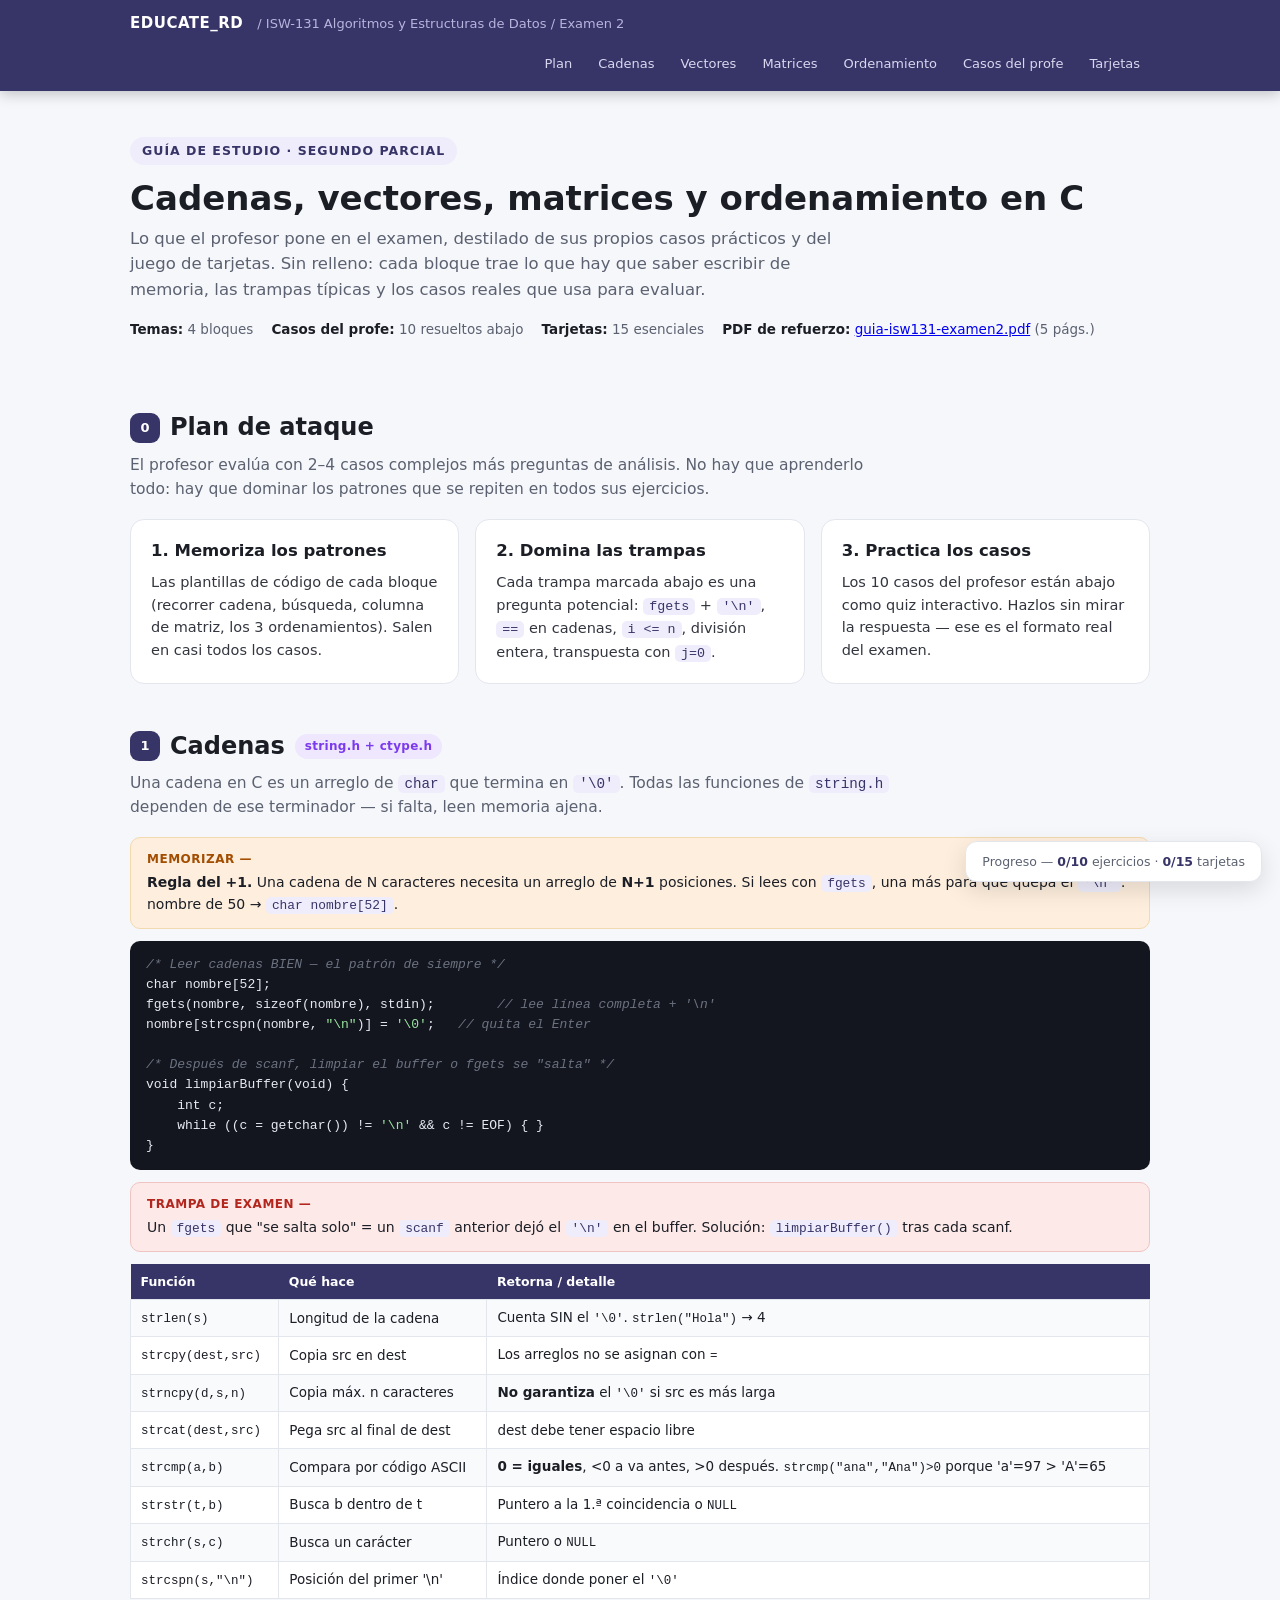
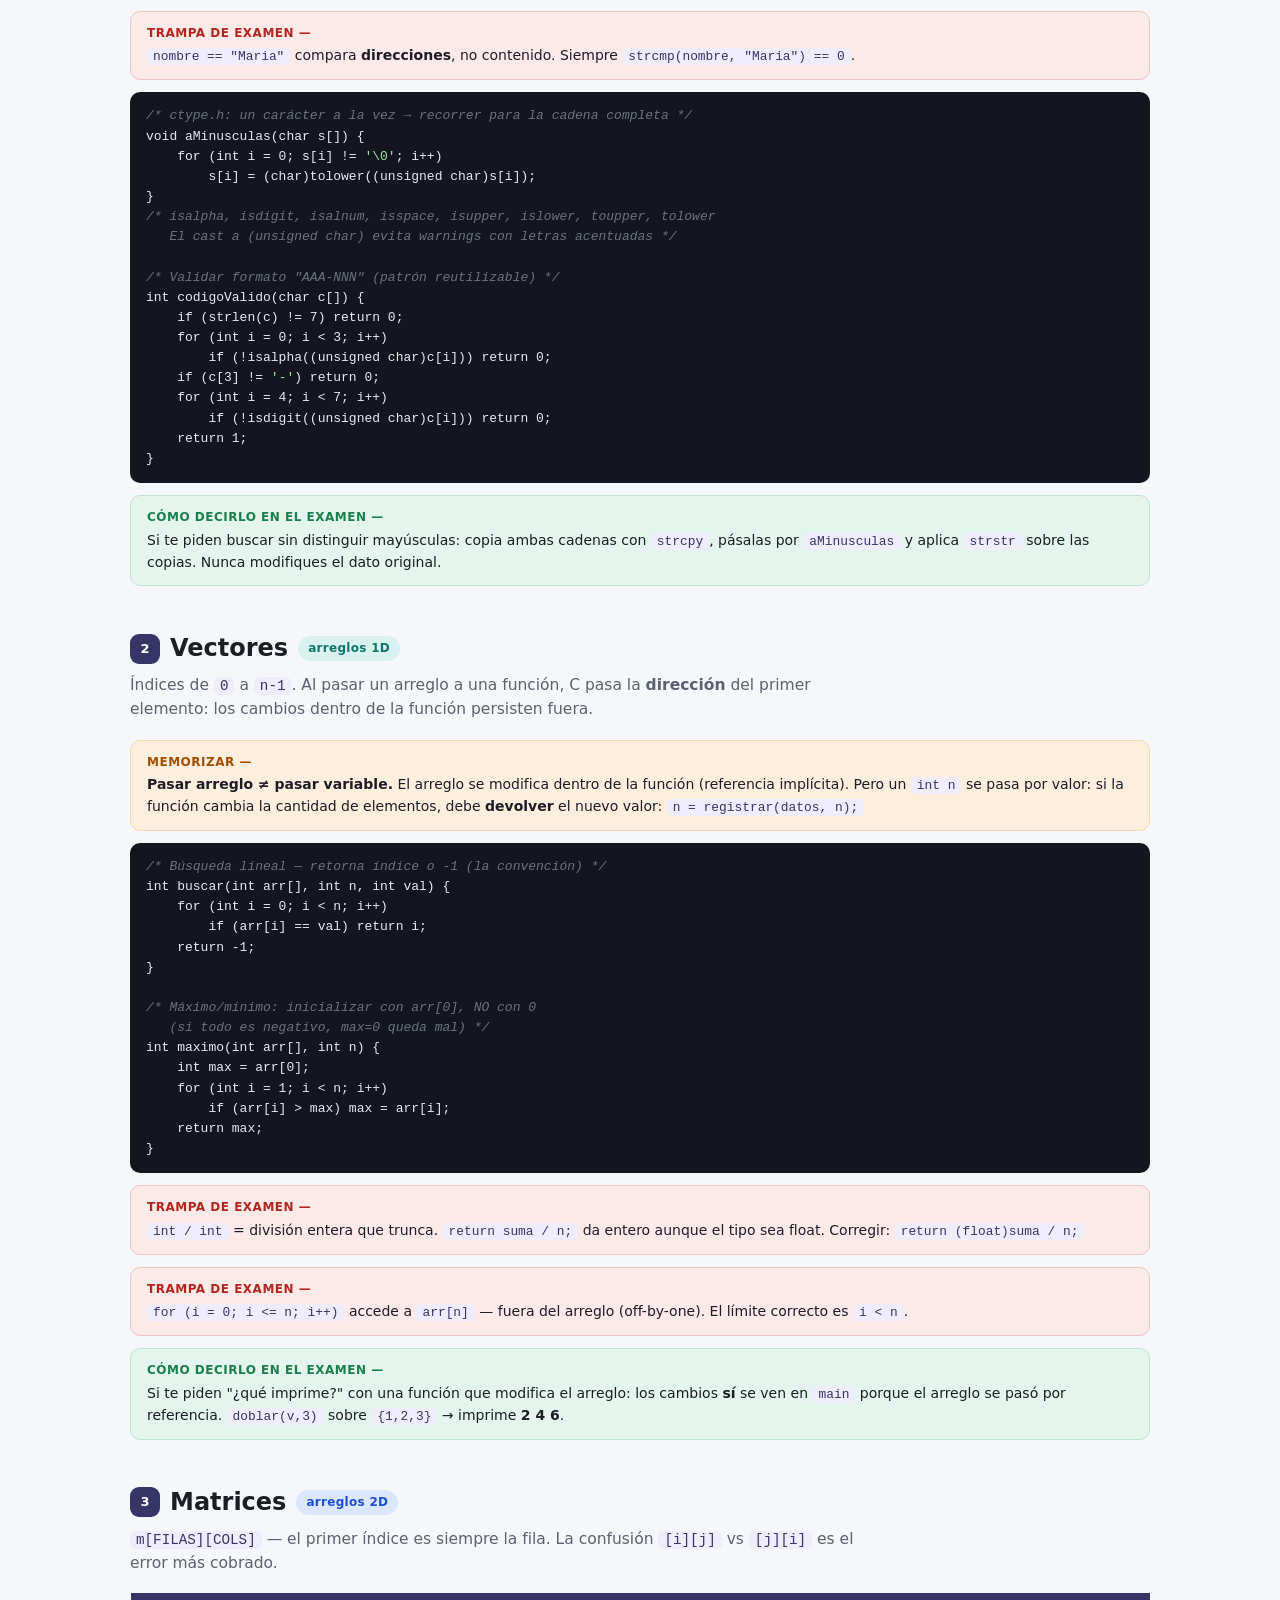
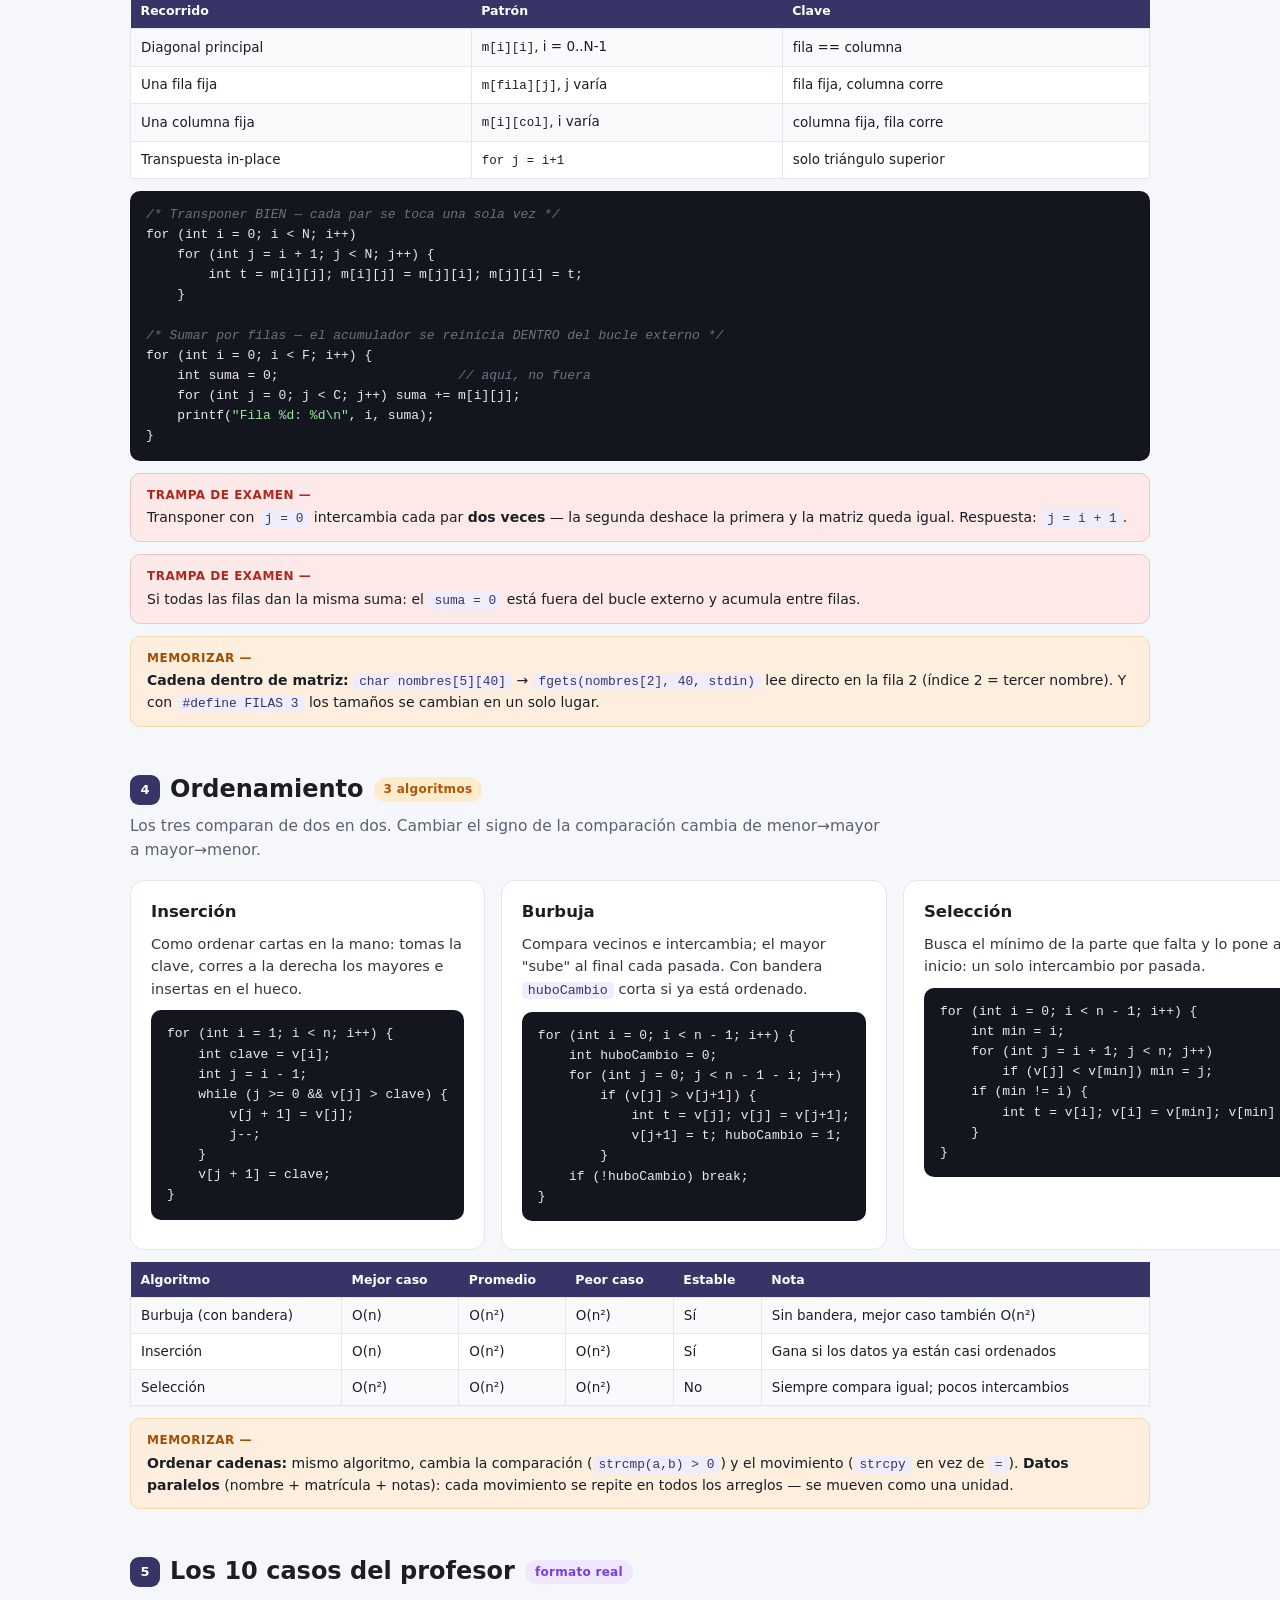
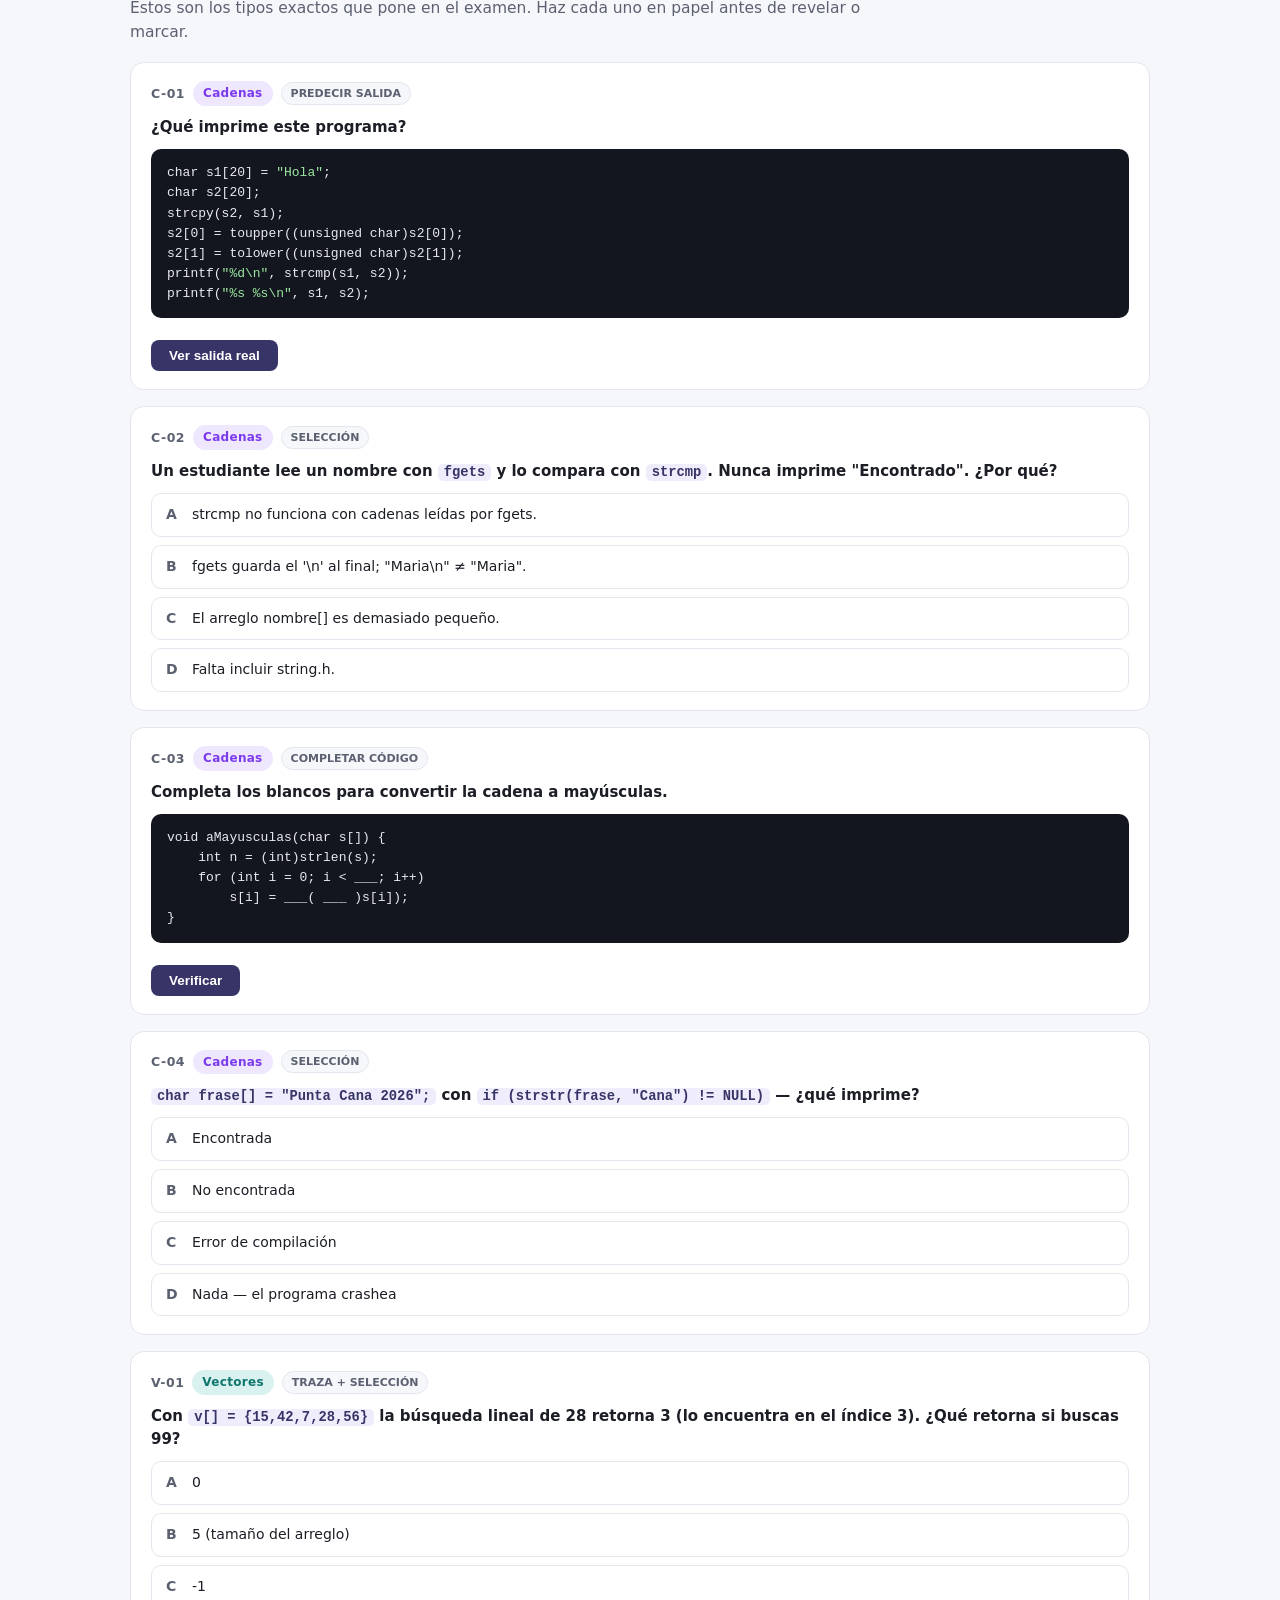
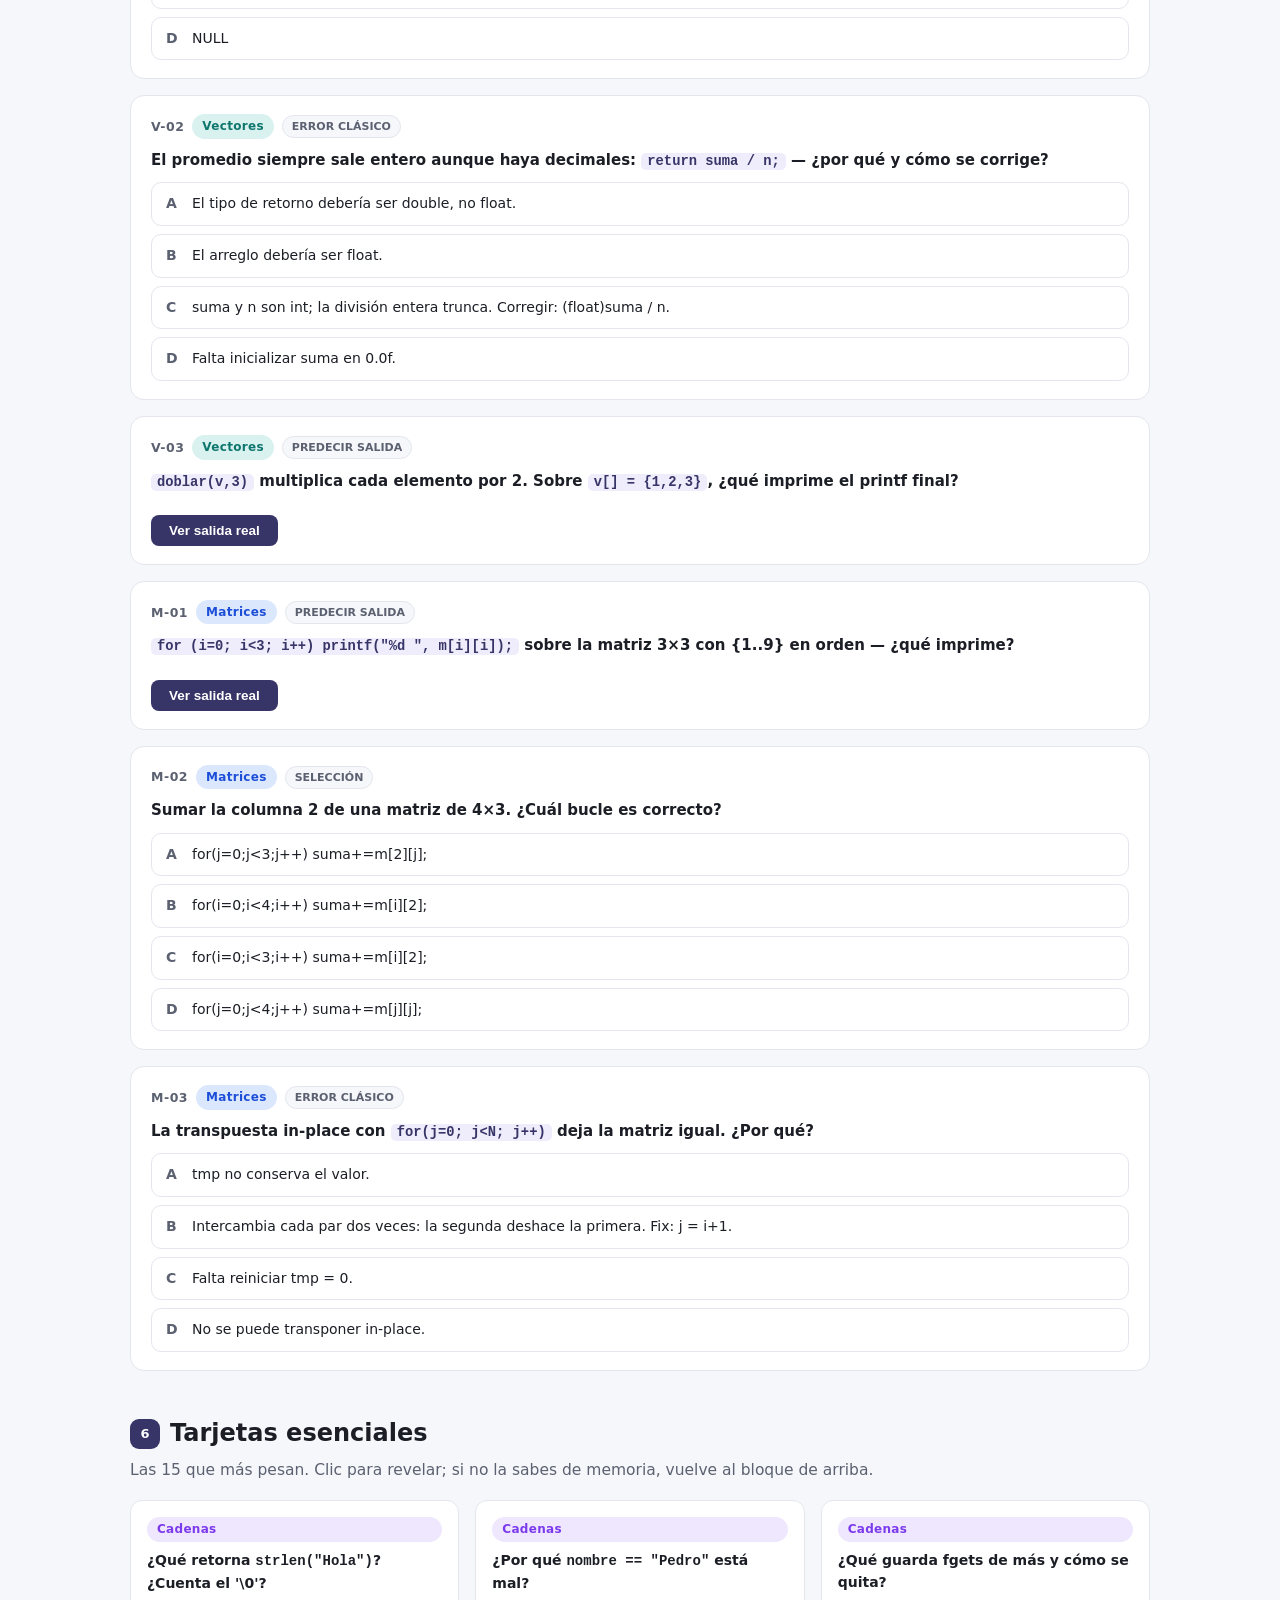
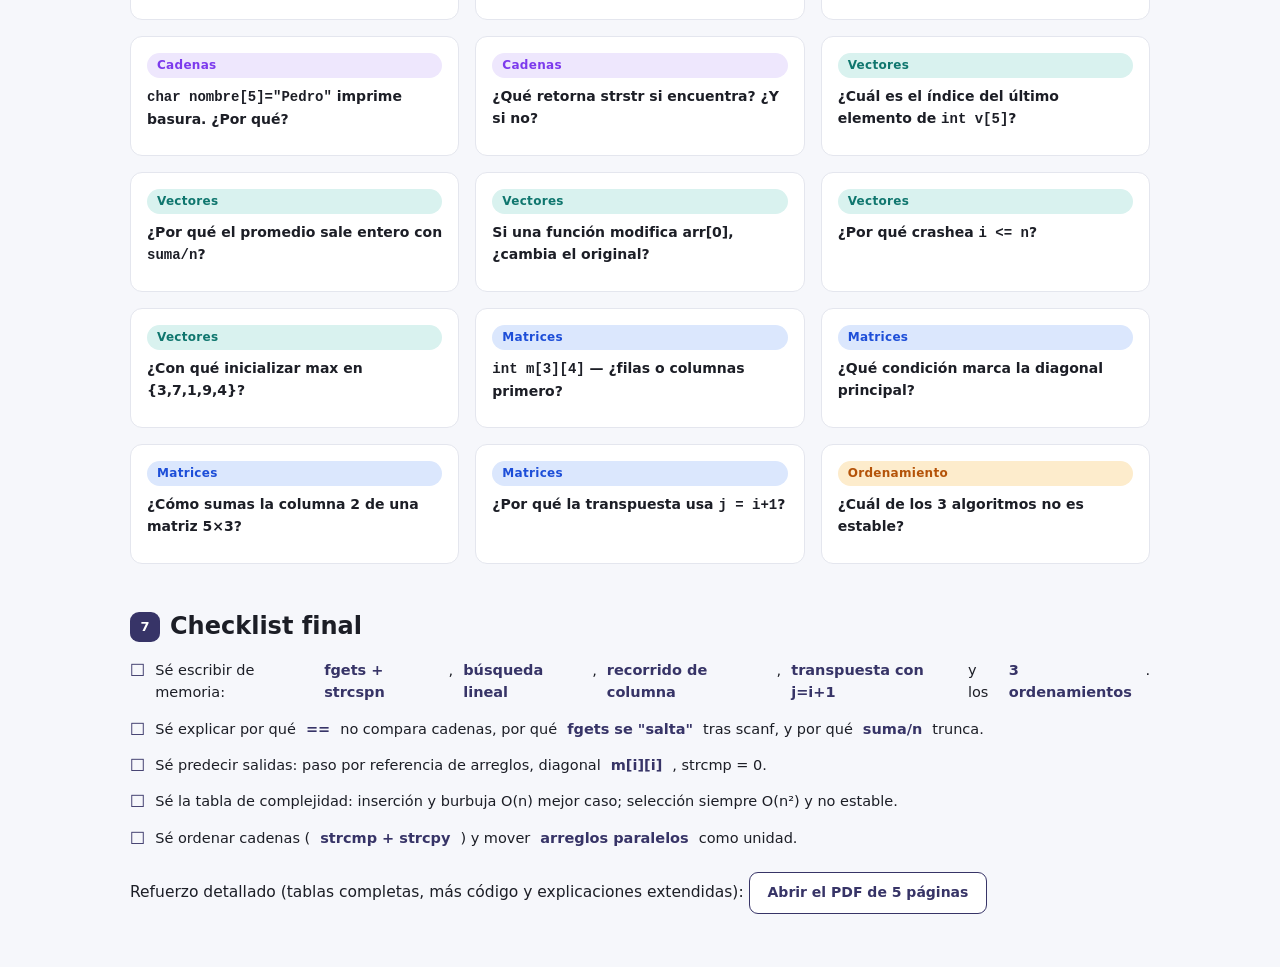
==== materias/isw-131-algoritmos/examen-2/index.html @ fe37bd56 "EDUCATE_RD: sistema de guias + ISW-131 examen 2" ====
<!DOCTYPE html>
<html lang="es">
<head>
<meta charset="UTF-8">
<meta name="viewport" content="width=device-width, initial-scale=1.0">
<title>ISW-131 · Examen 2 — Guía de estudio · EDUCATE_RD</title>
<link rel="stylesheet" href="../../../assets/css/educate.css">
</head>
<body>

<header class="topbar">
  <div class="wrap">
    <a class="logo" href="../../../index.html">EDUCATE_RD</a>
    <span class="crumb">/ ISW-131 Algoritmos y Estructuras de Datos / Examen 2</span>
    <nav>
      <a href="#plan">Plan</a>
      <a href="#cadenas">Cadenas</a>
      <a href="#vectores">Vectores</a>
      <a href="#matrices">Matrices</a>
      <a href="#ordenamiento">Ordenamiento</a>
      <a href="#casos">Casos del profe</a>
      <a href="#tarjetas">Tarjetas</a>
    </nav>
  </div>
</header>

<div class="wrap">

  <div class="hero">
    <span class="tag">Guía de estudio · Segundo parcial</span>
    <h1>Cadenas, vectores, matrices y ordenamiento en C</h1>
    <p class="sub">Lo que el profesor pone en el examen, destilado de sus propios
    casos prácticos y del juego de tarjetas. Sin relleno: cada bloque trae lo
    que hay que saber escribir de memoria, las trampas típicas y los casos
    reales que usa para evaluar.</p>
    <div class="meta">
      <span><b>Temas:</b> 4 bloques</span>
      <span><b>Casos del profe:</b> 10 resueltos abajo</span>
      <span><b>Tarjetas:</b> 15 esenciales</span>
      <span><b>PDF de refuerzo:</b> <a href="guia-isw131-examen2.pdf">guia-isw131-examen2.pdf</a> (5 págs.)</span>
    </div>
  </div>

  <!-- ============ PLAN ============ -->
  <section class="blk" id="plan">
    <h2><span class="num">0</span> Plan de ataque</h2>
    <p class="lede">El profesor evalúa con 2–4 casos complejos más preguntas de
    análisis. No hay que aprenderlo todo: hay que dominar los patrones que se
    repiten en todos sus ejercicios.</p>
    <div class="grid g3">
      <div class="card"><h3>1. Memoriza los patrones</h3>
      <p>Las plantillas de código de cada bloque (recorrer cadena, búsqueda,
      columna de matriz, los 3 ordenamientos). Salen en casi todos los casos.</p></div>
      <div class="card"><h3>2. Domina las trampas</h3>
      <p>Cada trampa marcada abajo es una pregunta potencial: <code class="inl">fgets</code> +
      <code class="inl">'\n'</code>, <code class="inl">==</code> en cadenas, <code class="inl">i &lt;= n</code>,
      división entera, transpuesta con <code class="inl">j=0</code>.</p></div>
      <div class="card"><h3>3. Practica los casos</h3>
      <p>Los 10 casos del profesor están abajo como quiz interactivo. Hazlos sin
      mirar la respuesta — ese es el formato real del examen.</p></div>
    </div>
  </section>

  <!-- ============ CADENAS ============ -->
  <section class="blk" id="cadenas">
    <h2><span class="num">1</span> Cadenas <span class="chip cad">string.h + ctype.h</span></h2>
    <p class="lede">Una cadena en C es un arreglo de <code class="inl">char</code> que termina en
    <code class="inl">'\0'</code>. Todas las funciones de <code class="inl">string.h</code> dependen
    de ese terminador — si falta, leen memoria ajena.</p>

    <div class="key"><b>Regla del +1.</b> Una cadena de N caracteres necesita
    un arreglo de <b>N+1</b> posiciones. Si lees con <code class="inl">fgets</code>,
    una más para que quepa el <code class="inl">'\n'</code>: nombre de 50 →
    <code class="inl">char nombre[52]</code>.</div>

    <pre class="code"><span class="cmt">/* Leer cadenas BIEN — el patrón de siempre */</span>
char nombre[52];
fgets(nombre, sizeof(nombre), stdin);        <span class="cmt">// lee línea completa + '\n'</span>
nombre[strcspn(nombre, <span class="str">"\n"</span>)] = <span class="str">'\0'</span>;   <span class="cmt">// quita el Enter</span>

<span class="cmt">/* Después de scanf, limpiar el buffer o fgets se "salta" */</span>
void limpiarBuffer(void) {
    int c;
    while ((c = getchar()) != <span class="str">'\n'</span> &amp;&amp; c != EOF) { }
}</pre>

    <div class="trap">Un <code class="inl">fgets</code> que "se salta solo" = un
    <code class="inl">scanf</code> anterior dejó el <code class="inl">'\n'</code> en el
    buffer. Solución: <code class="inl">limpiarBuffer()</code> tras cada scanf.</div>

    <table class="tbl">
      <tr><th>Función</th><th>Qué hace</th><th>Retorna / detalle</th></tr>
      <tr><td><code>strlen(s)</code></td><td>Longitud de la cadena</td><td>Cuenta SIN el <code>'\0'</code>. <code>strlen("Hola")</code> → 4</td></tr>
      <tr><td><code>strcpy(dest,src)</code></td><td>Copia src en dest</td><td>Los arreglos no se asignan con <code>=</code></td></tr>
      <tr><td><code>strncpy(d,s,n)</code></td><td>Copia máx. n caracteres</td><td><b>No garantiza</b> el <code>'\0'</code> si src es más larga</td></tr>
      <tr><td><code>strcat(dest,src)</code></td><td>Pega src al final de dest</td><td>dest debe tener espacio libre</td></tr>
      <tr><td><code>strcmp(a,b)</code></td><td>Compara por código ASCII</td><td><b>0 = iguales</b>, &lt;0 a va antes, &gt;0 después. <code>strcmp("ana","Ana")&gt;0</code> porque 'a'=97 &gt; 'A'=65</td></tr>
      <tr><td><code>strstr(t,b)</code></td><td>Busca b dentro de t</td><td>Puntero a la 1.ª coincidencia o <code>NULL</code></td></tr>
      <tr><td><code>strchr(s,c)</code></td><td>Busca un carácter</td><td>Puntero o <code>NULL</code></td></tr>
      <tr><td><code>strcspn(s,"\n")</code></td><td>Posición del primer '\n'</td><td>Índice donde poner el <code>'\0'</code></td></tr>
    </table>

    <div class="trap"><code class="inl">nombre == "Maria"</code> compara
    <b>direcciones</b>, no contenido. Siempre
    <code class="inl">strcmp(nombre, "Maria") == 0</code>.</div>

    <pre class="code"><span class="cmt">/* ctype.h: un carácter a la vez → recorrer para la cadena completa */</span>
void aMinusculas(char s[]) {
    for (int i = 0; s[i] != <span class="str">'\0'</span>; i++)
        s[i] = (char)tolower((unsigned char)s[i]);
}
<span class="cmt">/* isalpha, isdigit, isalnum, isspace, isupper, islower, toupper, tolower
   El cast a (unsigned char) evita warnings con letras acentuadas */</span>

<span class="cmt">/* Validar formato "AAA-NNN" (patrón reutilizable) */</span>
int codigoValido(char c[]) {
    if (strlen(c) != 7) return 0;
    for (int i = 0; i &lt; 3; i++)
        if (!isalpha((unsigned char)c[i])) return 0;
    if (c[3] != <span class="str">'-'</span>) return 0;
    for (int i = 4; i &lt; 7; i++)
        if (!isdigit((unsigned char)c[i])) return 0;
    return 1;
}</pre>

    <div class="tip">Si te piden buscar sin distinguir mayúsculas: copia ambas
    cadenas con <code class="inl">strcpy</code>, pásalas por
    <code class="inl">aMinusculas</code> y aplica <code class="inl">strstr</code>
    sobre las copias. Nunca modifiques el dato original.</div>
  </section>

  <!-- ============ VECTORES ============ -->
  <section class="blk" id="vectores">
    <h2><span class="num">2</span> Vectores <span class="chip vec">arreglos 1D</span></h2>
    <p class="lede">Índices de <code class="inl">0</code> a <code class="inl">n-1</code>.
    Al pasar un arreglo a una función, C pasa la <b>dirección</b> del primer
    elemento: los cambios dentro de la función persisten fuera.</p>

    <div class="key"><b>Pasar arreglo ≠ pasar variable.</b> El arreglo se
    modifica dentro de la función (referencia implícita). Pero un
    <code class="inl">int n</code> se pasa por valor: si la función cambia la
    cantidad de elementos, debe <b>devolver</b> el nuevo valor:
    <code class="inl">n = registrar(datos, n);</code></div>

    <pre class="code"><span class="cmt">/* Búsqueda lineal — retorna índice o -1 (la convención) */</span>
int buscar(int arr[], int n, int val) {
    for (int i = 0; i &lt; n; i++)
        if (arr[i] == val) return i;
    return -1;
}

<span class="cmt">/* Máximo/mínimo: inicializar con arr[0], NO con 0
   (si todo es negativo, max=0 queda mal) */</span>
int maximo(int arr[], int n) {
    int max = arr[0];
    for (int i = 1; i &lt; n; i++)
        if (arr[i] &gt; max) max = arr[i];
    return max;
}</pre>

    <div class="trap"><code class="inl">int / int</code> = división entera que
    trunca. <code class="inl">return suma / n;</code> da entero aunque el tipo
    sea float. Corregir: <code class="inl">return (float)suma / n;</code></div>

    <div class="trap"><code class="inl">for (i = 0; i &lt;= n; i++)</code> accede a
    <code class="inl">arr[n]</code> — fuera del arreglo (off-by-one). El límite
    correcto es <code class="inl">i &lt; n</code>.</div>

    <div class="tip">Si te piden "¿qué imprime?" con una función que modifica el
    arreglo: los cambios <b>sí</b> se ven en <code class="inl">main</code> porque
    el arreglo se pasó por referencia. <code class="inl">doblar(v,3)</code> sobre
    <code class="inl">{1,2,3}</code> → imprime <b>2 4 6</b>.</div>
  </section>

  <!-- ============ MATRICES ============ -->
  <section class="blk" id="matrices">
    <h2><span class="num">3</span> Matrices <span class="chip mat">arreglos 2D</span></h2>
    <p class="lede"><code class="inl">m[FILAS][COLS]</code> — el primer índice es
    siempre la fila. La confusión <code class="inl">[i][j]</code> vs
    <code class="inl">[j][i]</code> es el error más cobrado.</p>

    <table class="tbl">
      <tr><th>Recorrido</th><th>Patrón</th><th>Clave</th></tr>
      <tr><td>Diagonal principal</td><td><code>m[i][i]</code>, i = 0..N-1</td><td>fila == columna</td></tr>
      <tr><td>Una fila fija</td><td><code>m[fila][j]</code>, j varía</td><td>fila fija, columna corre</td></tr>
      <tr><td>Una columna fija</td><td><code>m[i][col]</code>, i varía</td><td>columna fija, fila corre</td></tr>
      <tr><td>Transpuesta in-place</td><td><code>for j = i+1</code></td><td>solo triángulo superior</td></tr>
    </table>

    <pre class="code"><span class="cmt">/* Transponer BIEN — cada par se toca una sola vez */</span>
for (int i = 0; i &lt; N; i++)
    for (int j = i + 1; j &lt; N; j++) {
        int t = m[i][j]; m[i][j] = m[j][i]; m[j][i] = t;
    }

<span class="cmt">/* Sumar por filas — el acumulador se reinicia DENTRO del bucle externo */</span>
for (int i = 0; i &lt; F; i++) {
    int suma = 0;                       <span class="cmt">// aquí, no fuera</span>
    for (int j = 0; j &lt; C; j++) suma += m[i][j];
    printf(<span class="str">"Fila %d: %d\n"</span>, i, suma);
}</pre>

    <div class="trap">Transponer con <code class="inl">j = 0</code> intercambia
    cada par <b>dos veces</b> — la segunda deshace la primera y la matriz queda
    igual. Respuesta: <code class="inl">j = i + 1</code>.</div>

    <div class="trap">Si todas las filas dan la misma suma: el
    <code class="inl">suma = 0</code> está fuera del bucle externo y acumula
    entre filas.</div>

    <div class="key"><b>Cadena dentro de matriz:</b>
    <code class="inl">char nombres[5][40]</code> →
    <code class="inl">fgets(nombres[2], 40, stdin)</code> lee directo en la fila 2
    (índice 2 = tercer nombre). Y con <code class="inl">#define FILAS 3</code>
    los tamaños se cambian en un solo lugar.</div>
  </section>

  <!-- ============ ORDENAMIENTO ============ -->
  <section class="blk" id="ordenamiento">
    <h2><span class="num">4</span> Ordenamiento <span class="chip ord">3 algoritmos</span></h2>
    <p class="lede">Los tres comparan de dos en dos. Cambiar el signo de la
    comparación cambia de menor→mayor a mayor→menor.</p>

    <div class="grid g3">
      <div class="card">
        <h3>Inserción</h3>
        <p>Como ordenar cartas en la mano: tomas la clave, corres a la derecha
        los mayores e insertas en el hueco.</p>
        <pre class="code">for (int i = 1; i &lt; n; i++) {
    int clave = v[i];
    int j = i - 1;
    while (j &gt;= 0 &amp;&amp; v[j] &gt; clave) {
        v[j + 1] = v[j];
        j--;
    }
    v[j + 1] = clave;
}</pre>
      </div>
      <div class="card">
        <h3>Burbuja</h3>
        <p>Compara vecinos e intercambia; el mayor "sube" al final cada pasada.
        Con bandera <code class="inl">huboCambio</code> corta si ya está ordenado.</p>
        <pre class="code">for (int i = 0; i &lt; n - 1; i++) {
    int huboCambio = 0;
    for (int j = 0; j &lt; n - 1 - i; j++)
        if (v[j] &gt; v[j+1]) {
            int t = v[j]; v[j] = v[j+1];
            v[j+1] = t; huboCambio = 1;
        }
    if (!huboCambio) break;
}</pre>
      </div>
      <div class="card">
        <h3>Selección</h3>
        <p>Busca el mínimo de la parte que falta y lo pone al inicio: un solo
        intercambio por pasada.</p>
        <pre class="code">for (int i = 0; i &lt; n - 1; i++) {
    int min = i;
    for (int j = i + 1; j &lt; n; j++)
        if (v[j] &lt; v[min]) min = j;
    if (min != i) {
        int t = v[i]; v[i] = v[min]; v[min] = t;
    }
}</pre>
      </div>
    </div>

    <table class="tbl">
      <tr><th>Algoritmo</th><th>Mejor caso</th><th>Promedio</th><th>Peor caso</th><th>Estable</th><th>Nota</th></tr>
      <tr><td>Burbuja (con bandera)</td><td>O(n)</td><td>O(n²)</td><td>O(n²)</td><td>Sí</td><td>Sin bandera, mejor caso también O(n²)</td></tr>
      <tr><td>Inserción</td><td>O(n)</td><td>O(n²)</td><td>O(n²)</td><td>Sí</td><td>Gana si los datos ya están casi ordenados</td></tr>
      <tr><td>Selección</td><td>O(n²)</td><td>O(n²)</td><td>O(n²)</td><td>No</td><td>Siempre compara igual; pocos intercambios</td></tr>
    </table>

    <div class="key"><b>Ordenar cadenas:</b> mismo algoritmo, cambia la
    comparación (<code class="inl">strcmp(a,b) &gt; 0</code>) y el movimiento
    (<code class="inl">strcpy</code> en vez de <code class="inl">=</code>).
    <b>Datos paralelos</b> (nombre + matrícula + notas): cada movimiento se
    repite en todos los arreglos — se mueven como una unidad.</div>
  </section>

  <!-- ============ CASOS DEL PROFE ============ -->
  <section class="blk" id="casos">
    <h2><span class="num">5</span> Los 10 casos del profesor <span class="chip cad">formato real</span></h2>
    <p class="lede">Estos son los tipos exactos que pone en el examen. Haz cada
    uno en papel antes de revelar o marcar.</p>

    <div class="quiz"><div class="qhead"><span class="qid">C-01</span><span class="chip cad">Cadenas</span><span class="qtype">Predecir salida</span></div>
      <div class="qtxt">¿Qué imprime este programa?</div>
      <pre class="code">char s1[20] = <span class="str">"Hola"</span>;
char s2[20];
strcpy(s2, s1);
s2[0] = toupper((unsigned char)s2[0]);
s2[1] = tolower((unsigned char)s2[1]);
printf(<span class="str">"%d\n"</span>, strcmp(s1, s2));
printf(<span class="str">"%s %s\n"</span>, s1, s2);</pre>
      <button class="reveal">Ver salida real</button>
      <div class="sol"><pre class="code">0
Hola Hola</pre>
      <p><code class="inl">toupper('H')</code> sigue 'H' y
      <code class="inl">tolower('o')</code> sigue 'o' — no cambian nada.
      <code class="inl">strcmp</code> las encuentra idénticas → 0.</p></div>
    </div>

    <div class="quiz"><div class="qhead"><span class="qid">C-02</span><span class="chip cad">Cadenas</span><span class="qtype">Selección</span></div>
      <div class="qtxt">Un estudiante lee un nombre con <code class="inl">fgets</code>
      y lo compara con <code class="inl">strcmp</code>. Nunca imprime "Encontrado".
      ¿Por qué?</div>
      <div class="opts">
        <div class="opt"><span class="l">A</span>strcmp no funciona con cadenas leídas por fgets.</div>
        <div class="opt" data-ok="1"><span class="l">B</span>fgets guarda el '\n' al final; "Maria\n" ≠ "Maria".</div>
        <div class="opt"><span class="l">C</span>El arreglo nombre[] es demasiado pequeño.</div>
        <div class="opt"><span class="l">D</span>Falta incluir string.h.</div>
      </div>
      <div class="why">fgets incluye el Enter en la cadena. Fix:
      <code class="inl">nombre[strcspn(nombre,"\n")] = '\0';</code></div>
    </div>

    <div class="quiz"><div class="qhead"><span class="qid">C-03</span><span class="chip cad">Cadenas</span><span class="qtype">Completar código</span></div>
      <div class="qtxt">Completa los blancos para convertir la cadena a mayúsculas.</div>
      <pre class="code">void aMayusculas(char s[]) {
    int n = (int)strlen(s);
    for (int i = 0; i &lt; ___; i++)
        s[i] = ___( ___ )s[i]);
}</pre>
      <button class="reveal">Verificar</button>
      <div class="sol"><pre class="code">for (int i = 0; i &lt; n; i++)
    s[i] = toupper((unsigned char)s[i]);</pre></div>
    </div>

    <div class="quiz"><div class="qhead"><span class="qid">C-04</span><span class="chip cad">Cadenas</span><span class="qtype">Selección</span></div>
      <div class="qtxt"><code class="inl">char frase[] = "Punta Cana 2026";</code>
      con <code class="inl">if (strstr(frase, "Cana") != NULL)</code> — ¿qué imprime?</div>
      <div class="opts">
        <div class="opt" data-ok="1"><span class="l">A</span>Encontrada</div>
        <div class="opt"><span class="l">B</span>No encontrada</div>
        <div class="opt"><span class="l">C</span>Error de compilación</div>
        <div class="opt"><span class="l">D</span>Nada — el programa crashea</div>
      </div>
      <div class="why">strstr retorna puntero distinto de NULL porque "Cana"
      sí está dentro de la frase.</div>
    </div>

    <div class="quiz"><div class="qhead"><span class="qid">V-01</span><span class="chip vec">Vectores</span><span class="qtype">Traza + selección</span></div>
      <div class="qtxt">Con <code class="inl">v[] = {15,42,7,28,56}</code> la
      búsqueda lineal de 28 retorna <b>3</b> (lo encuentra en el índice 3).
      ¿Qué retorna si buscas 99?</div>
      <div class="opts">
        <div class="opt"><span class="l">A</span>0</div>
        <div class="opt"><span class="l">B</span>5 (tamaño del arreglo)</div>
        <div class="opt" data-ok="1"><span class="l">C</span>-1</div>
        <div class="opt"><span class="l">D</span>NULL</div>
      </div>
      <div class="why">Convención estándar: -1 = índice imposible = "no existe".</div>
    </div>

    <div class="quiz"><div class="qhead"><span class="qid">V-02</span><span class="chip vec">Vectores</span><span class="qtype">Error clásico</span></div>
      <div class="qtxt">El promedio siempre sale entero aunque haya decimales:
      <code class="inl">return suma / n;</code> — ¿por qué y cómo se corrige?</div>
      <div class="opts">
        <div class="opt"><span class="l">A</span>El tipo de retorno debería ser double, no float.</div>
        <div class="opt"><span class="l">B</span>El arreglo debería ser float.</div>
        <div class="opt" data-ok="1"><span class="l">C</span>suma y n son int; la división entera trunca. Corregir: (float)suma / n.</div>
        <div class="opt"><span class="l">D</span>Falta inicializar suma en 0.0f.</div>
      </div>
      <div class="why">En C, int/int trunca antes de asignar. El cast promueve
      la división a punto flotante.</div>
    </div>

    <div class="quiz"><div class="qhead"><span class="qid">V-03</span><span class="chip vec">Vectores</span><span class="qtype">Predecir salida</span></div>
      <div class="qtxt"><code class="inl">doblar(v,3)</code> multiplica cada
      elemento por 2. Sobre <code class="inl">v[] = {1,2,3}</code>, ¿qué imprime
      el printf final?</div>
      <button class="reveal">Ver salida real</button>
      <div class="sol"><pre class="code">2 4 6</pre>
      <p>Los arreglos se pasan por referencia implícita: la función trabaja
      sobre el arreglo original y el cambio persiste en main.</p></div>
    </div>

    <div class="quiz"><div class="qhead"><span class="qid">M-01</span><span class="chip mat">Matrices</span><span class="qtype">Predecir salida</span></div>
      <div class="qtxt"><code class="inl">for (i=0; i&lt;3; i++) printf("%d ", m[i][i]);</code>
      sobre la matriz 3×3 con {1..9} en orden — ¿qué imprime?</div>
      <button class="reveal">Ver salida real</button>
      <div class="sol"><pre class="code">1 5 9</pre>
      <p>La diagonal principal es donde fila == columna: m[0][0]=1, m[1][1]=5,
      m[2][2]=9.</p></div>
    </div>

    <div class="quiz"><div class="qhead"><span class="qid">M-02</span><span class="chip mat">Matrices</span><span class="qtype">Selección</span></div>
      <div class="qtxt">Sumar la columna 2 de una matriz de 4×3. ¿Cuál bucle es
      correcto?</div>
      <div class="opts">
        <div class="opt"><span class="l">A</span>for(j=0;j&lt;3;j++) suma+=m[2][j];</div>
        <div class="opt" data-ok="1"><span class="l">B</span>for(i=0;i&lt;4;i++) suma+=m[i][2];</div>
        <div class="opt"><span class="l">C</span>for(i=0;i&lt;3;i++) suma+=m[i][2];</div>
        <div class="opt"><span class="l">D</span>for(j=0;j&lt;4;j++) suma+=m[j][j];</div>
      </div>
      <div class="why">Columna fija = índice 2 fijo, recorres las 4 filas con i.
      La A suma una fila; la C deja fuera una fila; la D recorre la diagonal.</div>
    </div>

    <div class="quiz"><div class="qhead"><span class="qid">M-03</span><span class="chip mat">Matrices</span><span class="qtype">Error clásico</span></div>
      <div class="qtxt">La transpuesta in-place con
      <code class="inl">for(j=0; j&lt;N; j++)</code> deja la matriz igual.
      ¿Por qué?</div>
      <div class="opts">
        <div class="opt"><span class="l">A</span>tmp no conserva el valor.</div>
        <div class="opt" data-ok="1"><span class="l">B</span>Intercambia cada par dos veces: la segunda deshace la primera. Fix: j = i+1.</div>
        <div class="opt"><span class="l">C</span>Falta reiniciar tmp = 0.</div>
        <div class="opt"><span class="l">D</span>No se puede transponer in-place.</div>
      </div>
      <div class="why">Con j=0, el par (i,j) se intercambia y luego (j,i) lo
      devuelve. Con j=i+1 cada par se procesa una sola vez (triángulo superior).</div>
    </div>
  </section>

  <!-- ============ TARJETAS ============ -->
  <section class="blk" id="tarjetas">
    <h2><span class="num">6</span> Tarjetas esenciales</h2>
    <p class="lede">Las 15 que más pesan. Clic para revelar; si no la sabes de
    memoria, vuelve al bloque de arriba.</p>
    <div class="grid g3">
      <div class="fc"><span class="chip cad">Cadenas</span><div class="front">¿Qué retorna <code>strlen("Hola")</code>? ¿Cuenta el '\0'?</div><div class="back">Retorna 4. Cuenta los caracteres <b>sin</b> el terminador '\0'.</div></div>
      <div class="fc"><span class="chip cad">Cadenas</span><div class="front">¿Por qué <code>nombre == "Pedro"</code> está mal?</div><div class="back">Compara direcciones de memoria, no contenido. Correcto: <code>strcmp(nombre,"Pedro")==0</code>.</div></div>
      <div class="fc"><span class="chip cad">Cadenas</span><div class="front">¿Qué guarda fgets de más y cómo se quita?</div><div class="back">Guarda el '\n' del Enter. Se quita con <code>s[strcspn(s,"\n")]='\0';</code></div></div>
      <div class="fc"><span class="chip cad">Cadenas</span><div class="front"><code>char nombre[5]="Pedro"</code> imprime basura. ¿Por qué?</div><div class="back">"Pedro" = 5 letras + '\0' = necesita 6 celdas. Regla del +1: <code>char nombre[6]</code>.</div></div>
      <div class="fc"><span class="chip cad">Cadenas</span><div class="front">¿Qué retorna strstr si encuentra? ¿Y si no?</div><div class="back">Puntero a la primera ocurrencia / NULL. Por eso se compara con <code>!= NULL</code>.</div></div>
      <div class="fc"><span class="chip vec">Vectores</span><div class="front">¿Cuál es el índice del último elemento de <code>int v[5]</code>?</div><div class="back"><code>v[4]</code> — siempre N-1. <code>v[5]</code> es fuera del arreglo.</div></div>
      <div class="fc"><span class="chip vec">Vectores</span><div class="front">¿Por qué el promedio sale entero con <code>suma/n</code>?</div><div class="back">int/int = división entera. Fix: <code>(float)suma / n</code>.</div></div>
      <div class="fc"><span class="chip vec">Vectores</span><div class="front">Si una función modifica arr[0], ¿cambia el original?</div><div class="back">Sí — arreglos se pasan por referencia implícita (dirección del primer elemento).</div></div>
      <div class="fc"><span class="chip vec">Vectores</span><div class="front">¿Por qué crashea <code>i &lt;= n</code>?</div><div class="back">Cuando i==n accede a arr[n], fuera del arreglo. Off-by-one: usar <code>i &lt; n</code>.</div></div>
      <div class="fc"><span class="chip vec">Vectores</span><div class="front">¿Con qué inicializar max en {3,7,1,9,4}?</div><div class="back"><code>max = arr[0]</code>. Con 0 falla si todos son negativos.</div></div>
      <div class="fc"><span class="chip mat">Matrices</span><div class="front"><code>int m[3][4]</code> — ¿filas o columnas primero?</div><div class="back">3 filas × 4 columnas. Acceso: <code>m[fila][columna]</code>.</div></div>
      <div class="fc"><span class="chip mat">Matrices</span><div class="front">¿Qué condición marca la diagonal principal?</div><div class="back"><code>i == j</code> — se recorre con <code>m[i][i]</code>.</div></div>
      <div class="fc"><span class="chip mat">Matrices</span><div class="front">¿Cómo sumas la columna 2 de una matriz 5×3?</div><div class="back">Columna fija en 2, varía la fila: <code>for(i=0;i&lt;5;i++) suma+=m[i][2];</code></div></div>
      <div class="fc"><span class="chip mat">Matrices</span><div class="front">¿Por qué la transpuesta usa <code>j = i+1</code>?</div><div class="back">Con j=0 cada par se intercambia dos veces y queda igual. j=i+1 = solo triángulo superior.</div></div>
      <div class="fc"><span class="chip ord">Ordenamiento</span><div class="front">¿Cuál de los 3 algoritmos no es estable?</div><div class="back">Selección — siempre O(n²) incluso ya ordenado. Burbuja (con bandera) e inserción son estables y O(n) en mejor caso.</div></div>
    </div>
  </section>

  <!-- ============ CHECKLIST ============ -->
  <section class="blk">
    <h2><span class="num">7</span> Checklist final</h2>
    <ul class="check">
      <li>Sé escribir de memoria: <b>fgets + strcspn</b>, <b>búsqueda lineal</b>, <b>recorrido de columna</b>, <b>transpuesta con j=i+1</b> y los <b>3 ordenamientos</b>.</li>
      <li>Sé explicar por qué <b>==</b> no compara cadenas, por qué <b>fgets se "salta"</b> tras scanf, y por qué <b>suma/n</b> trunca.</li>
      <li>Sé predecir salidas: paso por referencia de arreglos, diagonal <b>m[i][i]</b>, strcmp = 0.</li>
      <li>Sé la tabla de complejidad: inserción y burbuja O(n) mejor caso; selección siempre O(n²) y no estable.</li>
      <li>Sé ordenar cadenas (<b>strcmp + strcpy</b>) y mover <b>arreglos paralelos</b> como unidad.</li>
    </ul>
    <p style="margin-top:16px">Refuerzo detallado (tablas completas, más código
    y explicaciones extendidas):
    <a class="btn ghost" href="guia-isw131-examen2.pdf">Abrir el PDF de 5 páginas</a></p>
  </section>

</div>

<div class="prog">Progreso — <span></span></div>
<script src="../../../assets/js/educate.js"></script>
</body>
</html>
---- assets/css/educate.css ----
/* ============================================================
   EDUCATE_RD — sistema visual compartido
   Una sola hoja para todas las guías. Variables + componentes.
   ============================================================ */
:root {
  --bg: #f6f7fb;
  --card: #ffffff;
  --ink: #1c1e26;
  --muted: #5b6170;
  --line: #e4e6ee;
  --brand: #373467;
  --brand-l: #efedfb;
  --ok: #1a7f4b;
  --ok-l: #e3f5ec;
  --warn: #a34d00;
  --warn-l: #fdeedd;
  --bad: #b3261e;
  --bad-l: #fce9e8;
  --code-bg: #14161f;
  --code-ink: #e8eaf2;
  --code-kw: #7ab8ff;
  --code-str: #9ae6a0;
  --code-cmt: #6b7280;
  --teal: #0f766e; --teal-l: #d9f2ef;
  --blue: #1d4ed8; --blue-l: #dbe7fd;
  --purple: #7c3aed; --purple-l: #eee7fd;
  --amber: #b45309; --amber-l: #fdeccc;
}
* { box-sizing: border-box; margin: 0; padding: 0; }
html { scroll-behavior: smooth; }
body {
  font-family: "Segoe UI", system-ui, -apple-system, sans-serif;
  background: var(--bg); color: var(--ink);
  line-height: 1.55; font-size: 15.5px;
}
code, kbd, pre, .mono {
  font-family: "Cascadia Code", "JetBrains Mono", Consolas, monospace;
}
.wrap { max-width: 1060px; margin: 0 auto; padding: 0 20px 80px; }

/* ---------- topbar ---------- */
.topbar {
  position: sticky; top: 0; z-index: 50;
  background: var(--brand); color: #fff;
  padding: 12px 0; box-shadow: 0 2px 14px rgba(0,0,0,.25);
}
.topbar .wrap { padding-bottom: 0; display: flex; align-items: center; gap: 14px; flex-wrap: wrap; }
.topbar .logo { font-weight: 700; letter-spacing: .5px; font-size: 15px; text-decoration: none; color: #fff; }
.topbar .crumb { color: #b7b4dd; font-size: 13px; }
.topbar nav { margin-left: auto; display: flex; gap: 6px; flex-wrap: wrap; }
.topbar nav a {
  color: #d9d7f0; text-decoration: none; font-size: 13px;
  padding: 5px 10px; border-radius: 7px; transition: .15s;
}
.topbar nav a:hover, .topbar nav a.on { background: rgba(255,255,255,.14); color: #fff; }

/* ---------- hero ---------- */
.hero { padding: 46px 0 26px; }
.hero .tag {
  display: inline-block; background: var(--brand-l); color: var(--brand);
  font-size: 12.5px; font-weight: 700; letter-spacing: 1px;
  padding: 4px 12px; border-radius: 999px; text-transform: uppercase;
}
.hero h1 { font-size: 34px; margin: 14px 0 8px; line-height: 1.15; }
.hero p.sub { color: var(--muted); font-size: 16.5px; max-width: 720px; }
.hero .meta { display: flex; gap: 18px; margin-top: 16px; flex-wrap: wrap; color: var(--muted); font-size: 13.5px; }
.hero .meta b { color: var(--ink); }

/* ---------- grid / cards ---------- */
.grid { display: grid; gap: 16px; }
.g2 { grid-template-columns: repeat(2, 1fr); }
.g3 { grid-template-columns: repeat(3, 1fr); }
@media (max-width: 860px) { .g2, .g3 { grid-template-columns: 1fr; } }

.card {
  background: var(--card); border: 1px solid var(--line);
  border-radius: 14px; padding: 18px 20px;
}
.card h3 { font-size: 16.5px; margin-bottom: 8px; }
.card p, .card li { font-size: 14.5px; color: #33363f; }

/* ---------- secciones ---------- */
section.blk { margin-top: 44px; }
section.blk > h2 {
  font-size: 24px; margin-bottom: 6px;
  display: flex; align-items: center; gap: 10px;
}
section.blk > h2 .num {
  background: var(--brand); color: #fff; font-size: 13px;
  min-width: 30px; height: 30px; border-radius: 9px;
  display: inline-flex; align-items: center; justify-content: center;
}
section.blk > .lede { color: var(--muted); margin-bottom: 18px; max-width: 760px; }

/* ---------- chips de tema ---------- */
.chip {
  display: inline-block; font-size: 12px; font-weight: 700;
  padding: 3px 10px; border-radius: 999px; letter-spacing: .3px;
}
.chip.cad { background: var(--purple-l); color: var(--purple); }
.chip.vec { background: var(--teal-l); color: var(--teal); }
.chip.mat { background: var(--blue-l); color: var(--blue); }
.chip.ord { background: var(--amber-l); color: var(--amber); }

/* ---------- bloques de código ---------- */
pre.code {
  background: var(--code-bg); color: var(--code-ink);
  border-radius: 10px; padding: 14px 16px; overflow-x: auto;
  font-size: 13px; line-height: 1.55; margin: 10px 0;
}
pre.code .kw { color: var(--code-kw); }
pre.code .str { color: var(--code-str); }
pre.code .cmt { color: var(--code-cmt); font-style: italic; }
code.inl {
  background: var(--brand-l); color: var(--brand);
  padding: 1px 6px; border-radius: 5px; font-size: .92em;
}

/* ---------- callouts ---------- */
.note, .trap, .tip, .key {
  border-radius: 10px; padding: 12px 16px; margin: 12px 0;
  font-size: 14px; border: 1px solid;
}
.note { background: var(--brand-l); border-color: #cfc9ee; }
.trap { background: var(--bad-l); border-color: #f0c4c2; }
.trap::before { content: "TRAMPA DE EXAMEN — "; font-weight: 800; color: var(--bad); font-size: 12px; letter-spacing: .5px; display: block; margin-bottom: 3px; }
.tip  { background: var(--ok-l); border-color: #bfe5d1; }
.tip::before { content: "CÓMO DECIRLO EN EL EXAMEN — "; font-weight: 800; color: var(--ok); font-size: 12px; letter-spacing: .5px; display: block; margin-bottom: 3px; }
.key  { background: var(--warn-l); border-color: #f3d9ae; }
.key::before { content: "MEMORIZAR — "; font-weight: 800; color: var(--warn); font-size: 12px; letter-spacing: .5px; display: block; margin-bottom: 3px; }

/* ---------- tablas ---------- */
table.tbl { width: 100%; border-collapse: collapse; font-size: 13.5px; margin: 12px 0; }
table.tbl th { background: var(--brand); color: #fff; text-align: left; padding: 8px 10px; font-size: 12.5px; }
table.tbl td { border: 1px solid var(--line); padding: 7px 10px; background: var(--card); }
table.tbl tr:nth-child(even) td { background: #f9fafc; }
table.tbl td code { font-size: 12.5px; }

/* ---------- quiz / tarjetas ---------- */
.quiz {
  background: var(--card); border: 1px solid var(--line);
  border-radius: 14px; padding: 18px 20px; margin-bottom: 16px;
}
.quiz .qhead { display: flex; gap: 8px; align-items: center; margin-bottom: 10px; flex-wrap: wrap; }
.quiz .qid { font-weight: 800; font-size: 12.5px; color: var(--muted); letter-spacing: .5px; }
.quiz .qtype { font-size: 11px; font-weight: 700; background: var(--bg); border: 1px solid var(--line); padding: 2px 9px; border-radius: 999px; color: var(--muted); text-transform: uppercase; }
.quiz .qtxt { font-size: 15px; font-weight: 600; margin-bottom: 10px; }
.quiz .opts { display: grid; gap: 8px; }
.quiz .opt {
  display: flex; gap: 10px; align-items: flex-start;
  border: 1.5px solid var(--line); border-radius: 10px;
  padding: 10px 14px; cursor: pointer; font-size: 14px;
  transition: border-color .12s, background .12s;
  background: var(--card);
}
.quiz .opt:hover { border-color: var(--brand); }
.quiz .opt .l { font-weight: 800; color: var(--muted); min-width: 16px; }
.quiz .opt.right { border-color: var(--ok); background: var(--ok-l); }
.quiz .opt.right .l { color: var(--ok); }
.quiz .opt.wrong { border-color: var(--bad); background: var(--bad-l); }
.quiz .opt.wrong .l { color: var(--bad); }
.quiz .why {
  display: none; margin-top: 12px; padding: 11px 14px;
  background: var(--bg); border-left: 3px solid var(--brand);
  border-radius: 0 8px 8px 0; font-size: 13.5px;
}
.quiz.done .why { display: block; }
.quiz .reveal {
  margin-top: 12px; background: var(--brand); color: #fff; border: 0;
  padding: 8px 18px; border-radius: 8px; font-size: 13.5px; font-weight: 600;
  cursor: pointer;
}
.quiz .sol { display: none; margin-top: 12px; }
.quiz.done .sol { display: block; }
.quiz.done .reveal { display: none; }

/* ---------- flashcards ---------- */
.fc {
  border: 1.5px solid var(--line); border-radius: 12px;
  padding: 16px; cursor: pointer; background: var(--card);
  min-height: 120px; display: flex; flex-direction: column; gap: 8px;
  transition: transform .12s, box-shadow .12s;
}
.fc:hover { transform: translateY(-2px); box-shadow: 0 6px 18px rgba(30,20,80,.08); }
.fc .front { font-weight: 600; font-size: 14px; }
.fc .back { display: none; font-size: 13px; color: #333; border-top: 1px dashed var(--line); padding-top: 8px; }
.fc.open { border-color: var(--brand); }
.fc.open .back { display: block; }
.fc .hint { font-size: 12px; color: var(--muted); font-style: italic; }

/* ---------- checklist ---------- */
.check { list-style: none; }
.check li { display: flex; gap: 10px; padding: 7px 0; font-size: 14.5px; align-items: flex-start; }
.check li::before { content: "☐"; color: var(--brand); font-size: 17px; line-height: 1.3; }
.check li b { color: var(--brand); }

/* ---------- progreso ---------- */
.prog {
  position: fixed; bottom: 18px; right: 18px; z-index: 60;
  background: var(--card); border: 1px solid var(--line);
  border-radius: 12px; padding: 10px 16px; font-size: 12.5px;
  box-shadow: 0 8px 24px rgba(0,0,0,.12); color: var(--muted);
}
.prog b { color: var(--brand); }

/* ---------- botones ---------- */
.btn {
  display: inline-block; background: var(--brand); color: #fff;
  border: 0; padding: 9px 18px; border-radius: 9px;
  font-size: 14px; font-weight: 600; cursor: pointer; text-decoration: none;
}
.btn.ghost { background: var(--card); color: var(--brand); border: 1.5px solid var(--brand); }

/* ---------- print ---------- */
@media print {
  .topbar, .prog, .btn, .reveal, nav { display: none !important; }
  body { background: #fff; font-size: 12px; }
  .quiz .sol, .quiz .why, .fc .back { display: block !important; }
  .card, .quiz { break-inside: avoid; box-shadow: none; }
}
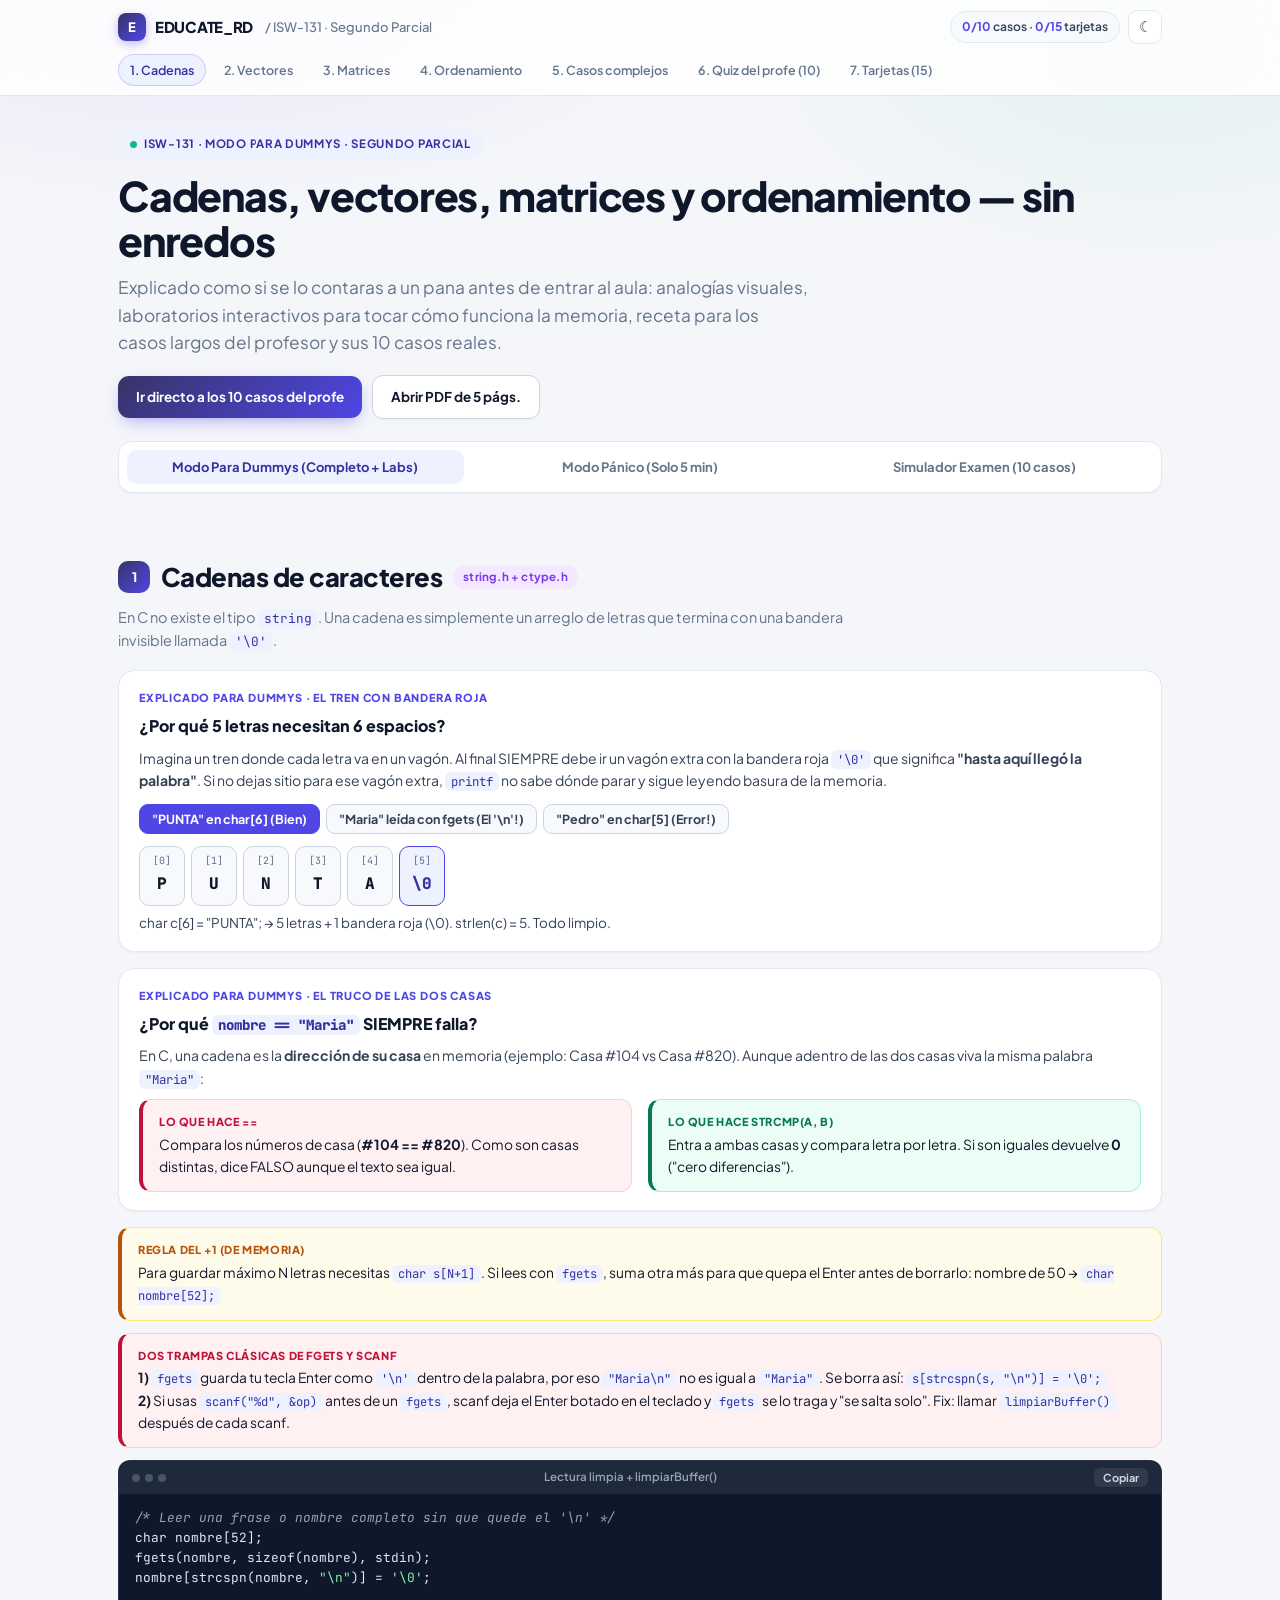
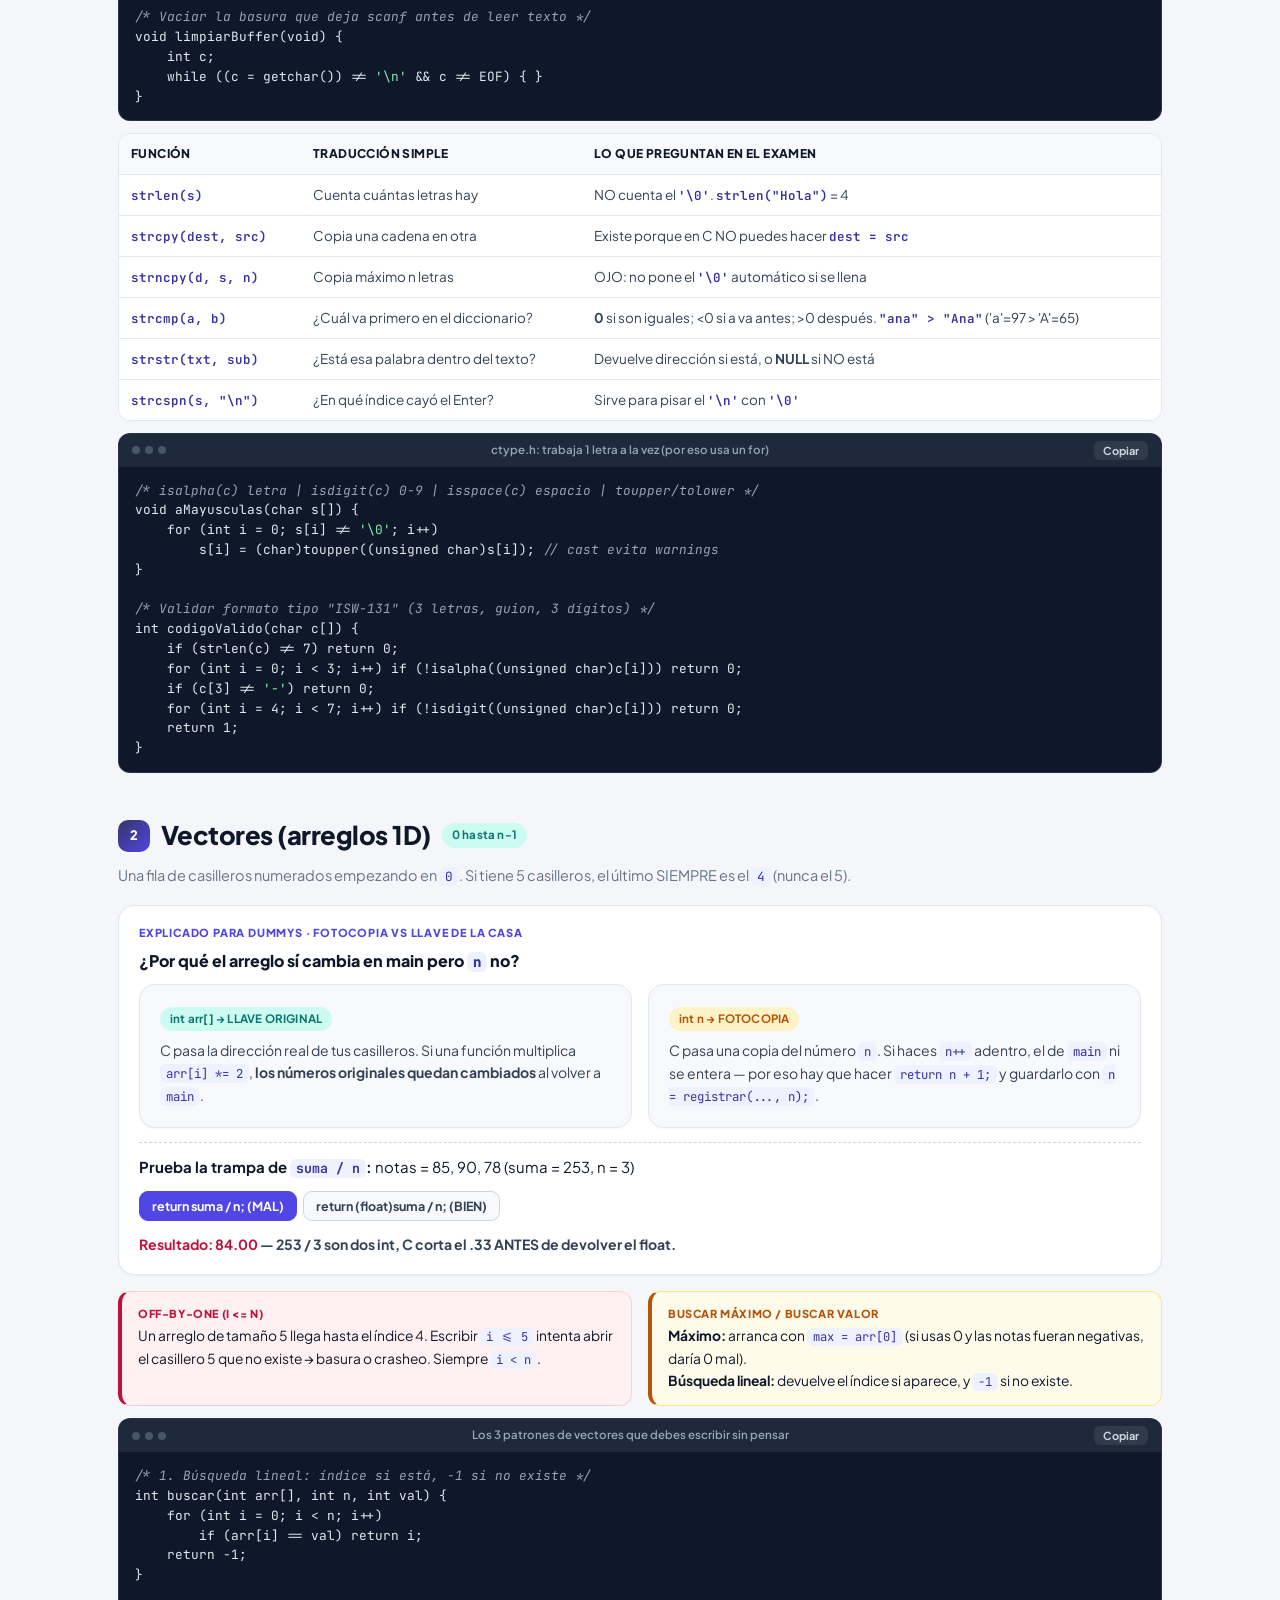
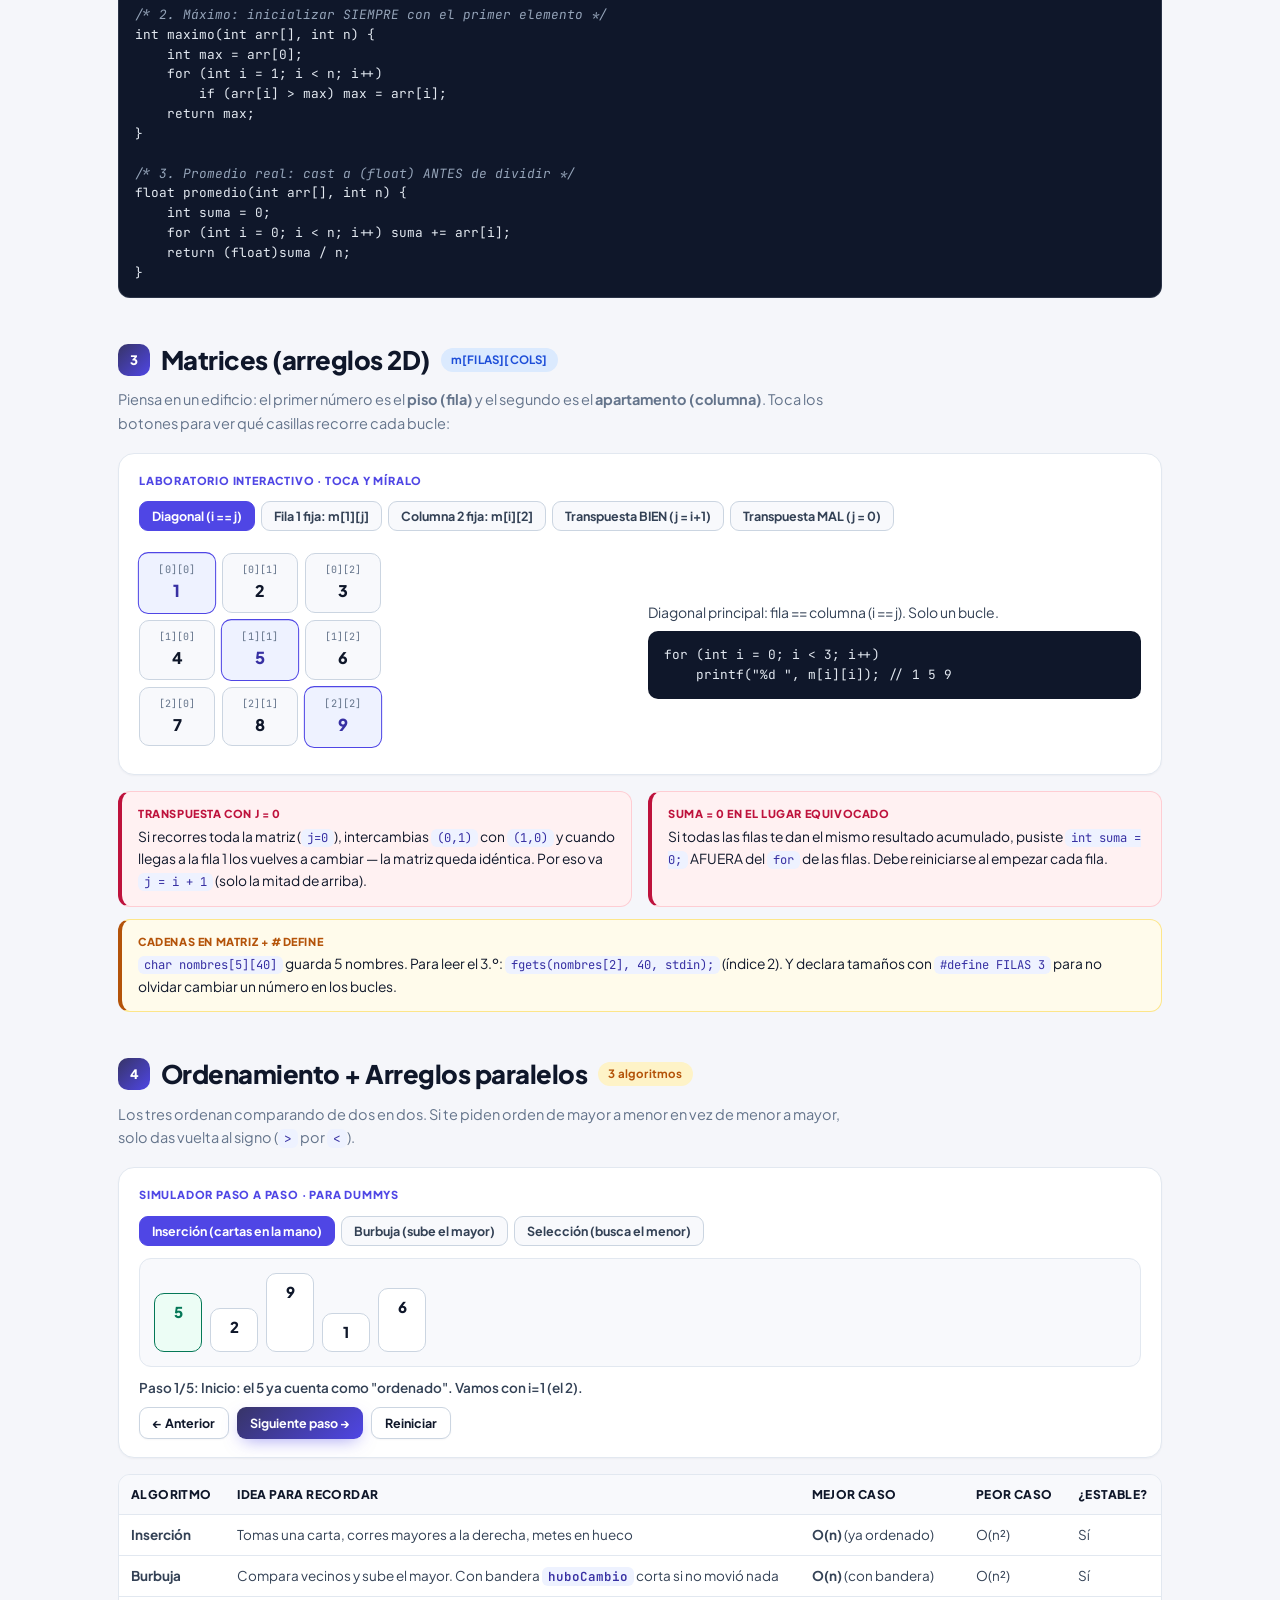
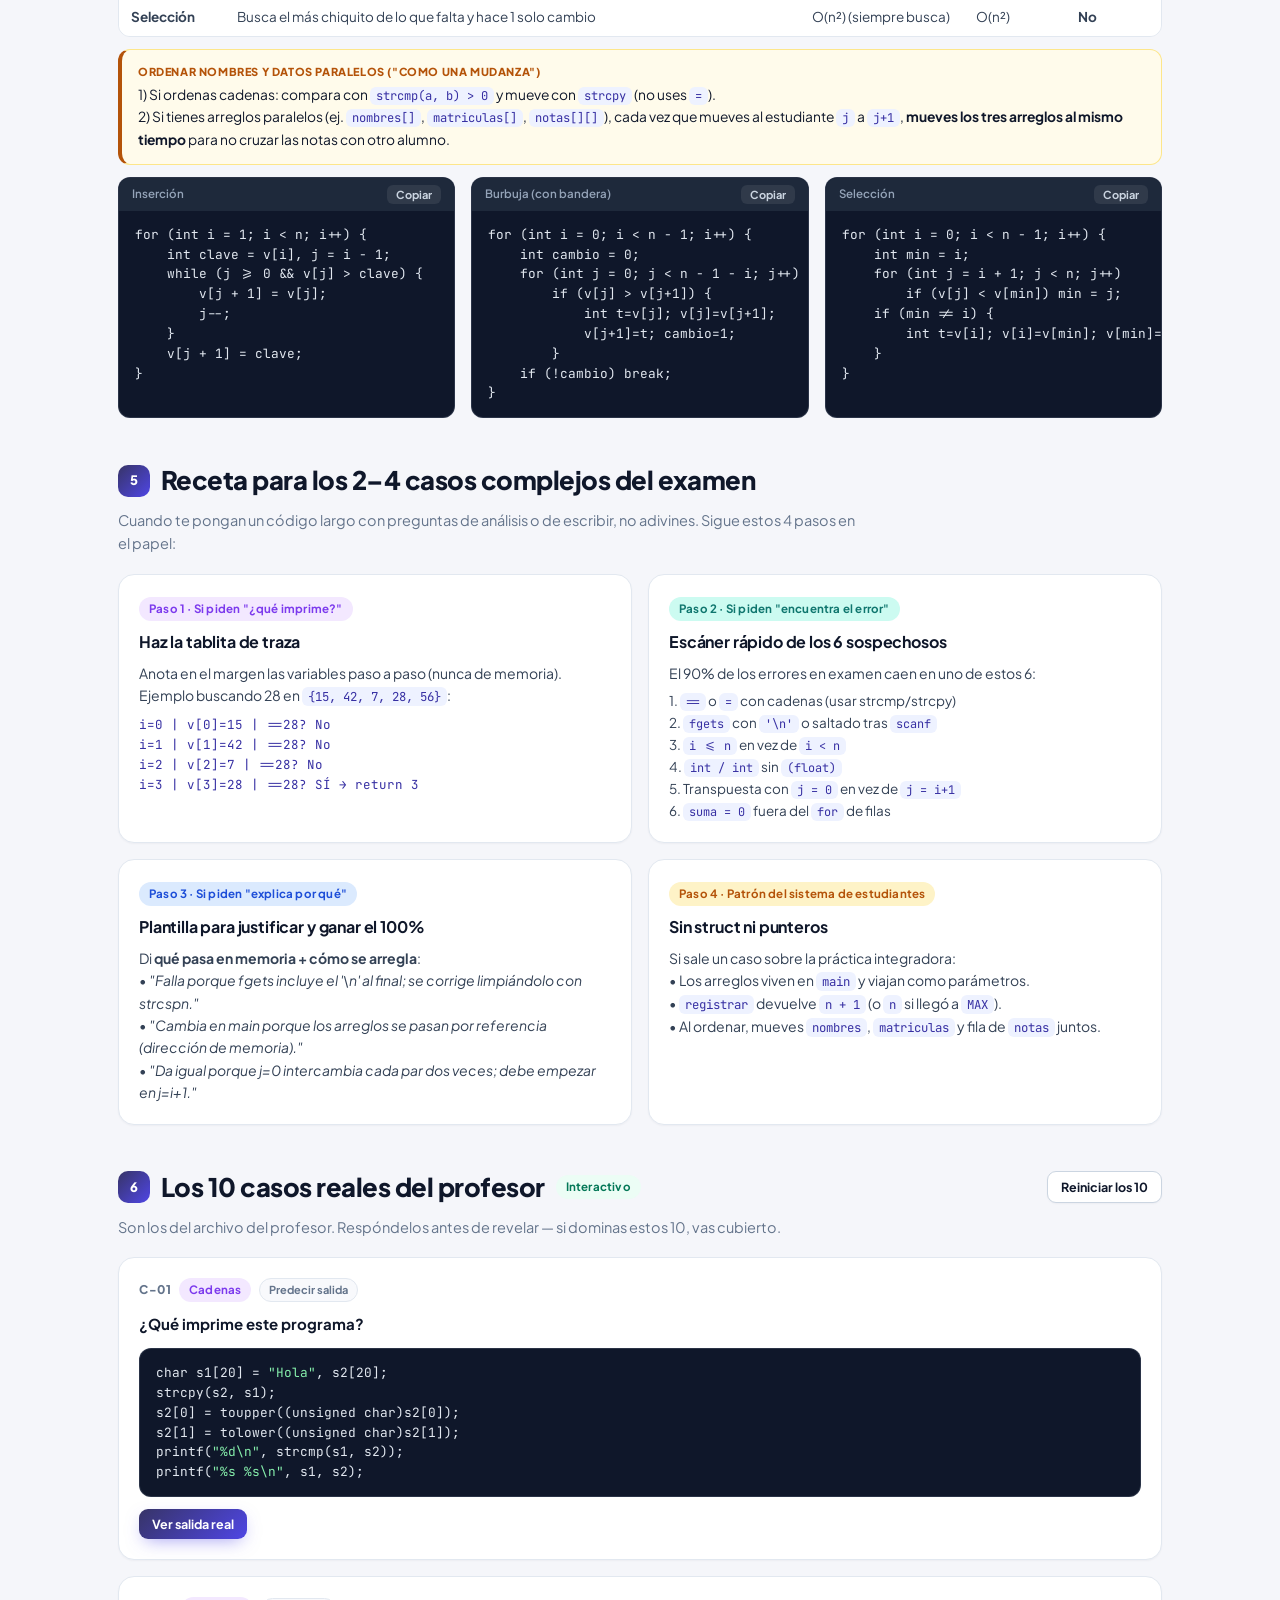
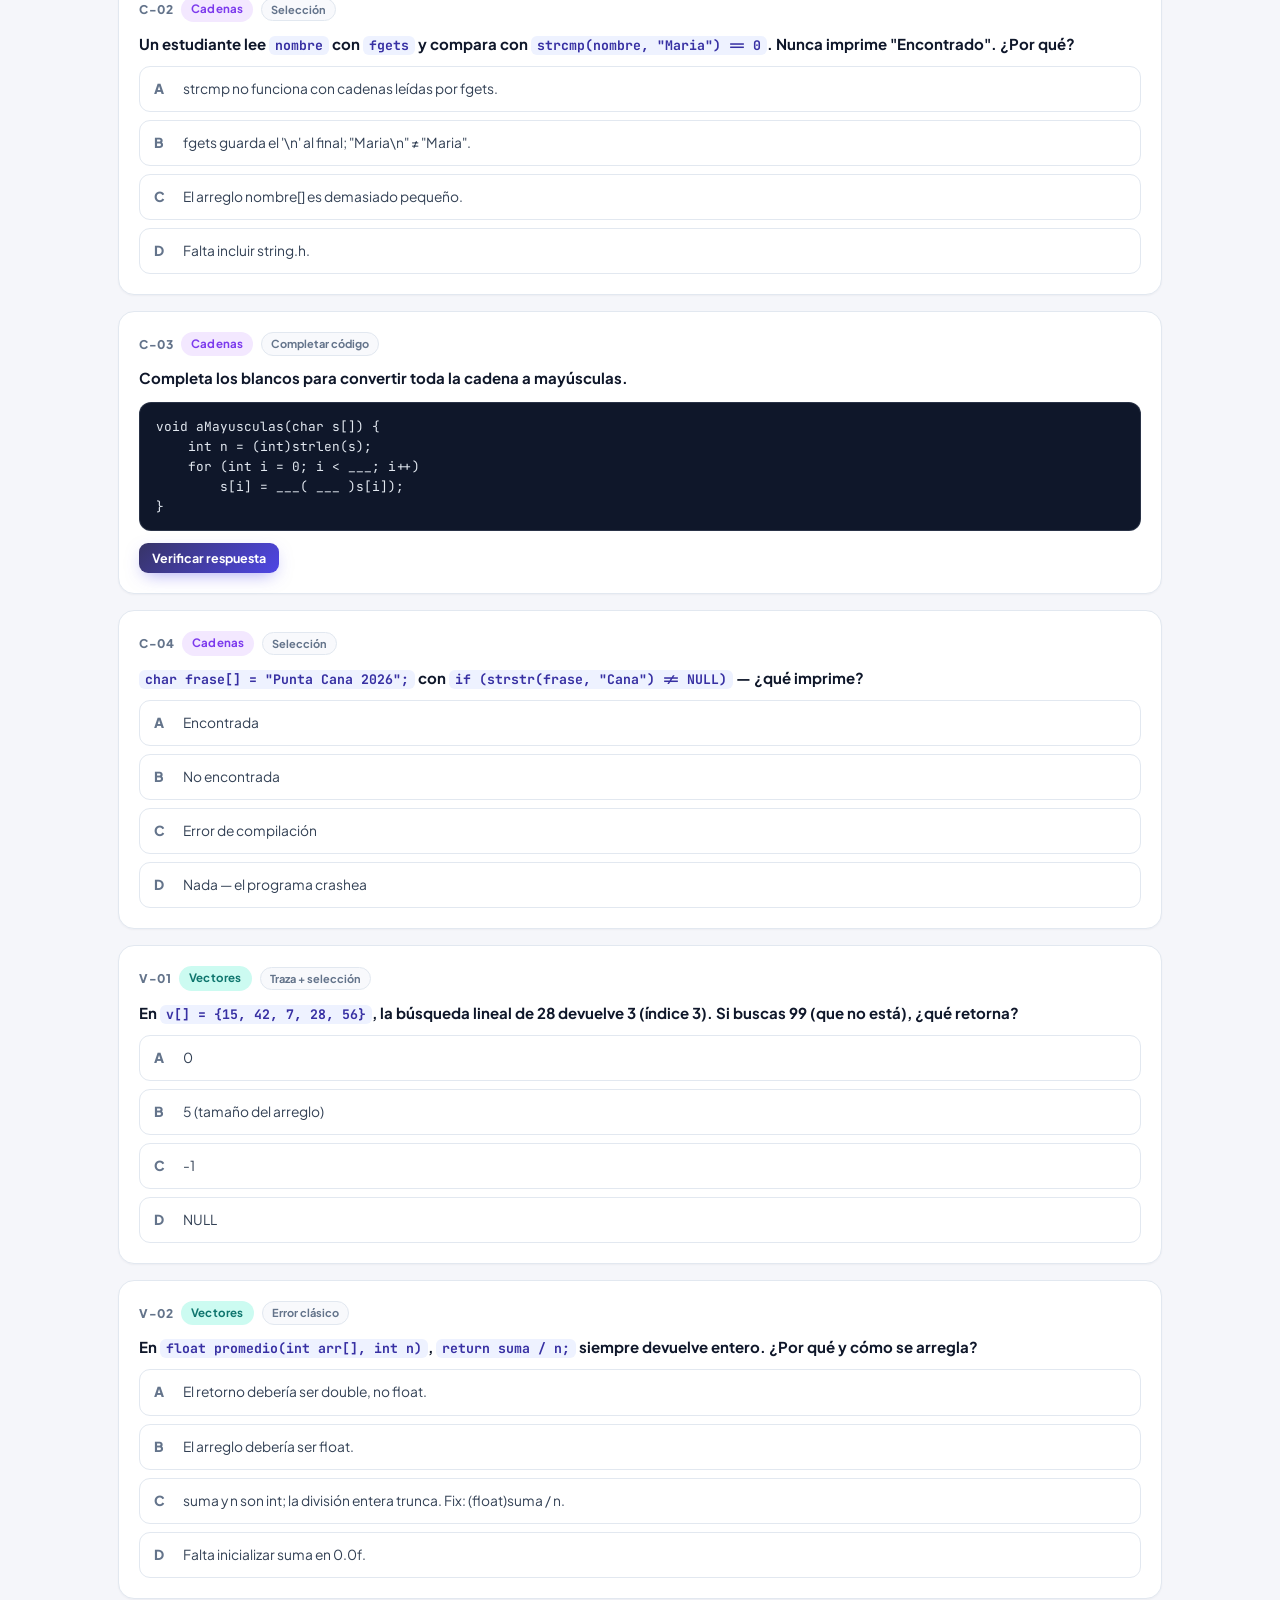
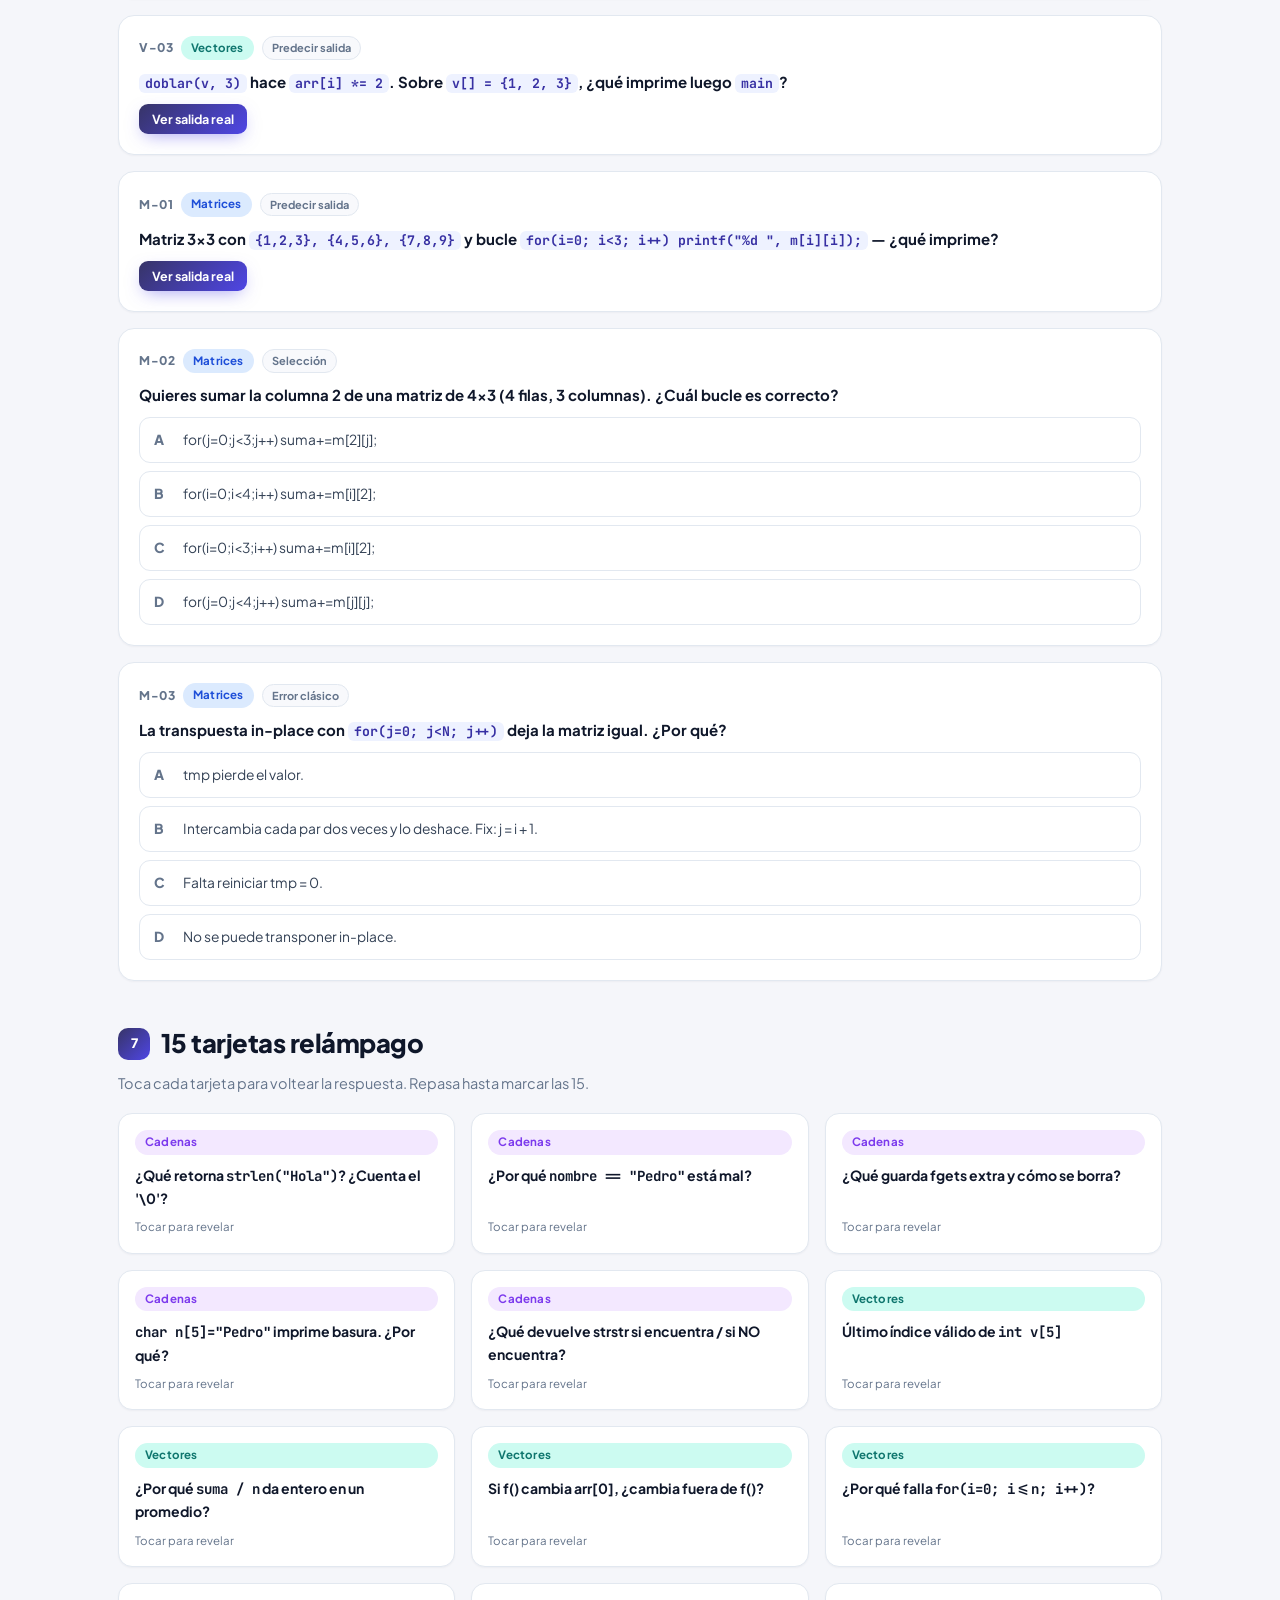
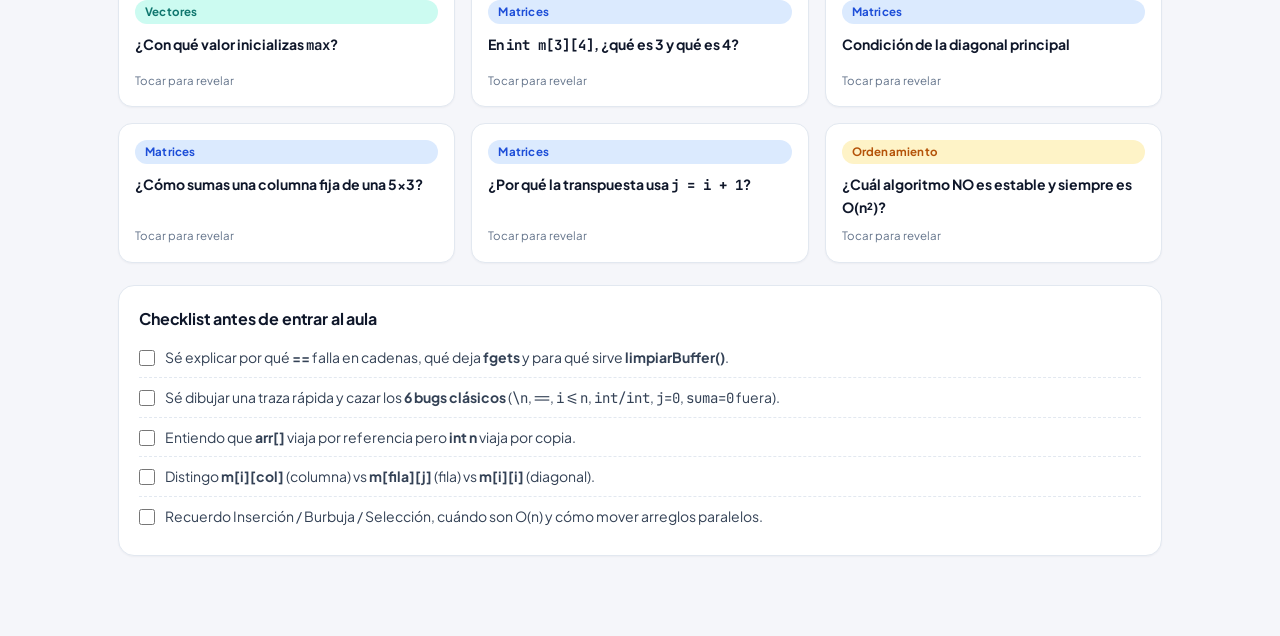
==== commit a832dc35: "EDUCATE_RD: UI v2 responsive, labs interactivos para dummys, dark mode y PDF con SVGs" ====
--- a/materias/isw-131-algoritmos/examen-2/index.html
+++ b/materias/isw-131-algoritmos/examen-2/index.html
@@ -1,461 +1,727 @@
 <!DOCTYPE html>
-<html lang="es">
+<html lang="es" data-theme="light">
 <head>
 <meta charset="UTF-8">
 <meta name="viewport" content="width=device-width, initial-scale=1.0">
-<title>ISW-131 · Examen 2 — Guía de estudio · EDUCATE_RD</title>
+<title>ISW-131 · Examen 2 — Guía interactiva · EDUCATE_RD</title>
 <link rel="stylesheet" href="../../../assets/css/educate.css">
 </head>
 <body>
 
 <header class="topbar">
-  <div class="wrap">
-    <a class="logo" href="../../../index.html">EDUCATE_RD</a>
-    <span class="crumb">/ ISW-131 Algoritmos y Estructuras de Datos / Examen 2</span>
-    <nav>
-      <a href="#plan">Plan</a>
-      <a href="#cadenas">Cadenas</a>
-      <a href="#vectores">Vectores</a>
-      <a href="#matrices">Matrices</a>
-      <a href="#ordenamiento">Ordenamiento</a>
-      <a href="#casos">Casos del profe</a>
-      <a href="#tarjetas">Tarjetas</a>
-    </nav>
+  <div class="topbar-in">
+    <a class="brand" href="../../../index.html">
+      <span class="brand-mark">E</span>
+      <span>EDUCATE_RD</span>
+    </a>
+    <span class="crumb">/ ISW-131 · Segundo Parcial</span>
+    <div class="top-right">
+      <span class="prog-pill" id="prog-text"><b>0/10</b> casos · <b>0/15</b> tarjetas</span>
+      <button class="icon-btn" id="theme-toggle" type="button" aria-label="Cambiar tema">☾</button>
+    </div>
   </div>
+  <nav class="subnav" aria-label="Secciones de la guía">
+    <a class="on" href="#cadenas">1. Cadenas</a>
+    <a href="#vectores">2. Vectores</a>
+    <a href="#matrices">3. Matrices</a>
+    <a href="#ordenamiento">4. Ordenamiento</a>
+    <a href="#playbook">5. Casos complejos</a>
+    <a href="#casos">6. Quiz del profe (10)</a>
+    <a href="#tarjetas">7. Tarjetas (15)</a>
+  </nav>
 </header>
 
 <div class="wrap">
 
+  <!-- ============ HERO ============ -->
   <div class="hero">
-    <span class="tag">Guía de estudio · Segundo parcial</span>
-    <h1>Cadenas, vectores, matrices y ordenamiento en C</h1>
-    <p class="sub">Lo que el profesor pone en el examen, destilado de sus propios
-    casos prácticos y del juego de tarjetas. Sin relleno: cada bloque trae lo
-    que hay que saber escribir de memoria, las trampas típicas y los casos
-    reales que usa para evaluar.</p>
-    <div class="meta">
-      <span><b>Temas:</b> 4 bloques</span>
-      <span><b>Casos del profe:</b> 10 resueltos abajo</span>
-      <span><b>Tarjetas:</b> 15 esenciales</span>
-      <span><b>PDF de refuerzo:</b> <a href="guia-isw131-examen2.pdf">guia-isw131-examen2.pdf</a> (5 págs.)</span>
+    <span class="eyebrow"><span class="dot"></span> ISW-131 · Modo Para Dummys · Segundo Parcial</span>
+    <h1>Cadenas, vectores, matrices y ordenamiento — sin enredos</h1>
+    <p class="sub">Explicado como si se lo contaras a un pana antes de entrar al aula:
+    analogías visuales, laboratorios interactivos para tocar cómo funciona la
+    memoria, receta para los casos largos del profesor y sus 10 casos reales.</p>
+    <div class="hero-actions">
+      <a class="btn" href="#casos">Ir directo a los 10 casos del profe</a>
+      <a class="btn ghost" href="guia-isw131-examen2.pdf" target="_blank">Abrir PDF de 5 págs.</a>
+    </div>
+
+    <div class="modebar" role="group" aria-label="Modo de estudio">
+      <button class="modebtn on" data-mode="full" type="button">Modo Para Dummys (Completo + Labs)</button>
+      <button class="modebtn" data-mode="panic" type="button">Modo Pánico (Solo 5 min)</button>
+      <button class="modebtn" data-mode="sim" type="button">Simulador Examen (10 casos)</button>
+    </div>
+
+    <div class="panic-banner">
+      <span><b>Modo Pánico activo:</b> código largo oculto. Solo ves las analogías,
+      reglas de oro, trampas mortales, receta de casos y preguntas.</span>
+      <button class="btn sm ghost" id="exit-panic" type="button">Ver guía completa</button>
     </div>
   </div>
 
-  <!-- ============ PLAN ============ -->
-  <section class="blk" id="plan">
-    <h2><span class="num">0</span> Plan de ataque</h2>
-    <p class="lede">El profesor evalúa con 2–4 casos complejos más preguntas de
-    análisis. No hay que aprenderlo todo: hay que dominar los patrones que se
-    repiten en todos sus ejercicios.</p>
-    <div class="grid g3">
-      <div class="card"><h3>1. Memoriza los patrones</h3>
-      <p>Las plantillas de código de cada bloque (recorrer cadena, búsqueda,
-      columna de matriz, los 3 ordenamientos). Salen en casi todos los casos.</p></div>
-      <div class="card"><h3>2. Domina las trampas</h3>
-      <p>Cada trampa marcada abajo es una pregunta potencial: <code class="inl">fgets</code> +
-      <code class="inl">'\n'</code>, <code class="inl">==</code> en cadenas, <code class="inl">i &lt;= n</code>,
-      división entera, transpuesta con <code class="inl">j=0</code>.</p></div>
-      <div class="card"><h3>3. Practica los casos</h3>
-      <p>Los 10 casos del profesor están abajo como quiz interactivo. Hazlos sin
-      mirar la respuesta — ese es el formato real del examen.</p></div>
-    </div>
-  </section>
-
-  <!-- ============ CADENAS ============ -->
+  <!-- ============ 1. CADENAS ============ -->
   <section class="blk" id="cadenas">
-    <h2><span class="num">1</span> Cadenas <span class="chip cad">string.h + ctype.h</span></h2>
-    <p class="lede">Una cadena en C es un arreglo de <code class="inl">char</code> que termina en
-    <code class="inl">'\0'</code>. Todas las funciones de <code class="inl">string.h</code> dependen
-    de ese terminador — si falta, leen memoria ajena.</p>
-
-    <div class="key"><b>Regla del +1.</b> Una cadena de N caracteres necesita
-    un arreglo de <b>N+1</b> posiciones. Si lees con <code class="inl">fgets</code>,
-    una más para que quepa el <code class="inl">'\n'</code>: nombre de 50 →
-    <code class="inl">char nombre[52]</code>.</div>
-
-    <pre class="code"><span class="cmt">/* Leer cadenas BIEN — el patrón de siempre */</span>
+    <div class="blk-head">
+      <span class="blk-num">1</span>
+      <h2>Cadenas de caracteres</h2>
+      <span class="chip cad">string.h + ctype.h</span>
+    </div>
+    <p class="lede">En C no existe el tipo <code class="inl">string</code>. Una cadena
+    es simplemente un arreglo de letras que termina con una bandera invisible
+    llamada <code class="inl">'\0'</code>.</p>
+
+    <div class="dummy-box">
+      <span class="dummy-tag">Explicado para dummys · El tren con bandera roja</span>
+      <h3>¿Por qué 5 letras necesitan 6 espacios?</h3>
+      <p>Imagina un tren donde cada letra va en un vagón. Al final SIEMPRE debe ir
+      un vagón extra con la bandera roja <code class="inl">'\0'</code> que significa
+      <b>"hasta aquí llegó la palabra"</b>. Si no dejas sitio para ese vagón extra,
+      <code class="inl">printf</code> no sabe dónde parar y sigue leyendo basura de la memoria.</p>
+
+      <div style="margin-top:12px">
+        <div class="mat-controls">
+          <button class="mat-btn on" data-str="ok" type="button">"PUNTA" en char[6] (Bien)</button>
+          <button class="mat-btn" data-str="fgets" type="button">"Maria" leída con fgets (El '\n'!)</button>
+          <button class="mat-btn" data-str="bad" type="button">"Pedro" en char[5] (Error!)</button>
+        </div>
+        <div class="mem-row" id="str-mem"></div>
+        <p id="str-explain" style="font-size:13.5px;margin-top:6px"></p>
+      </div>
+    </div>
+
+    <div class="dummy-box">
+      <span class="dummy-tag">Explicado para dummys · El truco de las dos casas</span>
+      <h3>¿Por qué <code class="inl">nombre == "Maria"</code> SIEMPRE falla?</h3>
+      <p>En C, una cadena es la <b>dirección de su casa</b> en memoria (ejemplo: Casa #104 vs Casa #820).
+      Aunque adentro de las dos casas viva la misma palabra <code class="inl">"Maria"</code>:</p>
+      <div class="grid g2" style="margin-top:10px">
+        <div class="callout trap" style="margin:0">
+          <span class="ct">Lo que hace ==</span>
+          Compara los números de casa (<b>#104 == #820</b>). Como son casas distintas, dice FALSO aunque el texto sea igual.
+        </div>
+        <div class="callout tip" style="margin:0">
+          <span class="ct">Lo que hace strcmp(a, b)</span>
+          Entra a ambas casas y compara letra por letra. Si son iguales devuelve <b>0</b> ("cero diferencias").
+        </div>
+      </div>
+    </div>
+
+    <div class="callout key">
+      <span class="ct">Regla del +1 (de memoria)</span>
+      Para guardar máximo N letras necesitas <code class="inl">char s[N+1]</code>.
+      Si lees con <code class="inl">fgets</code>, suma otra más para que quepa el Enter antes de borrarlo:
+      nombre de 50 → <code class="inl">char nombre[52];</code>
+    </div>
+
+    <div class="callout trap">
+      <span class="ct">Dos trampas clásicas de fgets y scanf</span>
+      <b>1)</b> <code class="inl">fgets</code> guarda tu tecla Enter como <code class="inl">'\n'</code> dentro de la palabra, por eso <code class="inl">"Maria\n"</code> no es igual a <code class="inl">"Maria"</code>. Se borra así: <code class="inl">s[strcspn(s, "\n")] = '\0';</code><br>
+      <b>2)</b> Si usas <code class="inl">scanf("%d", &op)</code> antes de un <code class="inl">fgets</code>, scanf deja el Enter botado en el teclado y <code class="inl">fgets</code> se lo traga y "se salta solo". Fix: llamar <code class="inl">limpiarBuffer()</code> después de cada scanf.
+    </div>
+
+    <div class="deep">
+      <div class="codebox">
+        <div class="codebar"><span class="dots"><i></i><i></i><i></i></span><span>Lectura limpia + limpiarBuffer()</span><button class="copy" type="button">Copiar</button></div>
+<pre class="code"><span class="cmt">/* Leer una frase o nombre completo sin que quede el '\n' */</span>
 char nombre[52];
-fgets(nombre, sizeof(nombre), stdin);        <span class="cmt">// lee línea completa + '\n'</span>
-nombre[strcspn(nombre, <span class="str">"\n"</span>)] = <span class="str">'\0'</span>;   <span class="cmt">// quita el Enter</span>
-
-<span class="cmt">/* Después de scanf, limpiar el buffer o fgets se "salta" */</span>
+fgets(nombre, sizeof(nombre), stdin);
+nombre[strcspn(nombre, <span class="str">"\n"</span>)] = <span class="str">'\0'</span>;
+
+<span class="cmt">/* Vaciar la basura que deja scanf antes de leer texto */</span>
 void limpiarBuffer(void) {
     int c;
     while ((c = getchar()) != <span class="str">'\n'</span> &amp;&amp; c != EOF) { }
 }</pre>
-
-    <div class="trap">Un <code class="inl">fgets</code> que "se salta solo" = un
-    <code class="inl">scanf</code> anterior dejó el <code class="inl">'\n'</code> en el
-    buffer. Solución: <code class="inl">limpiarBuffer()</code> tras cada scanf.</div>
-
-    <table class="tbl">
-      <tr><th>Función</th><th>Qué hace</th><th>Retorna / detalle</th></tr>
-      <tr><td><code>strlen(s)</code></td><td>Longitud de la cadena</td><td>Cuenta SIN el <code>'\0'</code>. <code>strlen("Hola")</code> → 4</td></tr>
-      <tr><td><code>strcpy(dest,src)</code></td><td>Copia src en dest</td><td>Los arreglos no se asignan con <code>=</code></td></tr>
-      <tr><td><code>strncpy(d,s,n)</code></td><td>Copia máx. n caracteres</td><td><b>No garantiza</b> el <code>'\0'</code> si src es más larga</td></tr>
-      <tr><td><code>strcat(dest,src)</code></td><td>Pega src al final de dest</td><td>dest debe tener espacio libre</td></tr>
-      <tr><td><code>strcmp(a,b)</code></td><td>Compara por código ASCII</td><td><b>0 = iguales</b>, &lt;0 a va antes, &gt;0 después. <code>strcmp("ana","Ana")&gt;0</code> porque 'a'=97 &gt; 'A'=65</td></tr>
-      <tr><td><code>strstr(t,b)</code></td><td>Busca b dentro de t</td><td>Puntero a la 1.ª coincidencia o <code>NULL</code></td></tr>
-      <tr><td><code>strchr(s,c)</code></td><td>Busca un carácter</td><td>Puntero o <code>NULL</code></td></tr>
-      <tr><td><code>strcspn(s,"\n")</code></td><td>Posición del primer '\n'</td><td>Índice donde poner el <code>'\0'</code></td></tr>
-    </table>
-
-    <div class="trap"><code class="inl">nombre == "Maria"</code> compara
-    <b>direcciones</b>, no contenido. Siempre
-    <code class="inl">strcmp(nombre, "Maria") == 0</code>.</div>
-
-    <pre class="code"><span class="cmt">/* ctype.h: un carácter a la vez → recorrer para la cadena completa */</span>
-void aMinusculas(char s[]) {
+      </div>
+
+      <div class="tbl-wrap">
+        <table class="tbl">
+          <tr><th>Función</th><th>Traducción simple</th><th>Lo que preguntan en el examen</th></tr>
+          <tr><td><code>strlen(s)</code></td><td>Cuenta cuántas letras hay</td><td>NO cuenta el <code>'\0'</code>. <code>strlen("Hola")</code> = 4</td></tr>
+          <tr><td><code>strcpy(dest, src)</code></td><td>Copia una cadena en otra</td><td>Existe porque en C NO puedes hacer <code>dest = src</code></td></tr>
+          <tr><td><code>strncpy(d, s, n)</code></td><td>Copia máximo n letras</td><td>OJO: no pone el <code>'\0'</code> automático si se llena</td></tr>
+          <tr><td><code>strcmp(a, b)</code></td><td>¿Cuál va primero en el diccionario?</td><td><b>0</b> si son iguales; &lt;0 si a va antes; &gt;0 después. <code>"ana" &gt; "Ana"</code> ('a'=97 &gt; 'A'=65)</td></tr>
+          <tr><td><code>strstr(txt, sub)</code></td><td>¿Está esa palabra dentro del texto?</td><td>Devuelve dirección si está, o <b>NULL</b> si NO está</td></tr>
+          <tr><td><code>strcspn(s, "\n")</code></td><td>¿En qué índice cayó el Enter?</td><td>Sirve para pisar el <code>'\n'</code> con <code>'\0'</code></td></tr>
+        </table>
+      </div>
+
+      <div class="codebox">
+        <div class="codebar"><span class="dots"><i></i><i></i><i></i></span><span>ctype.h: trabaja 1 letra a la vez (por eso usa un for)</span><button class="copy" type="button">Copiar</button></div>
+<pre class="code"><span class="cmt">/* isalpha(c) letra | isdigit(c) 0-9 | isspace(c) espacio | toupper/tolower */</span>
+void aMayusculas(char s[]) {
     for (int i = 0; s[i] != <span class="str">'\0'</span>; i++)
-        s[i] = (char)tolower((unsigned char)s[i]);
+        s[i] = (char)toupper((unsigned char)s[i]); <span class="cmt">// cast evita warnings</span>
 }
-<span class="cmt">/* isalpha, isdigit, isalnum, isspace, isupper, islower, toupper, tolower
-   El cast a (unsigned char) evita warnings con letras acentuadas */</span>
-
-<span class="cmt">/* Validar formato "AAA-NNN" (patrón reutilizable) */</span>
+
+<span class="cmt">/* Validar formato tipo "ISW-131" (3 letras, guion, 3 dígitos) */</span>
 int codigoValido(char c[]) {
     if (strlen(c) != 7) return 0;
-    for (int i = 0; i &lt; 3; i++)
-        if (!isalpha((unsigned char)c[i])) return 0;
+    for (int i = 0; i &lt; 3; i++) if (!isalpha((unsigned char)c[i])) return 0;
     if (c[3] != <span class="str">'-'</span>) return 0;
-    for (int i = 4; i &lt; 7; i++)
-        if (!isdigit((unsigned char)c[i])) return 0;
+    for (int i = 4; i &lt; 7; i++) if (!isdigit((unsigned char)c[i])) return 0;
     return 1;
 }</pre>
-
-    <div class="tip">Si te piden buscar sin distinguir mayúsculas: copia ambas
-    cadenas con <code class="inl">strcpy</code>, pásalas por
-    <code class="inl">aMinusculas</code> y aplica <code class="inl">strstr</code>
-    sobre las copias. Nunca modifiques el dato original.</div>
+      </div>
+    </div>
   </section>
 
-  <!-- ============ VECTORES ============ -->
+  <!-- ============ 2. VECTORES ============ -->
   <section class="blk" id="vectores">
-    <h2><span class="num">2</span> Vectores <span class="chip vec">arreglos 1D</span></h2>
-    <p class="lede">Índices de <code class="inl">0</code> a <code class="inl">n-1</code>.
-    Al pasar un arreglo a una función, C pasa la <b>dirección</b> del primer
-    elemento: los cambios dentro de la función persisten fuera.</p>
-
-    <div class="key"><b>Pasar arreglo ≠ pasar variable.</b> El arreglo se
-    modifica dentro de la función (referencia implícita). Pero un
-    <code class="inl">int n</code> se pasa por valor: si la función cambia la
-    cantidad de elementos, debe <b>devolver</b> el nuevo valor:
-    <code class="inl">n = registrar(datos, n);</code></div>
-
-    <pre class="code"><span class="cmt">/* Búsqueda lineal — retorna índice o -1 (la convención) */</span>
+    <div class="blk-head">
+      <span class="blk-num">2</span>
+      <h2>Vectores (arreglos 1D)</h2>
+      <span class="chip vec">0 hasta n-1</span>
+    </div>
+    <p class="lede">Una fila de casilleros numerados empezando en <code class="inl">0</code>.
+    Si tiene 5 casilleros, el último SIEMPRE es el <code class="inl">4</code> (nunca el 5).</p>
+
+    <div class="dummy-box">
+      <span class="dummy-tag">Explicado para dummys · Fotocopia vs Llave de la casa</span>
+      <h3>¿Por qué el arreglo sí cambia en main pero <code class="inl">n</code> no?</h3>
+      <div class="grid g2" style="margin-top:10px">
+        <div class="card" style="background:var(--surface-2)">
+          <span class="chip vec">int arr[] → LLAVE ORIGINAL</span>
+          <p style="margin-top:8px">C pasa la dirección real de tus casilleros. Si una función multiplica <code class="inl">arr[i] *= 2</code>, <b>los números originales quedan cambiados</b> al volver a <code class="inl">main</code>.</p>
+        </div>
+        <div class="card" style="background:var(--surface-2)">
+          <span class="chip ord">int n → FOTOCOPIA</span>
+          <p style="margin-top:8px">C pasa una copia del número <code class="inl">n</code>. Si haces <code class="inl">n++</code> adentro, el de <code class="inl">main</code> ni se entera — por eso hay que hacer <code class="inl">return n + 1;</code> y guardarlo con <code class="inl">n = registrar(..., n);</code>.</p>
+        </div>
+      </div>
+
+      <div style="margin-top:14px;padding-top:12px;border-top:1px dashed var(--line-2)">
+        <b>Prueba la trampa de <code class="inl">suma / n</code>:</b> notas = 85, 90, 78 (suma = 253, n = 3)
+        <div class="mat-controls">
+          <button class="mat-btn on" data-div="int" type="button">return suma / n; (MAL)</button>
+          <button class="mat-btn" data-div="float" type="button">return (float)suma / n; (BIEN)</button>
+        </div>
+        <p id="div-out" style="font-size:14px;font-weight:700"></p>
+      </div>
+    </div>
+
+    <div class="grid g2">
+      <div class="callout trap" style="margin:0">
+        <span class="ct">Off-by-one (i &lt;= n)</span>
+        Un arreglo de tamaño 5 llega hasta el índice 4. Escribir <code class="inl">i &lt;= 5</code> intenta abrir el casillero 5 que no existe → basura o crasheo. Siempre <code class="inl">i &lt; n</code>.
+      </div>
+      <div class="callout key" style="margin:0">
+        <span class="ct">Buscar máximo / buscar valor</span>
+        <b>Máximo:</b> arranca con <code class="inl">max = arr[0]</code> (si usas 0 y las notas fueran negativas, daría 0 mal).<br>
+        <b>Búsqueda lineal:</b> devuelve el índice si aparece, y <code class="inl">-1</code> si no existe.
+      </div>
+    </div>
+
+    <div class="deep">
+      <div class="codebox">
+        <div class="codebar"><span class="dots"><i></i><i></i><i></i></span><span>Los 3 patrones de vectores que debes escribir sin pensar</span><button class="copy" type="button">Copiar</button></div>
+<pre class="code"><span class="cmt">/* 1. Búsqueda lineal: índice si está, -1 si no existe */</span>
 int buscar(int arr[], int n, int val) {
     for (int i = 0; i &lt; n; i++)
         if (arr[i] == val) return i;
     return -1;
 }
 
-<span class="cmt">/* Máximo/mínimo: inicializar con arr[0], NO con 0
-   (si todo es negativo, max=0 queda mal) */</span>
+<span class="cmt">/* 2. Máximo: inicializar SIEMPRE con el primer elemento */</span>
 int maximo(int arr[], int n) {
     int max = arr[0];
     for (int i = 1; i &lt; n; i++)
         if (arr[i] &gt; max) max = arr[i];
     return max;
+}
+
+<span class="cmt">/* 3. Promedio real: cast a (float) ANTES de dividir */</span>
+float promedio(int arr[], int n) {
+    int suma = 0;
+    for (int i = 0; i &lt; n; i++) suma += arr[i];
+    return (float)suma / n;
 }</pre>
-
-    <div class="trap"><code class="inl">int / int</code> = división entera que
-    trunca. <code class="inl">return suma / n;</code> da entero aunque el tipo
-    sea float. Corregir: <code class="inl">return (float)suma / n;</code></div>
-
-    <div class="trap"><code class="inl">for (i = 0; i &lt;= n; i++)</code> accede a
-    <code class="inl">arr[n]</code> — fuera del arreglo (off-by-one). El límite
-    correcto es <code class="inl">i &lt; n</code>.</div>
-
-    <div class="tip">Si te piden "¿qué imprime?" con una función que modifica el
-    arreglo: los cambios <b>sí</b> se ven en <code class="inl">main</code> porque
-    el arreglo se pasó por referencia. <code class="inl">doblar(v,3)</code> sobre
-    <code class="inl">{1,2,3}</code> → imprime <b>2 4 6</b>.</div>
+      </div>
+    </div>
   </section>
 
-  <!-- ============ MATRICES ============ -->
+  <!-- ============ 3. MATRICES ============ -->
   <section class="blk" id="matrices">
-    <h2><span class="num">3</span> Matrices <span class="chip mat">arreglos 2D</span></h2>
-    <p class="lede"><code class="inl">m[FILAS][COLS]</code> — el primer índice es
-    siempre la fila. La confusión <code class="inl">[i][j]</code> vs
-    <code class="inl">[j][i]</code> es el error más cobrado.</p>
-
-    <table class="tbl">
-      <tr><th>Recorrido</th><th>Patrón</th><th>Clave</th></tr>
-      <tr><td>Diagonal principal</td><td><code>m[i][i]</code>, i = 0..N-1</td><td>fila == columna</td></tr>
-      <tr><td>Una fila fija</td><td><code>m[fila][j]</code>, j varía</td><td>fila fija, columna corre</td></tr>
-      <tr><td>Una columna fija</td><td><code>m[i][col]</code>, i varía</td><td>columna fija, fila corre</td></tr>
-      <tr><td>Transpuesta in-place</td><td><code>for j = i+1</code></td><td>solo triángulo superior</td></tr>
-    </table>
-
-    <pre class="code"><span class="cmt">/* Transponer BIEN — cada par se toca una sola vez */</span>
-for (int i = 0; i &lt; N; i++)
-    for (int j = i + 1; j &lt; N; j++) {
-        int t = m[i][j]; m[i][j] = m[j][i]; m[j][i] = t;
-    }
-
-<span class="cmt">/* Sumar por filas — el acumulador se reinicia DENTRO del bucle externo */</span>
-for (int i = 0; i &lt; F; i++) {
-    int suma = 0;                       <span class="cmt">// aquí, no fuera</span>
-    for (int j = 0; j &lt; C; j++) suma += m[i][j];
-    printf(<span class="str">"Fila %d: %d\n"</span>, i, suma);
-}</pre>
-
-    <div class="trap">Transponer con <code class="inl">j = 0</code> intercambia
-    cada par <b>dos veces</b> — la segunda deshace la primera y la matriz queda
-    igual. Respuesta: <code class="inl">j = i + 1</code>.</div>
-
-    <div class="trap">Si todas las filas dan la misma suma: el
-    <code class="inl">suma = 0</code> está fuera del bucle externo y acumula
-    entre filas.</div>
-
-    <div class="key"><b>Cadena dentro de matriz:</b>
-    <code class="inl">char nombres[5][40]</code> →
-    <code class="inl">fgets(nombres[2], 40, stdin)</code> lee directo en la fila 2
-    (índice 2 = tercer nombre). Y con <code class="inl">#define FILAS 3</code>
-    los tamaños se cambian en un solo lugar.</div>
+    <div class="blk-head">
+      <span class="blk-num">3</span>
+      <h2>Matrices (arreglos 2D)</h2>
+      <span class="chip mat">m[FILAS][COLS]</span>
+    </div>
+    <p class="lede">Piensa en un edificio: el primer número es el <b>piso (fila)</b> y
+    el segundo es el <b>apartamento (columna)</b>. Toca los botones para ver qué casillas recorre cada bucle:</p>
+
+    <div class="dummy-box">
+      <span class="dummy-tag">Laboratorio interactivo · Toca y míralo</span>
+      <div class="mat-controls" id="mat-ctrls">
+        <button class="mat-btn on" data-m="diag" type="button">Diagonal (i == j)</button>
+        <button class="mat-btn" data-m="fila" type="button">Fila 1 fija: m[1][j]</button>
+        <button class="mat-btn" data-m="col" type="button">Columna 2 fija: m[i][2]</button>
+        <button class="mat-btn" data-m="trans-ok" type="button">Transpuesta BIEN (j = i+1)</button>
+        <button class="mat-btn" data-m="trans-bad" type="button">Transpuesta MAL (j = 0)</button>
+      </div>
+      <div class="grid g2" style="align-items:center">
+        <div>
+          <div class="mat-grid" id="mat-grid"></div>
+        </div>
+        <div>
+          <p id="mat-desc" style="font-size:14px;margin-bottom:8px"></p>
+          <pre class="code" id="mat-code" style="border-radius:10px;background:var(--code-bg)"></pre>
+        </div>
+      </div>
+    </div>
+
+    <div class="grid g2">
+      <div class="callout trap" style="margin:0">
+        <span class="ct">Transpuesta con j = 0</span>
+        Si recorres toda la matriz (<code class="inl">j=0</code>), intercambias <code class="inl">(0,1)</code> con <code class="inl">(1,0)</code> y cuando llegas a la fila 1 los vuelves a cambiar — la matriz queda idéntica. Por eso va <code class="inl">j = i + 1</code> (solo la mitad de arriba).
+      </div>
+      <div class="callout trap" style="margin:0">
+        <span class="ct">suma = 0 en el lugar equivocado</span>
+        Si todas las filas te dan el mismo resultado acumulado, pusiste <code class="inl">int suma = 0;</code> AFUERA del <code class="inl">for</code> de las filas. Debe reiniciarse al empezar cada fila.
+      </div>
+    </div>
+
+    <div class="callout key">
+      <span class="ct">Cadenas en matriz + #define</span>
+      <code class="inl">char nombres[5][40]</code> guarda 5 nombres. Para leer el 3.º:
+      <code class="inl">fgets(nombres[2], 40, stdin);</code> (índice 2). Y declara tamaños con
+      <code class="inl">#define FILAS 3</code> para no olvidar cambiar un número en los bucles.
+    </div>
   </section>
 
-  <!-- ============ ORDENAMIENTO ============ -->
+  <!-- ============ 4. ORDENAMIENTO ============ -->
   <section class="blk" id="ordenamiento">
-    <h2><span class="num">4</span> Ordenamiento <span class="chip ord">3 algoritmos</span></h2>
-    <p class="lede">Los tres comparan de dos en dos. Cambiar el signo de la
-    comparación cambia de menor→mayor a mayor→menor.</p>
-
-    <div class="grid g3">
-      <div class="card">
-        <h3>Inserción</h3>
-        <p>Como ordenar cartas en la mano: tomas la clave, corres a la derecha
-        los mayores e insertas en el hueco.</p>
-        <pre class="code">for (int i = 1; i &lt; n; i++) {
-    int clave = v[i];
-    int j = i - 1;
+    <div class="blk-head">
+      <span class="blk-num">4</span>
+      <h2>Ordenamiento + Arreglos paralelos</h2>
+      <span class="chip ord">3 algoritmos</span>
+    </div>
+    <p class="lede">Los tres ordenan comparando de dos en dos. Si te piden orden
+    de mayor a menor en vez de menor a mayor, solo das vuelta al signo
+    (<code class="inl">&gt;</code> por <code class="inl">&lt;</code>).</p>
+
+    <div class="dummy-box">
+      <span class="dummy-tag">Simulador paso a paso · Para dummys</span>
+      <div class="mat-controls" id="sort-algos">
+        <button class="mat-btn on" data-algo="ins" type="button">Inserción (cartas en la mano)</button>
+        <button class="mat-btn" data-algo="bub" type="button">Burbuja (sube el mayor)</button>
+        <button class="mat-btn" data-algo="sel" type="button">Selección (busca el menor)</button>
+      </div>
+      <div class="sort-bars" id="sort-bars"></div>
+      <div class="sort-msg" id="sort-msg"></div>
+      <div style="display:flex;gap:8px;flex-wrap:wrap">
+        <button class="btn sm ghost" id="sort-prev" type="button">← Anterior</button>
+        <button class="btn sm" id="sort-next" type="button">Siguiente paso →</button>
+        <button class="btn sm ghost" id="sort-reset" type="button">Reiniciar</button>
+      </div>
+    </div>
+
+    <div class="tbl-wrap">
+      <table class="tbl">
+        <tr><th>Algoritmo</th><th>Idea para recordar</th><th>Mejor caso</th><th>Peor caso</th><th>¿Estable?</th></tr>
+        <tr><td><b>Inserción</b></td><td>Tomas una carta, corres mayores a la derecha, metes en hueco</td><td><b>O(n)</b> (ya ordenado)</td><td>O(n²)</td><td>Sí</td></tr>
+        <tr><td><b>Burbuja</b></td><td>Compara vecinos y sube el mayor. Con bandera <code class="inl">huboCambio</code> corta si no movió nada</td><td><b>O(n)</b> (con bandera)</td><td>O(n²)</td><td>Sí</td></tr>
+        <tr><td><b>Selección</b></td><td>Busca el más chiquito de lo que falta y hace 1 solo cambio</td><td>O(n²) (siempre busca)</td><td>O(n²)</td><td><b>No</b></td></tr>
+      </table>
+    </div>
+
+    <div class="callout key">
+      <span class="ct">Ordenar nombres y datos paralelos ("como una mudanza")</span>
+      1) Si ordenas cadenas: compara con <code class="inl">strcmp(a, b) &gt; 0</code> y mueve con <code class="inl">strcpy</code> (no uses <code class="inl">=</code>).<br>
+      2) Si tienes arreglos paralelos (ej. <code class="inl">nombres[]</code>, <code class="inl">matriculas[]</code>, <code class="inl">notas[][]</code>), cada vez que mueves al estudiante <code class="inl">j</code> a <code class="inl">j+1</code>, <b>mueves los tres arreglos al mismo tiempo</b> para no cruzar las notas con otro alumno.
+    </div>
+
+    <div class="deep">
+      <div class="grid g3">
+        <div class="codebox" style="margin:0">
+          <div class="codebar"><span>Inserción</span><button class="copy" type="button">Copiar</button></div>
+<pre class="code">for (int i = 1; i &lt; n; i++) {
+    int clave = v[i], j = i - 1;
     while (j &gt;= 0 &amp;&amp; v[j] &gt; clave) {
         v[j + 1] = v[j];
         j--;
     }
     v[j + 1] = clave;
 }</pre>
-      </div>
-      <div class="card">
-        <h3>Burbuja</h3>
-        <p>Compara vecinos e intercambia; el mayor "sube" al final cada pasada.
-        Con bandera <code class="inl">huboCambio</code> corta si ya está ordenado.</p>
-        <pre class="code">for (int i = 0; i &lt; n - 1; i++) {
-    int huboCambio = 0;
+        </div>
+        <div class="codebox" style="margin:0">
+          <div class="codebar"><span>Burbuja (con bandera)</span><button class="copy" type="button">Copiar</button></div>
+<pre class="code">for (int i = 0; i &lt; n - 1; i++) {
+    int cambio = 0;
     for (int j = 0; j &lt; n - 1 - i; j++)
         if (v[j] &gt; v[j+1]) {
-            int t = v[j]; v[j] = v[j+1];
-            v[j+1] = t; huboCambio = 1;
+            int t=v[j]; v[j]=v[j+1];
+            v[j+1]=t; cambio=1;
         }
-    if (!huboCambio) break;
+    if (!cambio) break;
 }</pre>
-      </div>
-      <div class="card">
-        <h3>Selección</h3>
-        <p>Busca el mínimo de la parte que falta y lo pone al inicio: un solo
-        intercambio por pasada.</p>
-        <pre class="code">for (int i = 0; i &lt; n - 1; i++) {
+        </div>
+        <div class="codebox" style="margin:0">
+          <div class="codebar"><span>Selección</span><button class="copy" type="button">Copiar</button></div>
+<pre class="code">for (int i = 0; i &lt; n - 1; i++) {
     int min = i;
     for (int j = i + 1; j &lt; n; j++)
         if (v[j] &lt; v[min]) min = j;
     if (min != i) {
-        int t = v[i]; v[i] = v[min]; v[min] = t;
+        int t=v[i]; v[i]=v[min]; v[min]=t;
     }
 }</pre>
-      </div>
-    </div>
-
-    <table class="tbl">
-      <tr><th>Algoritmo</th><th>Mejor caso</th><th>Promedio</th><th>Peor caso</th><th>Estable</th><th>Nota</th></tr>
-      <tr><td>Burbuja (con bandera)</td><td>O(n)</td><td>O(n²)</td><td>O(n²)</td><td>Sí</td><td>Sin bandera, mejor caso también O(n²)</td></tr>
-      <tr><td>Inserción</td><td>O(n)</td><td>O(n²)</td><td>O(n²)</td><td>Sí</td><td>Gana si los datos ya están casi ordenados</td></tr>
-      <tr><td>Selección</td><td>O(n²)</td><td>O(n²)</td><td>O(n²)</td><td>No</td><td>Siempre compara igual; pocos intercambios</td></tr>
-    </table>
-
-    <div class="key"><b>Ordenar cadenas:</b> mismo algoritmo, cambia la
-    comparación (<code class="inl">strcmp(a,b) &gt; 0</code>) y el movimiento
-    (<code class="inl">strcpy</code> en vez de <code class="inl">=</code>).
-    <b>Datos paralelos</b> (nombre + matrícula + notas): cada movimiento se
-    repite en todos los arreglos — se mueven como una unidad.</div>
+        </div>
+      </div>
+    </div>
   </section>
 
-  <!-- ============ CASOS DEL PROFE ============ -->
+  <!-- ============ 5. RECETA PARA CASOS COMPLEJOS ============ -->
+  <section class="blk" id="playbook">
+    <div class="blk-head">
+      <span class="blk-num">5</span>
+      <h2>Receta para los 2–4 casos complejos del examen</h2>
+    </div>
+    <p class="lede">Cuando te pongan un código largo con preguntas de análisis o de escribir, no adivines. Sigue estos 4 pasos en el papel:</p>
+
+    <div class="grid g2">
+      <div class="card">
+        <span class="chip cad">Paso 1 · Si piden "¿qué imprime?"</span>
+        <h3 style="margin-top:8px">Haz la tablita de traza</h3>
+        <p>Anota en el margen las variables paso a paso (nunca de memoria). Ejemplo buscando 28 en <code class="inl">{15, 42, 7, 28, 56}</code>:</p>
+        <p class="mono" style="font-size:12.5px;margin-top:8px;color:var(--brand-ink)">
+        i=0 | v[0]=15 | ==28? No<br>
+        i=1 | v[1]=42 | ==28? No<br>
+        i=2 | v[2]=7  | ==28? No<br>
+        i=3 | v[3]=28 | ==28? SÍ → return 3</p>
+      </div>
+
+      <div class="card">
+        <span class="chip vec">Paso 2 · Si piden "encuentra el error"</span>
+        <h3 style="margin-top:8px">Escáner rápido de los 6 sospechosos</h3>
+        <p>El 90% de los errores en examen caen en uno de estos 6:</p>
+        <p style="margin-top:6px;font-size:13.5px">
+        1. <code class="inl">==</code> o <code class="inl">=</code> con cadenas (usar strcmp/strcpy)<br>
+        2. <code class="inl">fgets</code> con <code class="inl">'\n'</code> o saltado tras <code class="inl">scanf</code><br>
+        3. <code class="inl">i &lt;= n</code> en vez de <code class="inl">i &lt; n</code><br>
+        4. <code class="inl">int / int</code> sin <code class="inl">(float)</code><br>
+        5. Transpuesta con <code class="inl">j = 0</code> en vez de <code class="inl">j = i+1</code><br>
+        6. <code class="inl">suma = 0</code> fuera del <code class="inl">for</code> de filas</p>
+      </div>
+
+      <div class="card">
+        <span class="chip mat">Paso 3 · Si piden "explica por qué"</span>
+        <h3 style="margin-top:8px">Plantilla para justificar y ganar el 100%</h3>
+        <p>Di <b>qué pasa en memoria + cómo se arregla</b>:<br>
+        • <i>"Falla porque fgets incluye el '\n' al final; se corrige limpiándolo con strcspn."</i><br>
+        • <i>"Cambia en main porque los arreglos se pasan por referencia (dirección de memoria)."</i><br>
+        • <i>"Da igual porque j=0 intercambia cada par dos veces; debe empezar en j=i+1."</i></p>
+      </div>
+
+      <div class="card">
+        <span class="chip ord">Paso 4 · Patrón del sistema de estudiantes</span>
+        <h3 style="margin-top:8px">Sin struct ni punteros</h3>
+        <p>Si sale un caso sobre la práctica integradora:<br>
+        • Los arreglos viven en <code class="inl">main</code> y viajan como parámetros.<br>
+        • <code class="inl">registrar</code> devuelve <code class="inl">n + 1</code> (o <code class="inl">n</code> si llegó a <code class="inl">MAX</code>).<br>
+        • Al ordenar, mueves <code class="inl">nombres</code>, <code class="inl">matriculas</code> y fila de <code class="inl">notas</code> juntos.</p>
+      </div>
+    </div>
+  </section>
+
+  <!-- ============ 6. LOS 10 CASOS DEL PROFE ============ -->
   <section class="blk" id="casos">
-    <h2><span class="num">5</span> Los 10 casos del profesor <span class="chip cad">formato real</span></h2>
-    <p class="lede">Estos son los tipos exactos que pone en el examen. Haz cada
-    uno en papel antes de revelar o marcar.</p>
+    <div class="blk-head" style="justify-content:space-between">
+      <div style="display:flex;align-items:center;gap:11px;flex-wrap:wrap">
+        <span class="blk-num">6</span>
+        <h2>Los 10 casos reales del profesor</h2>
+        <span class="chip live">Interactivo</span>
+      </div>
+      <button class="btn sm ghost" id="reset-quiz" type="button">Reiniciar los 10</button>
+    </div>
+    <p class="lede">Son los del archivo del profesor. Respóndelos antes de revelar — si dominas estos 10, vas cubierto.</p>
 
     <div class="quiz"><div class="qhead"><span class="qid">C-01</span><span class="chip cad">Cadenas</span><span class="qtype">Predecir salida</span></div>
       <div class="qtxt">¿Qué imprime este programa?</div>
-      <pre class="code">char s1[20] = <span class="str">"Hola"</span>;
-char s2[20];
+      <div class="codebox"><pre class="code">char s1[20] = <span class="str">"Hola"</span>, s2[20];
 strcpy(s2, s1);
 s2[0] = toupper((unsigned char)s2[0]);
 s2[1] = tolower((unsigned char)s2[1]);
 printf(<span class="str">"%d\n"</span>, strcmp(s1, s2));
-printf(<span class="str">"%s %s\n"</span>, s1, s2);</pre>
-      <button class="reveal">Ver salida real</button>
-      <div class="sol"><pre class="code">0
-Hola Hola</pre>
-      <p><code class="inl">toupper('H')</code> sigue 'H' y
-      <code class="inl">tolower('o')</code> sigue 'o' — no cambian nada.
-      <code class="inl">strcmp</code> las encuentra idénticas → 0.</p></div>
+printf(<span class="str">"%s %s\n"</span>, s1, s2);</pre></div>
+      <button class="btn sm reveal" type="button">Ver salida real</button>
+      <div class="sol">
+        <div class="codebox"><pre class="code">0
+Hola Hola</pre></div>
+        <p><code class="inl">toupper('H')</code> sigue 'H' y <code class="inl">tolower('o')</code> sigue 'o'. Al no cambiar nada, son idénticas → <code class="inl">strcmp</code> devuelve 0.</p>
+      </div>
     </div>
 
     <div class="quiz"><div class="qhead"><span class="qid">C-02</span><span class="chip cad">Cadenas</span><span class="qtype">Selección</span></div>
-      <div class="qtxt">Un estudiante lee un nombre con <code class="inl">fgets</code>
-      y lo compara con <code class="inl">strcmp</code>. Nunca imprime "Encontrado".
-      ¿Por qué?</div>
+      <div class="qtxt">Un estudiante lee <code class="inl">nombre</code> con <code class="inl">fgets</code> y compara con <code class="inl">strcmp(nombre, "Maria") == 0</code>. Nunca imprime "Encontrado". ¿Por qué?</div>
       <div class="opts">
         <div class="opt"><span class="l">A</span>strcmp no funciona con cadenas leídas por fgets.</div>
         <div class="opt" data-ok="1"><span class="l">B</span>fgets guarda el '\n' al final; "Maria\n" ≠ "Maria".</div>
         <div class="opt"><span class="l">C</span>El arreglo nombre[] es demasiado pequeño.</div>
         <div class="opt"><span class="l">D</span>Falta incluir string.h.</div>
       </div>
-      <div class="why">fgets incluye el Enter en la cadena. Fix:
-      <code class="inl">nombre[strcspn(nombre,"\n")] = '\0';</code></div>
+      <div class="why">fgets mete el Enter como <code class="inl">'\n'</code>. Solución: <code class="inl">nombre[strcspn(nombre,"\n")] = '\0';</code></div>
     </div>
 
     <div class="quiz"><div class="qhead"><span class="qid">C-03</span><span class="chip cad">Cadenas</span><span class="qtype">Completar código</span></div>
-      <div class="qtxt">Completa los blancos para convertir la cadena a mayúsculas.</div>
-      <pre class="code">void aMayusculas(char s[]) {
+      <div class="qtxt">Completa los blancos para convertir toda la cadena a mayúsculas.</div>
+      <div class="codebox"><pre class="code">void aMayusculas(char s[]) {
     int n = (int)strlen(s);
     for (int i = 0; i &lt; ___; i++)
         s[i] = ___( ___ )s[i]);
-}</pre>
-      <button class="reveal">Verificar</button>
-      <div class="sol"><pre class="code">for (int i = 0; i &lt; n; i++)
-    s[i] = toupper((unsigned char)s[i]);</pre></div>
+}</pre></div>
+      <button class="btn sm reveal" type="button">Verificar respuesta</button>
+      <div class="sol"><div class="codebox"><pre class="code">for (int i = 0; i &lt; n; i++)
+    s[i] = toupper((unsigned char)s[i]);</pre></div></div>
     </div>
 
     <div class="quiz"><div class="qhead"><span class="qid">C-04</span><span class="chip cad">Cadenas</span><span class="qtype">Selección</span></div>
-      <div class="qtxt"><code class="inl">char frase[] = "Punta Cana 2026";</code>
-      con <code class="inl">if (strstr(frase, "Cana") != NULL)</code> — ¿qué imprime?</div>
+      <div class="qtxt"><code class="inl">char frase[] = "Punta Cana 2026";</code> con <code class="inl">if (strstr(frase, "Cana") != NULL)</code> — ¿qué imprime?</div>
       <div class="opts">
         <div class="opt" data-ok="1"><span class="l">A</span>Encontrada</div>
         <div class="opt"><span class="l">B</span>No encontrada</div>
         <div class="opt"><span class="l">C</span>Error de compilación</div>
         <div class="opt"><span class="l">D</span>Nada — el programa crashea</div>
       </div>
-      <div class="why">strstr retorna puntero distinto de NULL porque "Cana"
-      sí está dentro de la frase.</div>
+      <div class="why"><code class="inl">strstr</code> devuelve un puntero distinto de NULL cuando encuentra la subcadena adentro.</div>
     </div>
 
     <div class="quiz"><div class="qhead"><span class="qid">V-01</span><span class="chip vec">Vectores</span><span class="qtype">Traza + selección</span></div>
-      <div class="qtxt">Con <code class="inl">v[] = {15,42,7,28,56}</code> la
-      búsqueda lineal de 28 retorna <b>3</b> (lo encuentra en el índice 3).
-      ¿Qué retorna si buscas 99?</div>
+      <div class="qtxt">En <code class="inl">v[] = {15, 42, 7, 28, 56}</code>, la búsqueda lineal de 28 devuelve <b>3</b> (índice 3). Si buscas 99 (que no está), ¿qué retorna?</div>
       <div class="opts">
         <div class="opt"><span class="l">A</span>0</div>
         <div class="opt"><span class="l">B</span>5 (tamaño del arreglo)</div>
         <div class="opt" data-ok="1"><span class="l">C</span>-1</div>
         <div class="opt"><span class="l">D</span>NULL</div>
       </div>
-      <div class="why">Convención estándar: -1 = índice imposible = "no existe".</div>
+      <div class="why">-1 es la convención estándar porque ningún arreglo tiene índice negativo ("no existe").</div>
     </div>
 
     <div class="quiz"><div class="qhead"><span class="qid">V-02</span><span class="chip vec">Vectores</span><span class="qtype">Error clásico</span></div>
-      <div class="qtxt">El promedio siempre sale entero aunque haya decimales:
-      <code class="inl">return suma / n;</code> — ¿por qué y cómo se corrige?</div>
+      <div class="qtxt">En <code class="inl">float promedio(int arr[], int n)</code>, <code class="inl">return suma / n;</code> siempre devuelve entero. ¿Por qué y cómo se arregla?</div>
       <div class="opts">
-        <div class="opt"><span class="l">A</span>El tipo de retorno debería ser double, no float.</div>
+        <div class="opt"><span class="l">A</span>El retorno debería ser double, no float.</div>
         <div class="opt"><span class="l">B</span>El arreglo debería ser float.</div>
-        <div class="opt" data-ok="1"><span class="l">C</span>suma y n son int; la división entera trunca. Corregir: (float)suma / n.</div>
+        <div class="opt" data-ok="1"><span class="l">C</span>suma y n son int; la división entera trunca. Fix: (float)suma / n.</div>
         <div class="opt"><span class="l">D</span>Falta inicializar suma en 0.0f.</div>
       </div>
-      <div class="why">En C, int/int trunca antes de asignar. El cast promueve
-      la división a punto flotante.</div>
+      <div class="why">En C, entero entre entero bota los decimales antes de devolver el float.</div>
     </div>
 
     <div class="quiz"><div class="qhead"><span class="qid">V-03</span><span class="chip vec">Vectores</span><span class="qtype">Predecir salida</span></div>
-      <div class="qtxt"><code class="inl">doblar(v,3)</code> multiplica cada
-      elemento por 2. Sobre <code class="inl">v[] = {1,2,3}</code>, ¿qué imprime
-      el printf final?</div>
-      <button class="reveal">Ver salida real</button>
-      <div class="sol"><pre class="code">2 4 6</pre>
-      <p>Los arreglos se pasan por referencia implícita: la función trabaja
-      sobre el arreglo original y el cambio persiste en main.</p></div>
+      <div class="qtxt"><code class="inl">doblar(v, 3)</code> hace <code class="inl">arr[i] *= 2</code>. Sobre <code class="inl">v[] = {1, 2, 3}</code>, ¿qué imprime luego <code class="inl">main</code>?</div>
+      <button class="btn sm reveal" type="button">Ver salida real</button>
+      <div class="sol">
+        <div class="codebox"><pre class="code">2 4 6</pre></div>
+        <p>Los arreglos se pasan por referencia implícita: la función trabaja sobre el arreglo original.</p>
+      </div>
     </div>
 
     <div class="quiz"><div class="qhead"><span class="qid">M-01</span><span class="chip mat">Matrices</span><span class="qtype">Predecir salida</span></div>
-      <div class="qtxt"><code class="inl">for (i=0; i&lt;3; i++) printf("%d ", m[i][i]);</code>
-      sobre la matriz 3×3 con {1..9} en orden — ¿qué imprime?</div>
-      <button class="reveal">Ver salida real</button>
-      <div class="sol"><pre class="code">1 5 9</pre>
-      <p>La diagonal principal es donde fila == columna: m[0][0]=1, m[1][1]=5,
-      m[2][2]=9.</p></div>
+      <div class="qtxt">Matriz 3×3 con <code class="inl">{1,2,3}, {4,5,6}, {7,8,9}</code> y bucle <code class="inl">for(i=0; i&lt;3; i++) printf("%d ", m[i][i]);</code> — ¿qué imprime?</div>
+      <button class="btn sm reveal" type="button">Ver salida real</button>
+      <div class="sol">
+        <div class="codebox"><pre class="code">1 5 9</pre></div>
+        <p><code class="inl">m[i][i]</code> recorre la diagonal principal (<code class="inl">m[0][0]=1, m[1][1]=5, m[2][2]=9</code>).</p>
+      </div>
     </div>
 
     <div class="quiz"><div class="qhead"><span class="qid">M-02</span><span class="chip mat">Matrices</span><span class="qtype">Selección</span></div>
-      <div class="qtxt">Sumar la columna 2 de una matriz de 4×3. ¿Cuál bucle es
-      correcto?</div>
+      <div class="qtxt">Quieres sumar la columna 2 de una matriz de 4×3 (4 filas, 3 columnas). ¿Cuál bucle es correcto?</div>
       <div class="opts">
         <div class="opt"><span class="l">A</span>for(j=0;j&lt;3;j++) suma+=m[2][j];</div>
         <div class="opt" data-ok="1"><span class="l">B</span>for(i=0;i&lt;4;i++) suma+=m[i][2];</div>
         <div class="opt"><span class="l">C</span>for(i=0;i&lt;3;i++) suma+=m[i][2];</div>
         <div class="opt"><span class="l">D</span>for(j=0;j&lt;4;j++) suma+=m[j][j];</div>
       </div>
-      <div class="why">Columna fija = índice 2 fijo, recorres las 4 filas con i.
-      La A suma una fila; la C deja fuera una fila; la D recorre la diagonal.</div>
+      <div class="why">Columna fija = <code class="inl">[2]</code> clavado en el segundo corchete; recorres las 4 filas con <code class="inl">i</code> de 0 a 3.</div>
     </div>
 
     <div class="quiz"><div class="qhead"><span class="qid">M-03</span><span class="chip mat">Matrices</span><span class="qtype">Error clásico</span></div>
-      <div class="qtxt">La transpuesta in-place con
-      <code class="inl">for(j=0; j&lt;N; j++)</code> deja la matriz igual.
-      ¿Por qué?</div>
+      <div class="qtxt">La transpuesta in-place con <code class="inl">for(j=0; j&lt;N; j++)</code> deja la matriz igual. ¿Por qué?</div>
       <div class="opts">
-        <div class="opt"><span class="l">A</span>tmp no conserva el valor.</div>
-        <div class="opt" data-ok="1"><span class="l">B</span>Intercambia cada par dos veces: la segunda deshace la primera. Fix: j = i+1.</div>
+        <div class="opt"><span class="l">A</span>tmp pierde el valor.</div>
+        <div class="opt" data-ok="1"><span class="l">B</span>Intercambia cada par dos veces y lo deshace. Fix: j = i + 1.</div>
         <div class="opt"><span class="l">C</span>Falta reiniciar tmp = 0.</div>
         <div class="opt"><span class="l">D</span>No se puede transponer in-place.</div>
       </div>
-      <div class="why">Con j=0, el par (i,j) se intercambia y luego (j,i) lo
-      devuelve. Con j=i+1 cada par se procesa una sola vez (triángulo superior).</div>
+      <div class="why">Con <code class="inl">j=0</code>, cambias <code class="inl">(i,j)</code> y luego en <code class="inl">(j,i)</code> lo regresas. Con <code class="inl">j=i+1</code> solo tocas el triángulo superior.</div>
     </div>
   </section>
 
-  <!-- ============ TARJETAS ============ -->
+  <!-- ============ 7. TARJETAS + CHECKLIST ============ -->
   <section class="blk" id="tarjetas">
-    <h2><span class="num">6</span> Tarjetas esenciales</h2>
-    <p class="lede">Las 15 que más pesan. Clic para revelar; si no la sabes de
-    memoria, vuelve al bloque de arriba.</p>
+    <div class="blk-head">
+      <span class="blk-num">7</span>
+      <h2>15 tarjetas relámpago</h2>
+    </div>
+    <p class="lede">Toca cada tarjeta para voltear la respuesta. Repasa hasta marcar las 15.</p>
     <div class="grid g3">
-      <div class="fc"><span class="chip cad">Cadenas</span><div class="front">¿Qué retorna <code>strlen("Hola")</code>? ¿Cuenta el '\0'?</div><div class="back">Retorna 4. Cuenta los caracteres <b>sin</b> el terminador '\0'.</div></div>
-      <div class="fc"><span class="chip cad">Cadenas</span><div class="front">¿Por qué <code>nombre == "Pedro"</code> está mal?</div><div class="back">Compara direcciones de memoria, no contenido. Correcto: <code>strcmp(nombre,"Pedro")==0</code>.</div></div>
-      <div class="fc"><span class="chip cad">Cadenas</span><div class="front">¿Qué guarda fgets de más y cómo se quita?</div><div class="back">Guarda el '\n' del Enter. Se quita con <code>s[strcspn(s,"\n")]='\0';</code></div></div>
-      <div class="fc"><span class="chip cad">Cadenas</span><div class="front"><code>char nombre[5]="Pedro"</code> imprime basura. ¿Por qué?</div><div class="back">"Pedro" = 5 letras + '\0' = necesita 6 celdas. Regla del +1: <code>char nombre[6]</code>.</div></div>
-      <div class="fc"><span class="chip cad">Cadenas</span><div class="front">¿Qué retorna strstr si encuentra? ¿Y si no?</div><div class="back">Puntero a la primera ocurrencia / NULL. Por eso se compara con <code>!= NULL</code>.</div></div>
-      <div class="fc"><span class="chip vec">Vectores</span><div class="front">¿Cuál es el índice del último elemento de <code>int v[5]</code>?</div><div class="back"><code>v[4]</code> — siempre N-1. <code>v[5]</code> es fuera del arreglo.</div></div>
-      <div class="fc"><span class="chip vec">Vectores</span><div class="front">¿Por qué el promedio sale entero con <code>suma/n</code>?</div><div class="back">int/int = división entera. Fix: <code>(float)suma / n</code>.</div></div>
-      <div class="fc"><span class="chip vec">Vectores</span><div class="front">Si una función modifica arr[0], ¿cambia el original?</div><div class="back">Sí — arreglos se pasan por referencia implícita (dirección del primer elemento).</div></div>
-      <div class="fc"><span class="chip vec">Vectores</span><div class="front">¿Por qué crashea <code>i &lt;= n</code>?</div><div class="back">Cuando i==n accede a arr[n], fuera del arreglo. Off-by-one: usar <code>i &lt; n</code>.</div></div>
-      <div class="fc"><span class="chip vec">Vectores</span><div class="front">¿Con qué inicializar max en {3,7,1,9,4}?</div><div class="back"><code>max = arr[0]</code>. Con 0 falla si todos son negativos.</div></div>
-      <div class="fc"><span class="chip mat">Matrices</span><div class="front"><code>int m[3][4]</code> — ¿filas o columnas primero?</div><div class="back">3 filas × 4 columnas. Acceso: <code>m[fila][columna]</code>.</div></div>
-      <div class="fc"><span class="chip mat">Matrices</span><div class="front">¿Qué condición marca la diagonal principal?</div><div class="back"><code>i == j</code> — se recorre con <code>m[i][i]</code>.</div></div>
-      <div class="fc"><span class="chip mat">Matrices</span><div class="front">¿Cómo sumas la columna 2 de una matriz 5×3?</div><div class="back">Columna fija en 2, varía la fila: <code>for(i=0;i&lt;5;i++) suma+=m[i][2];</code></div></div>
-      <div class="fc"><span class="chip mat">Matrices</span><div class="front">¿Por qué la transpuesta usa <code>j = i+1</code>?</div><div class="back">Con j=0 cada par se intercambia dos veces y queda igual. j=i+1 = solo triángulo superior.</div></div>
-      <div class="fc"><span class="chip ord">Ordenamiento</span><div class="front">¿Cuál de los 3 algoritmos no es estable?</div><div class="back">Selección — siempre O(n²) incluso ya ordenado. Burbuja (con bandera) e inserción son estables y O(n) en mejor caso.</div></div>
+      <div class="fc"><span class="chip cad">Cadenas</span><div class="front">¿Qué retorna <code>strlen("Hola")</code>? ¿Cuenta el '\0'?</div><span class="tap">Tocar para revelar</span><div class="back">4 — cuenta solo letras, <b>sin</b> el '\0'.</div></div>
+      <div class="fc"><span class="chip cad">Cadenas</span><div class="front">¿Por qué <code>nombre == "Pedro"</code> está mal?</div><span class="tap">Tocar para revelar</span><div class="back">Compara direcciones de memoria. Usar <code>strcmp(nombre,"Pedro")==0</code>.</div></div>
+      <div class="fc"><span class="chip cad">Cadenas</span><div class="front">¿Qué guarda fgets extra y cómo se borra?</div><span class="tap">Tocar para revelar</span><div class="back">Guarda el <code>'\n'</code> del Enter. Se quita con <code>s[strcspn(s,"\n")]='\0';</code></div></div>
+      <div class="fc"><span class="chip cad">Cadenas</span><div class="front"><code>char n[5]="Pedro"</code> imprime basura. ¿Por qué?</div><span class="tap">Tocar para revelar</span><div class="back">"Pedro" tiene 5 letras + <code>'\0'</code> = necesita 6 celdas (regla del +1).</div></div>
+      <div class="fc"><span class="chip cad">Cadenas</span><div class="front">¿Qué devuelve strstr si encuentra / si NO encuentra?</div><span class="tap">Tocar para revelar</span><div class="back">Puntero al inicio de la coincidencia / <code>NULL</code>.</div></div>
+      <div class="fc"><span class="chip vec">Vectores</span><div class="front">Último índice válido de <code>int v[5]</code></div><span class="tap">Tocar para revelar</span><div class="back"><code>v[4]</code> (siempre N-1). <code>v[5]</code> ya está fuera.</div></div>
+      <div class="fc"><span class="chip vec">Vectores</span><div class="front">¿Por qué <code>suma / n</code> da entero en un promedio?</div><span class="tap">Tocar para revelar</span><div class="back">int/int trunca decimales. Fix: <code>(float)suma / n</code>.</div></div>
+      <div class="fc"><span class="chip vec">Vectores</span><div class="front">Si f() cambia arr[0], ¿cambia fuera de f()?</div><span class="tap">Tocar para revelar</span><div class="back">Sí — los arreglos pasan por referencia implícita.</div></div>
+      <div class="fc"><span class="chip vec">Vectores</span><div class="front">¿Por qué falla <code>for(i=0; i&lt;=n; i++)</code>?</div><span class="tap">Tocar para revelar</span><div class="back">Cuando i==n accede a <code>arr[n]</code> fuera del arreglo. Usar <code>i &lt; n</code>.</div></div>
+      <div class="fc"><span class="chip vec">Vectores</span><div class="front">¿Con qué valor inicializas <code>max</code>?</div><span class="tap">Tocar para revelar</span><div class="back"><code>max = arr[0]</code>. Nunca 0 (falla si todos son negativos).</div></div>
+      <div class="fc"><span class="chip mat">Matrices</span><div class="front">En <code>int m[3][4]</code>, ¿qué es 3 y qué es 4?</div><span class="tap">Tocar para revelar</span><div class="back">3 filas, 4 columnas. Siempre <code>m[fila][columna]</code>.</div></div>
+      <div class="fc"><span class="chip mat">Matrices</span><div class="front">Condición de la diagonal principal</div><span class="tap">Tocar para revelar</span><div class="back"><code>i == j</code> → se recorre con <code>m[i][i]</code>.</div></div>
+      <div class="fc"><span class="chip mat">Matrices</span><div class="front">¿Cómo sumas una columna fija de una 5×3?</div><span class="tap">Tocar para revelar</span><div class="back">Columna fija en el 2.º corchete: <code>for(i=0;i&lt;5;i++) suma+=m[i][col];</code></div></div>
+      <div class="fc"><span class="chip mat">Matrices</span><div class="front">¿Por qué la transpuesta usa <code>j = i + 1</code>?</div><span class="tap">Tocar para revelar</span><div class="back">Con j=0 cada par se intercambia 2 veces y queda igual.</div></div>
+      <div class="fc"><span class="chip ord">Ordenamiento</span><div class="front">¿Cuál algoritmo NO es estable y siempre es O(n²)?</div><span class="tap">Tocar para revelar</span><div class="back">Selección. Inserción y burbuja (con bandera) son estables y O(n) en mejor caso.</div></div>
+    </div>
+
+    <div class="card" style="margin-top:22px">
+      <h3>Checklist antes de entrar al aula</h3>
+      <ul class="check">
+        <li><input type="checkbox"><span>Sé explicar por qué <b>==</b> falla en cadenas, qué deja <b>fgets</b> y para qué sirve <b>limpiarBuffer()</b>.</span></li>
+        <li><input type="checkbox"><span>Sé dibujar una traza rápida y cazar los <b>6 bugs clásicos</b> (<code>\n</code>, <code>==</code>, <code>i&lt;=n</code>, <code>int/int</code>, <code>j=0</code>, <code>suma=0</code> fuera).</span></li>
+        <li><input type="checkbox"><span>Entiendo que <b>arr[]</b> viaja por referencia pero <b>int n</b> viaja por copia.</span></li>
+        <li><input type="checkbox"><span>Distingo <b>m[i][col]</b> (columna) vs <b>m[fila][j]</b> (fila) vs <b>m[i][i]</b> (diagonal).</span></li>
+        <li><input type="checkbox"><span>Recuerdo Inserción / Burbuja / Selección, cuándo son O(n) y cómo mover arreglos paralelos.</span></li>
+      </ul>
     </div>
   </section>
 
-  <!-- ============ CHECKLIST ============ -->
-  <section class="blk">
-    <h2><span class="num">7</span> Checklist final</h2>
-    <ul class="check">
-      <li>Sé escribir de memoria: <b>fgets + strcspn</b>, <b>búsqueda lineal</b>, <b>recorrido de columna</b>, <b>transpuesta con j=i+1</b> y los <b>3 ordenamientos</b>.</li>
-      <li>Sé explicar por qué <b>==</b> no compara cadenas, por qué <b>fgets se "salta"</b> tras scanf, y por qué <b>suma/n</b> trunca.</li>
-      <li>Sé predecir salidas: paso por referencia de arreglos, diagonal <b>m[i][i]</b>, strcmp = 0.</li>
-      <li>Sé la tabla de complejidad: inserción y burbuja O(n) mejor caso; selección siempre O(n²) y no estable.</li>
-      <li>Sé ordenar cadenas (<b>strcmp + strcpy</b>) y mover <b>arreglos paralelos</b> como unidad.</li>
-    </ul>
-    <p style="margin-top:16px">Refuerzo detallado (tablas completas, más código
-    y explicaciones extendidas):
-    <a class="btn ghost" href="guia-isw131-examen2.pdf">Abrir el PDF de 5 páginas</a></p>
-  </section>
-
 </div>
 
-<div class="prog">Progreso — <span></span></div>
 <script src="../../../assets/js/educate.js"></script>
+<script>
+/* ---------- Lab 1: Cadenas en memoria ---------- */
+(function(){
+  const presets = {
+    ok: {
+      cells: [['0','P',''],['1','U',''],['2','N',''],['3','T',''],['4','A',''],['5','\\0','nul']],
+      msg: 'char c[6] = "PUNTA"; → 5 letras + 1 bandera roja (\\0). strlen(c) = 5. Todo limpio.'
+    },
+    fgets: {
+      cells: [['0','M',''],['1','a',''],['2','r',''],['3','i',''],['4','a',''],['5','\\n','bad'],['6','\\0','nul']],
+      msg: 'Leído con fgets sin strcspn: ese "\\n" del Enter hace que strcmp(nombre, "Maria") NO dé 0. Fix: s[strcspn(s,"\\n")] = "\\0";'
+    },
+    bad: {
+      cells: [['0','P',''],['1','e',''],['2','d',''],['3','r',''],['4','o',''],['5','?@!','bad'],['6','#X','bad']],
+      msg: 'char n[5] = "Pedro"; → no cupo el \\0 en las 5 casillas. printf sigue leyendo memoria ajena e imprime basura.'
+    }
+  };
+  const mem = document.getElementById('str-mem'), exp = document.getElementById('str-explain');
+  const btns = document.querySelectorAll('[data-str]');
+  function show(k){
+    btns.forEach(b=>b.classList.toggle('on', b.dataset.str===k));
+    const d = presets[k];
+    mem.innerHTML = d.cells.map(([i,v,cls])=>`<div class="mem-cell ${cls}"><span class="idx">[${i}]</span><span class="val">${v}</span></div>`).join('');
+    exp.textContent = d.msg;
+  }
+  btns.forEach(b=>b.addEventListener('click', ()=>show(b.dataset.str)));
+  show('ok');
+})();
+
+/* ---------- Lab 2: Division int vs float ---------- */
+(function(){
+  const out = document.getElementById('div-out');
+  const btns = document.querySelectorAll('[data-div]');
+  function show(k){
+    btns.forEach(b=>b.classList.toggle('on', b.dataset.div===k));
+    out.innerHTML = k === 'int'
+      ? '<span style="color:var(--bad)">Resultado: 84.00</span> — 253 / 3 son dos int, C corta el .33 ANTES de devolver el float.'
+      : '<span style="color:var(--ok)">Resultado: 84.33</span> — (float)253 / 3 convierte el numerador a decimal antes de dividir.';
+  }
+  btns.forEach(b=>b.addEventListener('click', ()=>show(b.dataset.div)));
+  show('int');
+})();
+
+/* ---------- Lab 3: Matriz interactiva ---------- */
+(function(){
+  const vals = [[1,2,3],[4,5,6],[7,8,9]];
+  const modes = {
+    diag: {
+      cls: (r,c)=> r===c ? 'hl' : '',
+      desc: 'Diagonal principal: fila == columna (i == j). Solo un bucle.',
+      code: 'for (int i = 0; i < 3; i++)\n    printf("%d ", m[i][i]); // 1 5 9'
+    },
+    fila: {
+      cls: (r,c)=> r===1 ? 'hl2' : '',
+      desc: 'Fila 1 fija: el 1.º corchete se clava en [1] y la columna j recorre 0, 1, 2.',
+      code: 'for (int j = 0; j < 3; j++)\n    suma += m[1][j]; // 4 + 5 + 6'
+    },
+    col: {
+      cls: (r,c)=> c===2 ? 'hl' : '',
+      desc: 'Columna 2 fija: el 2.º corchete se clava en [2] y la fila i recorre 0, 1, 2.',
+      code: 'for (int i = 0; i < 3; i++)\n    suma += m[i][2]; // 3 + 6 + 9'
+    },
+    'trans-ok': {
+      cls: (r,c)=> c>r ? 'hl2' : (r===c?'':'hl'),
+      desc: 'BIEN (j = i + 1): cada casilla verde de arriba cambia UNA vez con su espejo azul de abajo.',
+      code: 'for (int i = 0; i < N; i++)\n  for (int j = i + 1; j < N; j++)\n    swap(m[i][j], m[j][i]);'
+    },
+    'trans-bad': {
+      cls: (r,c)=> r!==c ? 'hl-bad' : '',
+      desc: 'ERROR (j = 0): toca TODO arriba y abajo, así que cada pareja cambia dos veces y queda idéntica.',
+      code: 'for (int i = 0; i < N; i++)\n  for (int j = 0; j < N; j++) // MAL!\n    swap(m[i][j], m[j][i]);'
+    }
+  };
+  const grid = document.getElementById('mat-grid');
+  const desc = document.getElementById('mat-desc');
+  const code = document.getElementById('mat-code');
+  const btns = document.querySelectorAll('#mat-ctrls .mat-btn');
+  function show(k){
+    btns.forEach(b=>b.classList.toggle('on', b.dataset.m===k));
+    const m = modes[k];
+    let html = '';
+    for(let r=0;r<3;r++) for(let c=0;c<3;c++){
+      html += `<div class="mat-cell ${m.cls(r,c)}"><span class="rc">[${r}][${c}]</span><span class="nv">${vals[r][c]}</span></div>`;
+    }
+    grid.innerHTML = html;
+    desc.textContent = m.desc;
+    code.textContent = m.code;
+  }
+  btns.forEach(b=>b.addEventListener('click', ()=>show(b.dataset.m)));
+  show('diag');
+})();
+
+/* ---------- Lab 4: Simulador de Ordenamiento ---------- */
+(function(){
+  const scripts = {
+    ins: [
+      {a:[5,2,9,1,6], cmp:[], done:[0], msg:'Inicio: el 5 ya cuenta como "ordenado". Vamos con i=1 (el 2).'},
+      {a:[2,5,9,1,6], cmp:[0,1], done:[0,1], msg:'El 2 es menor que 5 → corro el 5 a la derecha y meto el 2 al principio.'},
+      {a:[2,5,9,1,6], cmp:[2], done:[0,1,2], msg:'i=2 (el 9): ya es mayor que 5 → no muevo nada.'},
+      {a:[1,2,5,9,6], cmp:[0,1,2,3], done:[0,1,2,3], msg:'i=3 (el 1): corro 9, 5 y 2 a la derecha; el 1 cae al principio.'},
+      {a:[1,2,5,6,9], cmp:[3,4], done:[0,1,2,3,4], msg:'i=4 (el 6): corro el 9 y meto el 6. Listo en O(n) si ya estaba casi ordenado.'}
+    ],
+    bub: [
+      {a:[5,2,9,1,6], cmp:[0,1], done:[], msg:'Inicio: comparamos vecinos de izquierda a derecha.'},
+      {a:[2,5,1,6,9], cmp:[3,4], done:[4], msg:'Fin de pasada 1: el mayor (9) "flotó" hasta el último puesto.'},
+      {a:[2,1,5,6,9], cmp:[1,2], done:[3,4], msg:'Fin de pasada 2: el 6 ya quedó fijo en su sitio.'},
+      {a:[1,2,5,6,9], cmp:[0,1], done:[0,1,2,3,4], msg:'Pasada 3: 1 y 2 intercambian. Siguiente vuelta no hay cambios → break!'}
+    ],
+    sel: [
+      {a:[5,2,9,1,6], cmp:[0,3], done:[], msg:'Vuelta 1: busco el más pequeño de todos → es el 1 (índice 3).'},
+      {a:[1,2,9,5,6], cmp:[0,3], done:[0], msg:'Intercambio el 1 con el 5: UN solo intercambio en toda la vuelta.'},
+      {a:[1,2,9,5,6], cmp:[1], done:[0,1], msg:'Vuelta 2: el menor del resto ya es el 2 (no cambia nada).'},
+      {a:[1,2,5,9,6], cmp:[2,3], done:[0,1,2], msg:'Vuelta 3: el menor entre {9,5,6} es el 5 → lo cambio con el 9.'},
+      {a:[1,2,5,6,9], cmp:[3,4], done:[0,1,2,3,4], msg:'Vuelta 4: cambio 6 con 9. Siempre compara O(n²), aunque ya esté ordenado.'}
+    ]
+  };
+  let curAlgo = 'ins', step = 0;
+  const bars = document.getElementById('sort-bars'), msg = document.getElementById('sort-msg');
+  const abtns = document.querySelectorAll('#sort-algos .mat-btn');
+  function draw(){
+    abtns.forEach(b=>b.classList.toggle('on', b.dataset.algo===curAlgo));
+    const s = scripts[curAlgo][step];
+    bars.innerHTML = s.a.map((v,i)=>{
+      const c = s.cmp.includes(i) ? 'cmp' : (s.done.includes(i) ? 'done' : '');
+      return `<div class="s-item ${c}" style="height:${34 + v*5}px">${v}</div>`;
+    }).join('');
+    msg.textContent = `Paso ${step+1}/${scripts[curAlgo].length}: ${s.msg}`;
+  }
+  abtns.forEach(b=>b.addEventListener('click', ()=>{ curAlgo=b.dataset.algo; step=0; draw(); }));
+  document.getElementById('sort-next').addEventListener('click', ()=>{ if(step<scripts[curAlgo].length-1){step++;draw();} });
+  document.getElementById('sort-prev').addEventListener('click', ()=>{ if(step>0){step--;draw();} });
+  document.getElementById('sort-reset').addEventListener('click', ()=>{ step=0; draw(); });
+  draw();
+})();
+</script>
 </body>
 </html>
--- a/assets/css/educate.css
+++ b/assets/css/educate.css
@@ -1,220 +1,475 @@
-/* ============================================================
-   EDUCATE_RD — sistema visual compartido
-   Una sola hoja para todas las guías. Variables + componentes.
-   ============================================================ */
+/* ============================================================================
+   EDUCATE_RD — Sistema visual v2 (Responsive, Light/Dark, Bento + Labs)
+   ============================================================================ */
+@import url('https://fonts.googleapis.com/css2?family=JetBrains+Mono:wght@400;600;700&family=Plus+Jakarta+Sans:wght@400;500;600;700;800&display=swap');
+
 :root {
-  --bg: #f6f7fb;
-  --card: #ffffff;
-  --ink: #1c1e26;
-  --muted: #5b6170;
-  --line: #e4e6ee;
+  --bg: #f5f6fa;
+  --bg-accent: radial-gradient(900px 420px at 15% -5%, rgba(79,70,229,.10), transparent 60%),
+               radial-gradient(700px 380px at 90% 5%, rgba(16,185,129,.08), transparent 60%);
+  --surface: #ffffff;
+  --surface-2: #f8f9fc;
+  --ink: #0f172a;
+  --ink-2: #334155;
+  --muted: #64748b;
+  --line: #e2e8f0;
+  --line-2: #cbd5e1;
+
   --brand: #373467;
-  --brand-l: #efedfb;
-  --ok: #1a7f4b;
-  --ok-l: #e3f5ec;
-  --warn: #a34d00;
-  --warn-l: #fdeedd;
-  --bad: #b3261e;
-  --bad-l: #fce9e8;
-  --code-bg: #14161f;
-  --code-ink: #e8eaf2;
-  --code-kw: #7ab8ff;
-  --code-str: #9ae6a0;
-  --code-cmt: #6b7280;
-  --teal: #0f766e; --teal-l: #d9f2ef;
-  --blue: #1d4ed8; --blue-l: #dbe7fd;
-  --purple: #7c3aed; --purple-l: #eee7fd;
-  --amber: #b45309; --amber-l: #fdeccc;
-}
-* { box-sizing: border-box; margin: 0; padding: 0; }
-html { scroll-behavior: smooth; }
+  --brand-2: #4f46e5;
+  --brand-l: #eef2ff;
+  --brand-ink: #3730a3;
+
+  --ok: #047857;     --ok-l: #ecfdf5;     --ok-b: #a7f3d0;
+  --bad: #be123c;    --bad-l: #fff1f2;    --bad-b: #fecdd3;
+  --warn: #b45309;   --warn-l: #fffbeb;   --warn-b: #fde68a;
+
+  --cad: #7c3aed;    --cad-l: #f3e8ff;
+  --vec: #0f766e;    --vec-l: #ccfbf1;
+  --mat: #1d4ed8;    --mat-l: #dbeafe;
+  --ord: #b45309;    --ord-l: #fef3c7;
+
+  --code-bg: #0f172a;
+  --code-bar: #1e293b;
+  --code-ink: #e2e8f0;
+  --code-kw: #7dd3fc;
+  --code-str: #86efac;
+  --code-cmt: #94a3b8;
+
+  --shadow-sm: 0 1px 2px rgba(15,23,42,.04);
+  --shadow: 0 10px 30px -12px rgba(15,23,42,.10);
+  --r: 16px;
+}
+
+html[data-theme="dark"] {
+  --bg: #0b1020;
+  --bg-accent: radial-gradient(900px 420px at 15% -5%, rgba(99,102,241,.18), transparent 60%),
+               radial-gradient(700px 380px at 90% 5%, rgba(16,185,129,.12), transparent 60%);
+  --surface: #11182c;
+  --surface-2: #172038;
+  --ink: #f1f5f9;
+  --ink-2: #cbd5e1;
+  --muted: #94a3b8;
+  --line: #232f4b;
+  --line-2: #334155;
+
+  --brand: #6366f1;
+  --brand-2: #818cf8;
+  --brand-l: rgba(99,102,241,.16);
+  --brand-ink: #c7d2fe;
+
+  --ok: #34d399;     --ok-l: rgba(16,185,129,.13);  --ok-b: rgba(16,185,129,.35);
+  --bad: #fb7185;    --bad-l: rgba(244,63,94,.13);   --bad-b: rgba(244,63,94,.35);
+  --warn: #fbbf24;   --warn-l: rgba(245,158,11,.13); --warn-b: rgba(245,158,11,.35);
+
+  --cad: #c084fc;    --cad-l: rgba(168,85,247,.18);
+  --vec: #2dd4bf;    --vec-l: rgba(20,184,166,.18);
+  --mat: #60a5fa;    --mat-l: rgba(59,130,246,.18);
+  --ord: #fbbf24;    --ord-l: rgba(245,158,11,.18);
+
+  --code-bg: #070b16;
+  --code-bar: #131b31;
+  --shadow-sm: 0 1px 2px rgba(0,0,0,.3);
+  --shadow: 0 14px 36px -12px rgba(0,0,0,.55);
+}
+
+*, *::before, *::after { box-sizing: border-box; margin: 0; padding: 0; }
+html { scroll-behavior: smooth; max-width: 100%; overflow-x: clip; }
 body {
-  font-family: "Segoe UI", system-ui, -apple-system, sans-serif;
-  background: var(--bg); color: var(--ink);
-  line-height: 1.55; font-size: 15.5px;
-}
-code, kbd, pre, .mono {
-  font-family: "Cascadia Code", "JetBrains Mono", Consolas, monospace;
-}
-.wrap { max-width: 1060px; margin: 0 auto; padding: 0 20px 80px; }
-
-/* ---------- topbar ---------- */
+  font-family: "Plus Jakarta Sans", "Segoe UI", system-ui, -apple-system, sans-serif;
+  background-color: var(--bg);
+  background-image: var(--bg-accent);
+  background-attachment: fixed;
+  color: var(--ink);
+  line-height: 1.6;
+  font-size: 15px;
+  max-width: 100%;
+  overflow-x: clip;
+  -webkit-font-smoothing: antialiased;
+}
+code, kbd, pre, .mono { font-family: "JetBrains Mono", "Cascadia Code", Consolas, monospace; }
+img, svg { max-width: 100%; height: auto; }
+
+.wrap { width: 100%; max-width: 1080px; margin: 0 auto; padding: 0 18px 80px; }
+
+/* ---------- Topbar frosted + responsive ---------- */
 .topbar {
-  position: sticky; top: 0; z-index: 50;
-  background: var(--brand); color: #fff;
-  padding: 12px 0; box-shadow: 0 2px 14px rgba(0,0,0,.25);
-}
-.topbar .wrap { padding-bottom: 0; display: flex; align-items: center; gap: 14px; flex-wrap: wrap; }
-.topbar .logo { font-weight: 700; letter-spacing: .5px; font-size: 15px; text-decoration: none; color: #fff; }
-.topbar .crumb { color: #b7b4dd; font-size: 13px; }
-.topbar nav { margin-left: auto; display: flex; gap: 6px; flex-wrap: wrap; }
-.topbar nav a {
-  color: #d9d7f0; text-decoration: none; font-size: 13px;
-  padding: 5px 10px; border-radius: 7px; transition: .15s;
-}
-.topbar nav a:hover, .topbar nav a.on { background: rgba(255,255,255,.14); color: #fff; }
-
-/* ---------- hero ---------- */
-.hero { padding: 46px 0 26px; }
-.hero .tag {
-  display: inline-block; background: var(--brand-l); color: var(--brand);
-  font-size: 12.5px; font-weight: 700; letter-spacing: 1px;
-  padding: 4px 12px; border-radius: 999px; text-transform: uppercase;
-}
-.hero h1 { font-size: 34px; margin: 14px 0 8px; line-height: 1.15; }
-.hero p.sub { color: var(--muted); font-size: 16.5px; max-width: 720px; }
-.hero .meta { display: flex; gap: 18px; margin-top: 16px; flex-wrap: wrap; color: var(--muted); font-size: 13.5px; }
-.hero .meta b { color: var(--ink); }
-
-/* ---------- grid / cards ---------- */
+  position: sticky; top: 0; z-index: 60;
+  background: rgba(255,255,255,.84);
+  backdrop-filter: blur(14px); -webkit-backdrop-filter: blur(14px);
+  border-bottom: 1px solid var(--line);
+}
+html[data-theme="dark"] .topbar { background: rgba(11,16,32,.84); }
+.topbar-in {
+  max-width: 1080px; margin: 0 auto; padding: 10px 18px;
+  display: flex; align-items: center; gap: 12px; flex-wrap: wrap;
+}
+.brand {
+  display: inline-flex; align-items: center; gap: 9px;
+  text-decoration: none; color: var(--ink); font-weight: 800;
+  font-size: 15px; letter-spacing: -.3px; flex-shrink: 0;
+}
+.brand-mark {
+  width: 28px; height: 28px; border-radius: 8px;
+  background: linear-gradient(135deg, #373467, #4f46e5);
+  color: #fff; display: inline-flex; align-items: center; justify-content: center;
+  font-size: 13px; font-weight: 800; box-shadow: 0 3px 10px rgba(79,70,229,.35);
+}
+.crumb {
+  color: var(--muted); font-size: 13px; font-weight: 500;
+  white-space: nowrap; overflow: hidden; text-overflow: ellipsis; max-width: 280px;
+}
+.top-right { margin-left: auto; display: flex; align-items: center; gap: 8px; flex-shrink: 0; }
+.prog-pill {
+  font-size: 12px; font-weight: 600; color: var(--ink-2);
+  background: var(--surface-2); border: 1px solid var(--line);
+  padding: 5px 11px; border-radius: 999px; white-space: nowrap;
+}
+.prog-pill b { color: var(--brand-2); }
+.icon-btn {
+  width: 34px; height: 34px; border-radius: 9px;
+  border: 1px solid var(--line); background: var(--surface);
+  color: var(--ink-2); cursor: pointer; font-size: 15px;
+  display: inline-flex; align-items: center; justify-content: center;
+  transition: border-color .15s, color .15s;
+}
+.icon-btn:hover { border-color: var(--brand-2); color: var(--brand-2); }
+
+.subnav {
+  max-width: 1080px; margin: 0 auto; padding: 0 18px 9px;
+  display: flex; gap: 6px; overflow-x: auto; scrollbar-width: none;
+}
+.subnav::-webkit-scrollbar { display: none; }
+.subnav a {
+  flex-shrink: 0; text-decoration: none; font-size: 12.5px; font-weight: 600;
+  color: var(--muted); padding: 5px 11px; border-radius: 999px;
+  border: 1px solid transparent; transition: .15s;
+}
+.subnav a:hover { color: var(--ink); background: var(--surface-2); }
+.subnav a.on { background: var(--brand-l); color: var(--brand-ink); border-color: rgba(79,70,229,.22); }
+
+@media (max-width: 640px) {
+  .crumb { display: none; }
+  .topbar-in { padding: 8px 14px; flex-wrap: nowrap; gap: 8px; }
+  .brand span:last-child { font-size: 14px; }
+  .prog-pill { font-size: 11px; padding: 4px 9px; }
+  .icon-btn { width: 31px; height: 31px; font-size: 14px; }
+  .subnav { padding: 0 14px 8px; }
+  .wrap { padding: 0 14px 64px; }
+}
+
+/* ---------- Hero ---------- */
+.hero { padding: 34px 0 22px; }
+.eyebrow {
+  display: inline-flex; align-items: center; gap: 7px;
+  background: var(--brand-l); color: var(--brand-ink);
+  font-size: 11.5px; font-weight: 700; letter-spacing: .7px; text-transform: uppercase;
+  padding: 5px 12px; border-radius: 999px;
+}
+.eyebrow .dot { width: 7px; height: 7px; border-radius: 50%; background: #10b981; }
+.hero h1 {
+  font-size: clamp(1.65rem, 4.2vw, 2.55rem);
+  font-weight: 800; letter-spacing: -.03em; line-height: 1.12;
+  margin: 14px 0 10px;
+}
+.hero p.sub { color: var(--muted); font-size: clamp(.95rem, 2vw, 1.08rem); max-width: 690px; }
+.hero-actions { display: flex; gap: 10px; flex-wrap: wrap; margin-top: 18px; align-items: center; }
+
+/* ---------- Buttons ---------- */
+.btn {
+  display: inline-flex; align-items: center; gap: 8px;
+  background: linear-gradient(135deg, #373467, #4f46e5); color: #fff;
+  border: 0; padding: 10px 18px; border-radius: 11px;
+  font-family: inherit; font-size: 13.5px; font-weight: 700;
+  cursor: pointer; text-decoration: none;
+  box-shadow: 0 6px 18px -6px rgba(79,70,229,.55); transition: transform .12s, box-shadow .12s;
+}
+.btn:hover { transform: translateY(-1px); box-shadow: 0 10px 22px -6px rgba(79,70,229,.65); }
+.btn.ghost {
+  background: var(--surface); color: var(--ink);
+  border: 1px solid var(--line-2); box-shadow: var(--shadow-sm);
+}
+.btn.ghost:hover { border-color: var(--brand-2); color: var(--brand-2); }
+.btn.sm { padding: 7px 13px; font-size: 12.5px; border-radius: 9px; }
+
+/* ---------- Study Mode Switcher ---------- */
+.modebar {
+  display: flex; gap: 8px; flex-wrap: wrap; align-items: center;
+  background: var(--surface); border: 1px solid var(--line);
+  border-radius: 14px; padding: 8px; margin-top: 22px; box-shadow: var(--shadow-sm);
+}
+.modebtn {
+  flex: 1 1 160px; border: 0; background: transparent; color: var(--muted);
+  font-family: inherit; font-size: 13px; font-weight: 700;
+  padding: 9px 14px; border-radius: 10px; cursor: pointer;
+  display: flex; align-items: center; justify-content: center; gap: 7px;
+  transition: transform .12s;
+}
+.modebtn:hover { color: var(--ink); background: var(--surface-2); }
+.modebtn.on { background: var(--brand-l); color: var(--brand-ink); }
+body.panic .deep { display: none !important; }
+body.panic .panic-banner { display: flex !important; }
+.panic-banner {
+  display: none; margin-top: 14px; padding: 12px 16px; border-radius: 12px;
+  background: var(--warn-l); border: 1px solid var(--warn-b); color: var(--ink);
+  font-size: 13.5px; align-items: center; justify-content: space-between; gap: 10px; flex-wrap: wrap;
+}
+
+/* ---------- Grid & Bento Cards ---------- */
 .grid { display: grid; gap: 16px; }
-.g2 { grid-template-columns: repeat(2, 1fr); }
-.g3 { grid-template-columns: repeat(3, 1fr); }
-@media (max-width: 860px) { .g2, .g3 { grid-template-columns: 1fr; } }
+.g2 { grid-template-columns: repeat(2, minmax(0, 1fr)); }
+.g3 { grid-template-columns: repeat(3, minmax(0, 1fr)); }
+.g4 { grid-template-columns: repeat(4, minmax(0, 1fr)); }
+.grid > * { min-width: 0; }
+@media (max-width: 860px) { .g2, .g3, .g4 { grid-template-columns: minmax(0, 1fr); } }
 
 .card {
-  background: var(--card); border: 1px solid var(--line);
-  border-radius: 14px; padding: 18px 20px;
-}
-.card h3 { font-size: 16.5px; margin-bottom: 8px; }
-.card p, .card li { font-size: 14.5px; color: #33363f; }
-
-/* ---------- secciones ---------- */
-section.blk { margin-top: 44px; }
-section.blk > h2 {
-  font-size: 24px; margin-bottom: 6px;
-  display: flex; align-items: center; gap: 10px;
-}
-section.blk > h2 .num {
-  background: var(--brand); color: #fff; font-size: 13px;
-  min-width: 30px; height: 30px; border-radius: 9px;
-  display: inline-flex; align-items: center; justify-content: center;
-}
-section.blk > .lede { color: var(--muted); margin-bottom: 18px; max-width: 760px; }
-
-/* ---------- chips de tema ---------- */
+  background: var(--surface); border: 1px solid var(--line);
+  border-radius: var(--r); padding: 20px; box-shadow: var(--shadow-sm);
+  min-width: 0;
+}
+.card.featured {
+  border-color: rgba(79,70,229,.35);
+  box-shadow: var(--shadow);
+  position: relative; overflow: hidden;
+}
+.card.featured::before {
+  content: ""; position: absolute; inset: 0 0 auto 0; height: 4px;
+  background: linear-gradient(90deg, #4f46e5, #10b981);
+}
+.card h3 { font-size: 16px; font-weight: 700; margin-bottom: 7px; letter-spacing: -.01em; }
+.card p, .card li { font-size: 14px; color: var(--ink-2); }
+.card-link {
+  text-decoration: none; color: inherit; display: flex; flex-direction: column;
+  transition: transform .15s, border-color .15s, box-shadow .15s;
+}
+.card-link:hover { transform: translateY(-2px); border-color: var(--brand-2); box-shadow: var(--shadow); }
+.card-foot {
+  margin-top: auto; padding-top: 14px; display: flex; justify-content: space-between;
+  align-items: center; font-size: 12.5px; font-weight: 700; color: var(--brand-2); gap: 8px;
+}
+
+/* ---------- Sections ---------- */
+section.blk { margin-top: 42px; scroll-margin-top: 98px; }
+.blk-head { display: flex; align-items: center; gap: 11px; flex-wrap: wrap; margin-bottom: 8px; }
+.blk-num {
+  width: 32px; height: 32px; border-radius: 10px; flex-shrink: 0;
+  background: linear-gradient(135deg, #373467, #4f46e5); color: #fff;
+  font-weight: 800; font-size: 13px; display: inline-flex; align-items: center; justify-content: center;
+}
+.blk-head h2 { font-size: clamp(1.25rem, 3vw, 1.6rem); font-weight: 800; letter-spacing: -.02em; }
+.lede { color: var(--muted); margin-bottom: 18px; max-width: 740px; font-size: 14.5px; }
+
+/* ---------- Chips ---------- */
 .chip {
-  display: inline-block; font-size: 12px; font-weight: 700;
-  padding: 3px 10px; border-radius: 999px; letter-spacing: .3px;
-}
-.chip.cad { background: var(--purple-l); color: var(--purple); }
-.chip.vec { background: var(--teal-l); color: var(--teal); }
-.chip.mat { background: var(--blue-l); color: var(--blue); }
-.chip.ord { background: var(--amber-l); color: var(--amber); }
-
-/* ---------- bloques de código ---------- */
+  display: inline-flex; align-items: center; gap: 5px;
+  font-size: 11.5px; font-weight: 700; padding: 3px 10px; border-radius: 999px; letter-spacing: .2px;
+}
+.chip.cad { background: var(--cad-l); color: var(--cad); }
+.chip.vec { background: var(--vec-l); color: var(--vec); }
+.chip.mat { background: var(--mat-l); color: var(--mat); }
+.chip.ord { background: var(--ord-l); color: var(--ord); }
+.chip.live { background: var(--ok-l); color: var(--ok); }
+.chip.soon { background: var(--surface-2); color: var(--muted); border: 1px solid var(--line); }
+
+/* ---------- "Para Dummys" Analogy + Memory Visualizers ---------- */
+.dummy-box {
+  background: var(--surface); border: 1px solid var(--line);
+  border-radius: var(--r); padding: 18px 20px; margin-bottom: 16px;
+  box-shadow: var(--shadow-sm);
+}
+.dummy-tag {
+  font-size: 11px; font-weight: 800; text-transform: uppercase; letter-spacing: .8px;
+  color: var(--brand-2); margin-bottom: 6px; display: block;
+}
+.dummy-box h3 { font-size: 16px; font-weight: 800; margin-bottom: 8px; }
+.dummy-box p { font-size: 14px; color: var(--ink-2); }
+
+.mem-row {
+  display: flex; flex-wrap: wrap; gap: 6px; margin: 12px 0 6px; align-items: stretch;
+}
+.mem-cell {
+  min-width: 46px; padding: 6px 8px; border-radius: 10px;
+  border: 1.5px solid var(--line-2); background: var(--surface-2);
+  text-align: center;
+}
+.mem-cell .idx { display: block; font-size: 10px; color: var(--muted); font-family: "JetBrains Mono", monospace; }
+.mem-cell .val { display: block; font-size: 16px; font-weight: 800; font-family: "JetBrains Mono", monospace; margin: 2px 0; }
+.mem-cell .sub { display: block; font-size: 10px; color: var(--muted); }
+.mem-cell.nul { border-color: var(--brand-2); background: var(--brand-l); }
+.mem-cell.nul .val { color: var(--brand-ink); }
+.mem-cell.bad { border-color: var(--bad); background: var(--bad-l); }
+.mem-cell.bad .val { color: var(--bad); }
+.mem-cell.ok  { border-color: var(--ok); background: var(--ok-l); }
+.mem-cell.ok .val { color: var(--ok); }
+
+/* Interactive Matrix Grid */
+.mat-controls { display: flex; gap: 6px; flex-wrap: wrap; margin: 12px 0; }
+.mat-btn {
+  border: 1px solid var(--line-2); background: var(--surface-2); color: var(--ink-2);
+  font-family: inherit; font-size: 12.5px; font-weight: 700;
+  padding: 6px 12px; border-radius: 9px; cursor: pointer;
+}
+.mat-btn.on { background: var(--brand-2); color: #fff; border-color: var(--brand-2); }
+.mat-grid {
+  display: grid; grid-template-columns: repeat(3, minmax(54px, 76px)); gap: 7px; margin: 10px 0;
+}
+.mat-cell {
+  border: 1.5px solid var(--line-2); background: var(--surface-2);
+  border-radius: 10px; padding: 8px 4px; text-align: center; transition: .15s;
+}
+.mat-cell .rc { font-size: 10px; color: var(--muted); font-family: "JetBrains Mono", monospace; display: block; }
+.mat-cell .nv { font-size: 16px; font-weight: 800; }
+.mat-cell.hl { border-color: var(--brand-2); background: var(--brand-l); transform: scale(1.03); }
+.mat-cell.hl .nv { color: var(--brand-ink); }
+.mat-cell.hl2 { border-color: var(--ok); background: var(--ok-l); }
+.mat-cell.hl2 .nv { color: var(--ok); }
+.mat-cell.hl-bad { border-color: var(--bad); background: var(--bad-l); }
+
+/* Interactive Sort Stepper */
+.sort-bars {
+  display: flex; gap: 8px; flex-wrap: wrap; align-items: flex-end;
+  min-height: 92px; padding: 14px; background: var(--surface-2);
+  border: 1px solid var(--line); border-radius: 12px; margin: 10px 0;
+}
+.s-item {
+  width: 48px; border-radius: 10px; background: var(--surface);
+  border: 1.5px solid var(--line-2); text-align: center;
+  padding: 6px 4px; font-weight: 800; transition: .18s;
+}
+.s-item.cmp { border-color: var(--warn); background: var(--warn-l); color: var(--warn); transform: translateY(-4px); }
+.s-item.done { border-color: var(--ok); background: var(--ok-l); color: var(--ok); }
+.sort-msg { font-size: 13.5px; color: var(--ink-2); font-weight: 600; min-height: 22px; margin-bottom: 8px; }
+
+/* ---------- Code window ---------- */
+.codebox {
+  border-radius: 12px; overflow: hidden; margin: 12px 0;
+  border: 1px solid rgba(148,163,184,.2); background: var(--code-bg);
+  max-width: 100%;
+}
+.codebar {
+  background: var(--code-bar); padding: 7px 13px;
+  display: flex; align-items: center; justify-content: space-between; gap: 8px;
+  font-size: 11.5px; color: #94a3b8; font-weight: 600;
+}
+.codebar .dots { display: inline-flex; gap: 5px; }
+.codebar .dots i { width: 8px; height: 8px; border-radius: 50%; background: #475569; display: block; }
+.codebar button.copy {
+  background: rgba(255,255,255,.08); border: 0; color: #cbd5e1;
+  font-family: inherit; font-size: 11px; font-weight: 700;
+  padding: 3px 9px; border-radius: 6px; cursor: pointer;
+}
+.codebar button.copy:hover { background: rgba(255,255,255,.16); color: #fff; }
 pre.code {
-  background: var(--code-bg); color: var(--code-ink);
-  border-radius: 10px; padding: 14px 16px; overflow-x: auto;
-  font-size: 13px; line-height: 1.55; margin: 10px 0;
+  margin: 0; padding: 14px 16px; overflow-x: auto; max-width: 100%;
+  background: transparent; color: var(--code-ink);
+  font-size: 12.8px; line-height: 1.55;
 }
 pre.code .kw { color: var(--code-kw); }
 pre.code .str { color: var(--code-str); }
 pre.code .cmt { color: var(--code-cmt); font-style: italic; }
+
 code.inl {
-  background: var(--brand-l); color: var(--brand);
-  padding: 1px 6px; border-radius: 5px; font-size: .92em;
-}
-
-/* ---------- callouts ---------- */
-.note, .trap, .tip, .key {
-  border-radius: 10px; padding: 12px 16px; margin: 12px 0;
-  font-size: 14px; border: 1px solid;
-}
-.note { background: var(--brand-l); border-color: #cfc9ee; }
-.trap { background: var(--bad-l); border-color: #f0c4c2; }
-.trap::before { content: "TRAMPA DE EXAMEN — "; font-weight: 800; color: var(--bad); font-size: 12px; letter-spacing: .5px; display: block; margin-bottom: 3px; }
-.tip  { background: var(--ok-l); border-color: #bfe5d1; }
-.tip::before { content: "CÓMO DECIRLO EN EL EXAMEN — "; font-weight: 800; color: var(--ok); font-size: 12px; letter-spacing: .5px; display: block; margin-bottom: 3px; }
-.key  { background: var(--warn-l); border-color: #f3d9ae; }
-.key::before { content: "MEMORIZAR — "; font-weight: 800; color: var(--warn); font-size: 12px; letter-spacing: .5px; display: block; margin-bottom: 3px; }
-
-/* ---------- tablas ---------- */
-table.tbl { width: 100%; border-collapse: collapse; font-size: 13.5px; margin: 12px 0; }
-table.tbl th { background: var(--brand); color: #fff; text-align: left; padding: 8px 10px; font-size: 12.5px; }
-table.tbl td { border: 1px solid var(--line); padding: 7px 10px; background: var(--card); }
-table.tbl tr:nth-child(even) td { background: #f9fafc; }
-table.tbl td code { font-size: 12.5px; }
-
-/* ---------- quiz / tarjetas ---------- */
+  background: var(--brand-l); color: var(--brand-ink);
+  padding: 1px 6px; border-radius: 6px; font-size: .88em;
+  overflow-wrap: anywhere;
+}
+
+/* ---------- Callouts ---------- */
+.callout {
+  border-radius: 12px; padding: 13px 16px; margin: 12px 0;
+  font-size: 13.8px; border: 1px solid; border-left-width: 4px;
+}
+.callout .ct { font-size: 11px; font-weight: 800; letter-spacing: .6px; text-transform: uppercase; display: block; margin-bottom: 3px; }
+.callout.trap { background: var(--bad-l); border-color: var(--bad-b); border-left-color: var(--bad); }
+.callout.trap .ct { color: var(--bad); }
+.callout.key  { background: var(--warn-l); border-color: var(--warn-b); border-left-color: var(--warn); }
+.callout.key .ct { color: var(--warn); }
+.callout.tip  { background: var(--ok-l); border-color: var(--ok-b); border-left-color: var(--ok); }
+.callout.tip .ct { color: var(--ok); }
+
+/* ---------- Responsive Tables ---------- */
+.tbl-wrap {
+  width: 100%; max-width: 100%; overflow-x: auto; -webkit-overflow-scrolling: touch;
+  border-radius: 12px; border: 1px solid var(--line); margin: 12px 0;
+}
+table.tbl { width: 100%; border-collapse: collapse; font-size: 13.5px; min-width: 500px; }
+table.tbl th {
+  background: var(--surface-2); color: var(--ink); font-weight: 800;
+  text-align: left; padding: 10px 12px; font-size: 12px;
+  text-transform: uppercase; letter-spacing: .4px; border-bottom: 1px solid var(--line);
+}
+table.tbl td { border-top: 1px solid var(--line); padding: 9px 12px; background: var(--surface); color: var(--ink-2); vertical-align: top; }
+table.tbl td code { font-size: 12.5px; color: var(--brand-ink); font-weight: 600; }
+
+/* ---------- Quiz Cards ---------- */
 .quiz {
-  background: var(--card); border: 1px solid var(--line);
-  border-radius: 14px; padding: 18px 20px; margin-bottom: 16px;
+  background: var(--surface); border: 1px solid var(--line);
+  border-radius: var(--r); padding: 20px; margin-bottom: 16px; box-shadow: var(--shadow-sm);
 }
 .quiz .qhead { display: flex; gap: 8px; align-items: center; margin-bottom: 10px; flex-wrap: wrap; }
-.quiz .qid { font-weight: 800; font-size: 12.5px; color: var(--muted); letter-spacing: .5px; }
-.quiz .qtype { font-size: 11px; font-weight: 700; background: var(--bg); border: 1px solid var(--line); padding: 2px 9px; border-radius: 999px; color: var(--muted); text-transform: uppercase; }
-.quiz .qtxt { font-size: 15px; font-weight: 600; margin-bottom: 10px; }
+.quiz .qid { font-weight: 800; font-size: 12px; color: var(--muted); letter-spacing: .5px; }
+.quiz .qtype { font-size: 11px; font-weight: 700; background: var(--surface-2); border: 1px solid var(--line); padding: 2px 9px; border-radius: 999px; color: var(--muted); }
+.quiz .qtxt { font-size: 15px; font-weight: 700; margin-bottom: 10px; color: var(--ink); }
 .quiz .opts { display: grid; gap: 8px; }
 .quiz .opt {
-  display: flex; gap: 10px; align-items: flex-start;
-  border: 1.5px solid var(--line); border-radius: 10px;
-  padding: 10px 14px; cursor: pointer; font-size: 14px;
-  transition: border-color .12s, background .12s;
-  background: var(--card);
-}
-.quiz .opt:hover { border-color: var(--brand); }
-.quiz .opt .l { font-weight: 800; color: var(--muted); min-width: 16px; }
-.quiz .opt.right { border-color: var(--ok); background: var(--ok-l); }
+  display: flex; gap: 11px; align-items: flex-start;
+  border: 1.5px solid var(--line); border-radius: 11px;
+  padding: 11px 14px; cursor: pointer; font-size: 13.8px; color: var(--ink-2);
+  background: var(--surface); transition: .12s;
+}
+.quiz .opt:hover { border-color: var(--brand-2); }
+.quiz .opt .l { font-weight: 800; color: var(--muted); min-width: 18px; }
+.quiz .opt.right { border-color: var(--ok); background: var(--ok-l); color: var(--ink); }
 .quiz .opt.right .l { color: var(--ok); }
-.quiz .opt.wrong { border-color: var(--bad); background: var(--bad-l); }
+.quiz .opt.wrong { border-color: var(--bad); background: var(--bad-l); color: var(--ink); }
 .quiz .opt.wrong .l { color: var(--bad); }
 .quiz .why {
-  display: none; margin-top: 12px; padding: 11px 14px;
-  background: var(--bg); border-left: 3px solid var(--brand);
-  border-radius: 0 8px 8px 0; font-size: 13.5px;
+  display: none; margin-top: 12px; padding: 12px 15px;
+  background: var(--surface-2); border-left: 3px solid var(--brand-2);
+  border-radius: 0 10px 10px 0; font-size: 13.5px; color: var(--ink-2);
 }
 .quiz.done .why { display: block; }
-.quiz .reveal {
-  margin-top: 12px; background: var(--brand); color: #fff; border: 0;
-  padding: 8px 18px; border-radius: 8px; font-size: 13.5px; font-weight: 600;
-  cursor: pointer;
-}
 .quiz .sol { display: none; margin-top: 12px; }
 .quiz.done .sol { display: block; }
 .quiz.done .reveal { display: none; }
 
-/* ---------- flashcards ---------- */
+/* ---------- Flashcards ---------- */
 .fc {
-  border: 1.5px solid var(--line); border-radius: 12px;
-  padding: 16px; cursor: pointer; background: var(--card);
-  min-height: 120px; display: flex; flex-direction: column; gap: 8px;
-  transition: transform .12s, box-shadow .12s;
-}
-.fc:hover { transform: translateY(-2px); box-shadow: 0 6px 18px rgba(30,20,80,.08); }
-.fc .front { font-weight: 600; font-size: 14px; }
-.fc .back { display: none; font-size: 13px; color: #333; border-top: 1px dashed var(--line); padding-top: 8px; }
-.fc.open { border-color: var(--brand); }
+  border: 1.5px solid var(--line); border-radius: 14px; padding: 16px;
+  cursor: pointer; background: var(--surface); min-height: 124px;
+  display: flex; flex-direction: column; gap: 9px; box-shadow: var(--shadow-sm);
+  transition: transform .13s, border-color .13s, box-shadow .13s;
+}
+.fc:hover { transform: translateY(-2px); border-color: var(--brand-2); box-shadow: var(--shadow); }
+.fc .front { font-weight: 700; font-size: 14px; color: var(--ink); }
+.fc .tap { font-size: 11.5px; color: var(--muted); margin-top: auto; }
+.fc .back { display: none; font-size: 13.5px; color: var(--ink-2); border-top: 1px dashed var(--line-2); padding-top: 9px; }
+.fc.open { border-color: var(--brand-2); }
 .fc.open .back { display: block; }
-.fc .hint { font-size: 12px; color: var(--muted); font-style: italic; }
-
-/* ---------- checklist ---------- */
+.fc.open .tap { display: none; }
+
+/* ---------- Search / Hub filter ---------- */
+.search-bar {
+  display: flex; gap: 10px; flex-wrap: wrap; margin: 18px 0 14px; align-items: center;
+}
+.search-in {
+  flex: 1 1 240px; padding: 10px 14px; border-radius: 11px;
+  border: 1.5px solid var(--line); background: var(--surface); color: var(--ink);
+  font-family: inherit; font-size: 14px; outline: none;
+}
+.search-in:focus { border-color: var(--brand-2); }
+
+/* ---------- Checklist ---------- */
 .check { list-style: none; }
-.check li { display: flex; gap: 10px; padding: 7px 0; font-size: 14.5px; align-items: flex-start; }
-.check li::before { content: "☐"; color: var(--brand); font-size: 17px; line-height: 1.3; }
-.check li b { color: var(--brand); }
-
-/* ---------- progreso ---------- */
-.prog {
-  position: fixed; bottom: 18px; right: 18px; z-index: 60;
-  background: var(--card); border: 1px solid var(--line);
-  border-radius: 12px; padding: 10px 16px; font-size: 12.5px;
-  box-shadow: 0 8px 24px rgba(0,0,0,.12); color: var(--muted);
-}
-.prog b { color: var(--brand); }
-
-/* ---------- botones ---------- */
-.btn {
-  display: inline-block; background: var(--brand); color: #fff;
-  border: 0; padding: 9px 18px; border-radius: 9px;
-  font-size: 14px; font-weight: 600; cursor: pointer; text-decoration: none;
-}
-.btn.ghost { background: var(--card); color: var(--brand); border: 1.5px solid var(--brand); }
-
-/* ---------- print ---------- */
+.check li { display: flex; gap: 10px; padding: 8px 0; font-size: 14px; color: var(--ink-2); align-items: flex-start; border-bottom: 1px dashed var(--line); }
+.check li:last-child { border-bottom: 0; }
+.check li input { margin-top: 4px; accent-color: var(--brand-2); width: 16px; height: 16px; flex-shrink: 0; }
+
+/* ---------- Print ---------- */
 @media print {
-  .topbar, .prog, .btn, .reveal, nav { display: none !important; }
+  .topbar, .modebar, .btn, .reveal, .codebar button.copy { display: none !important; }
   body { background: #fff; font-size: 12px; }
   .quiz .sol, .quiz .why, .fc .back { display: block !important; }
-  .card, .quiz { break-inside: avoid; box-shadow: none; }
-}
+  .card, .quiz, .dummy-box { break-inside: avoid; box-shadow: none; }
+}
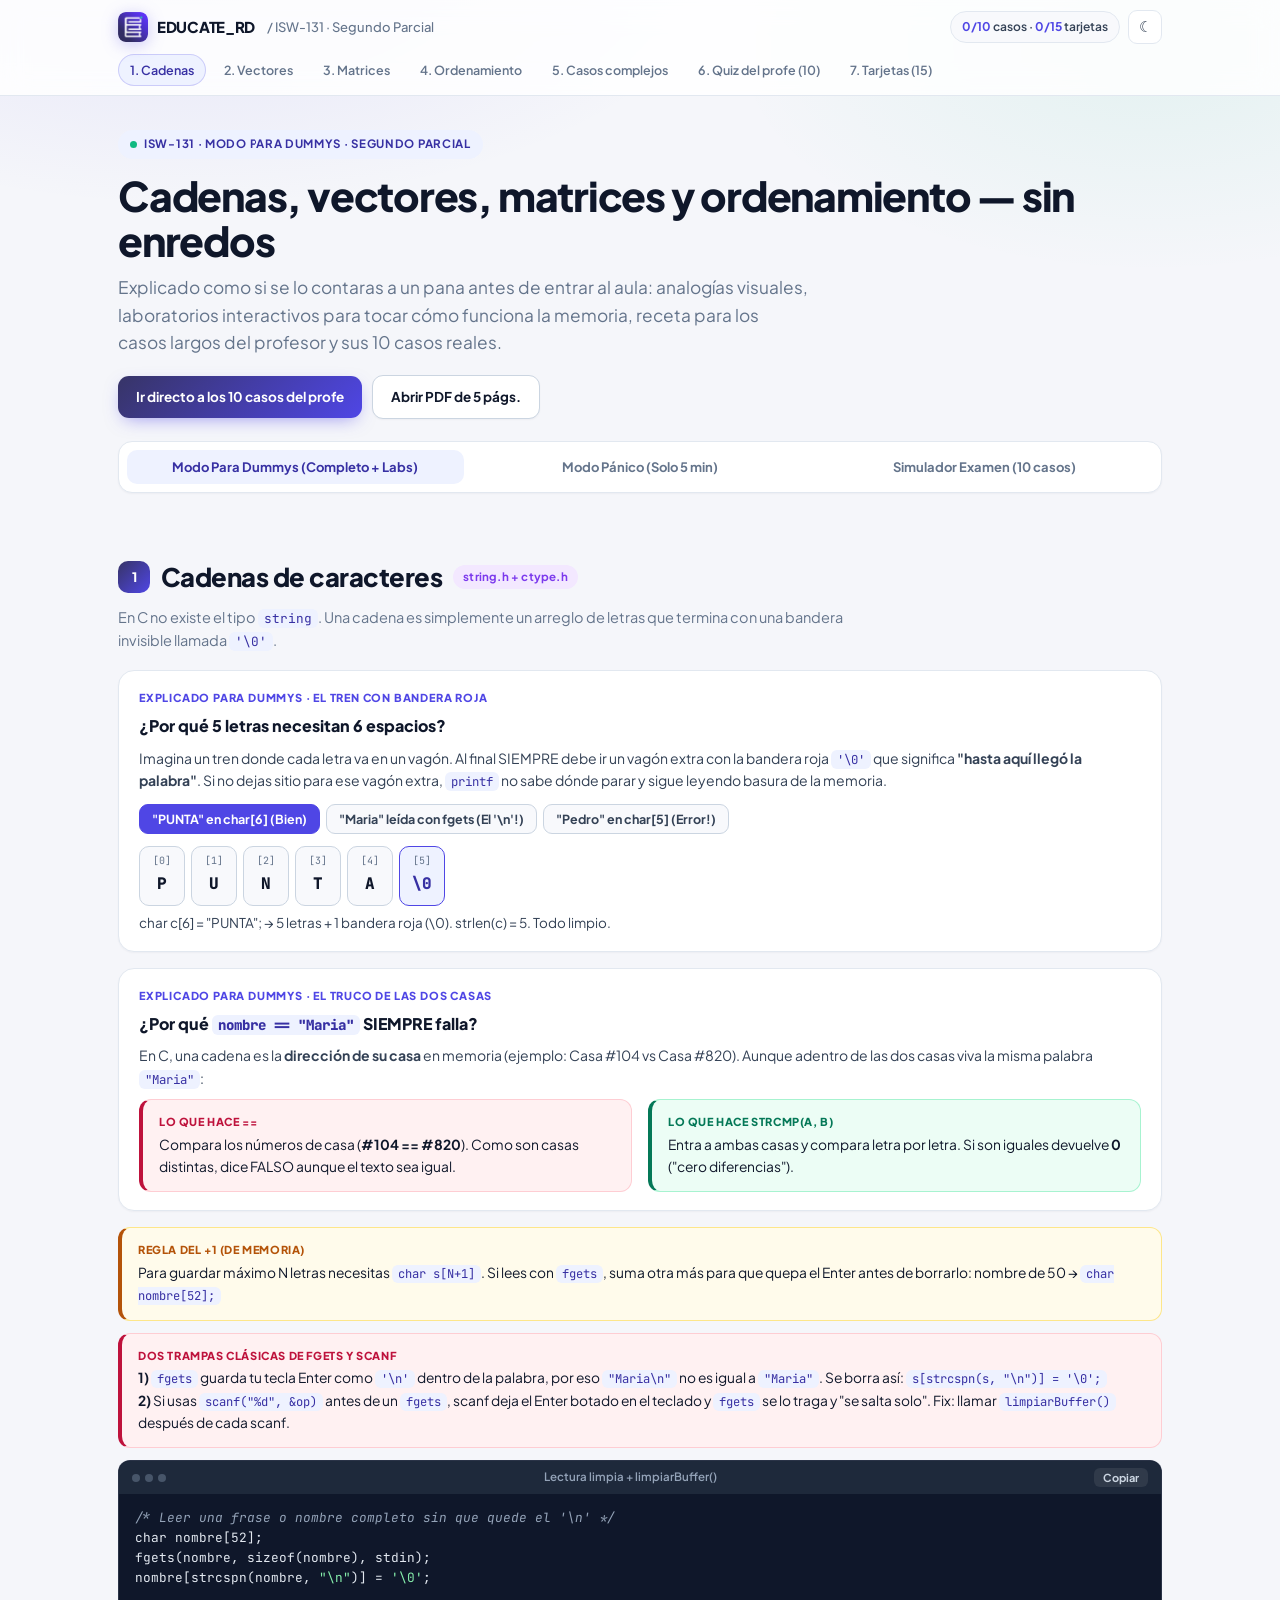
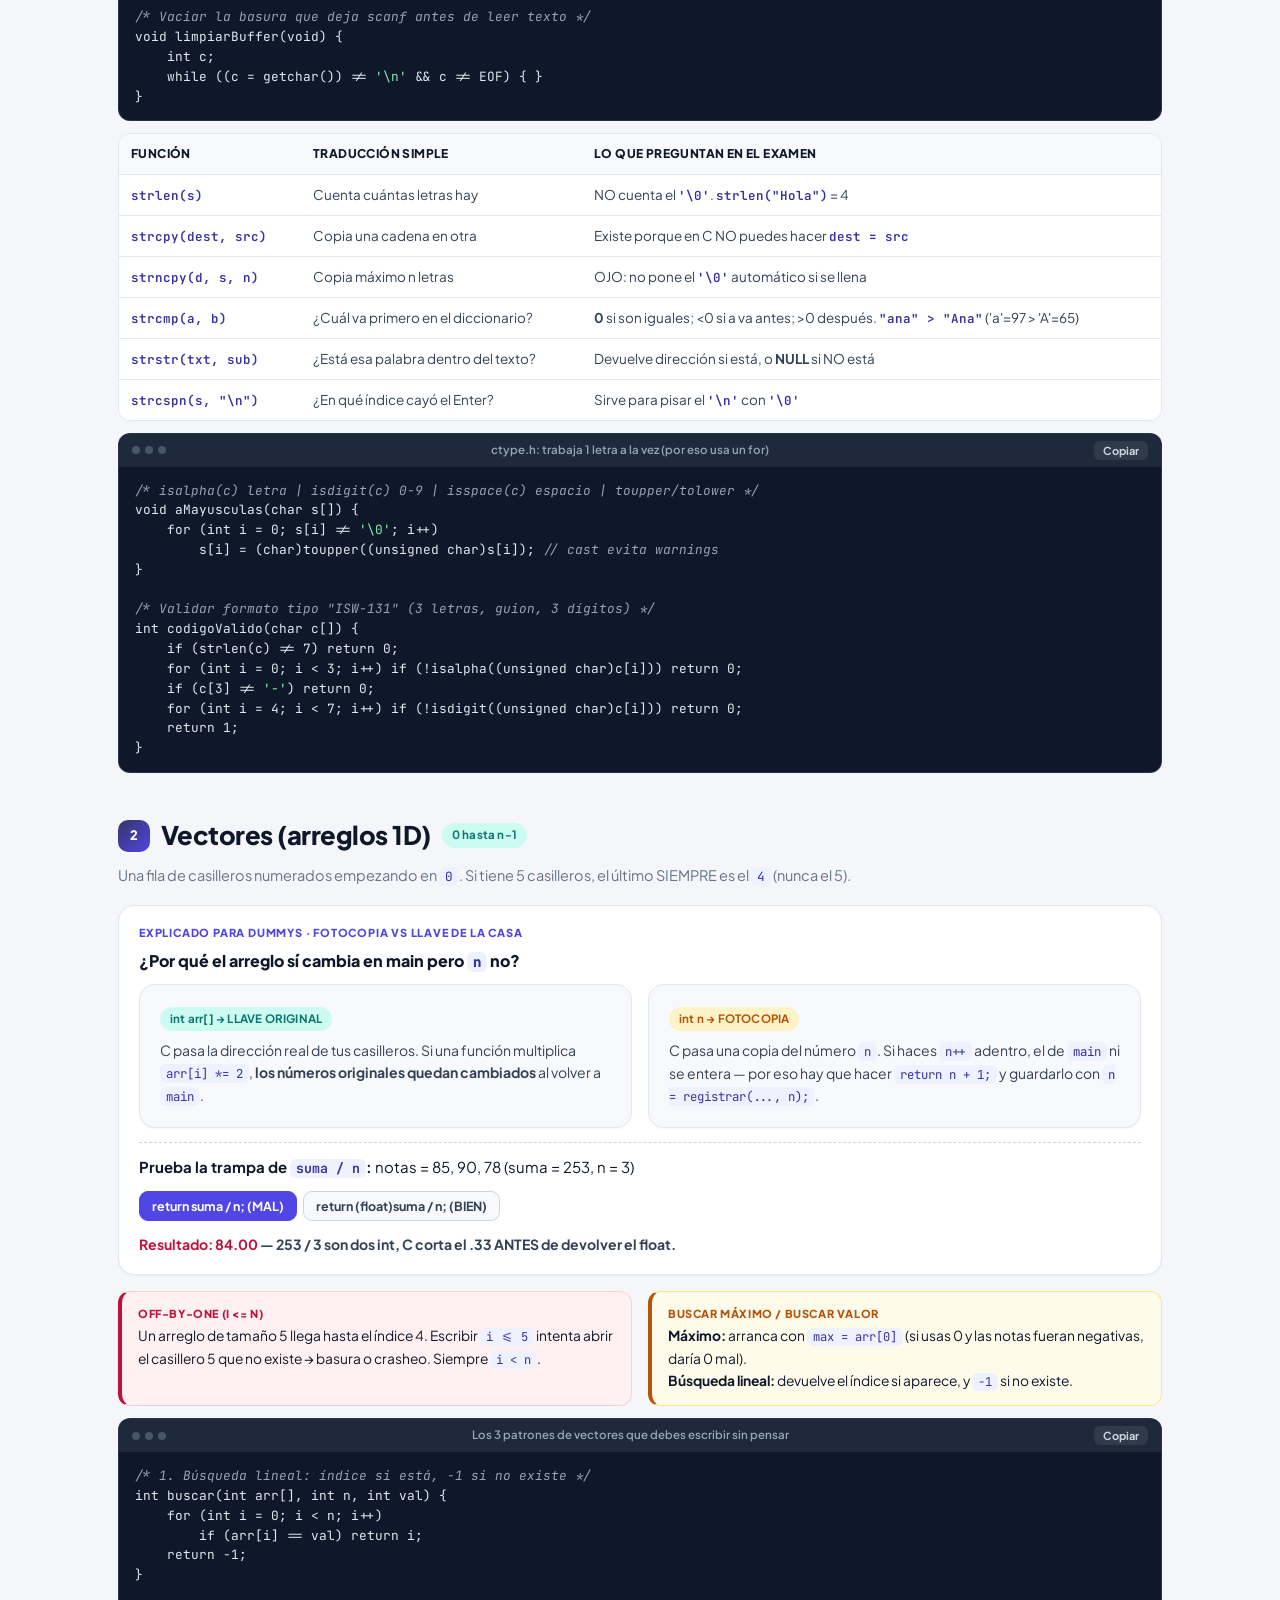
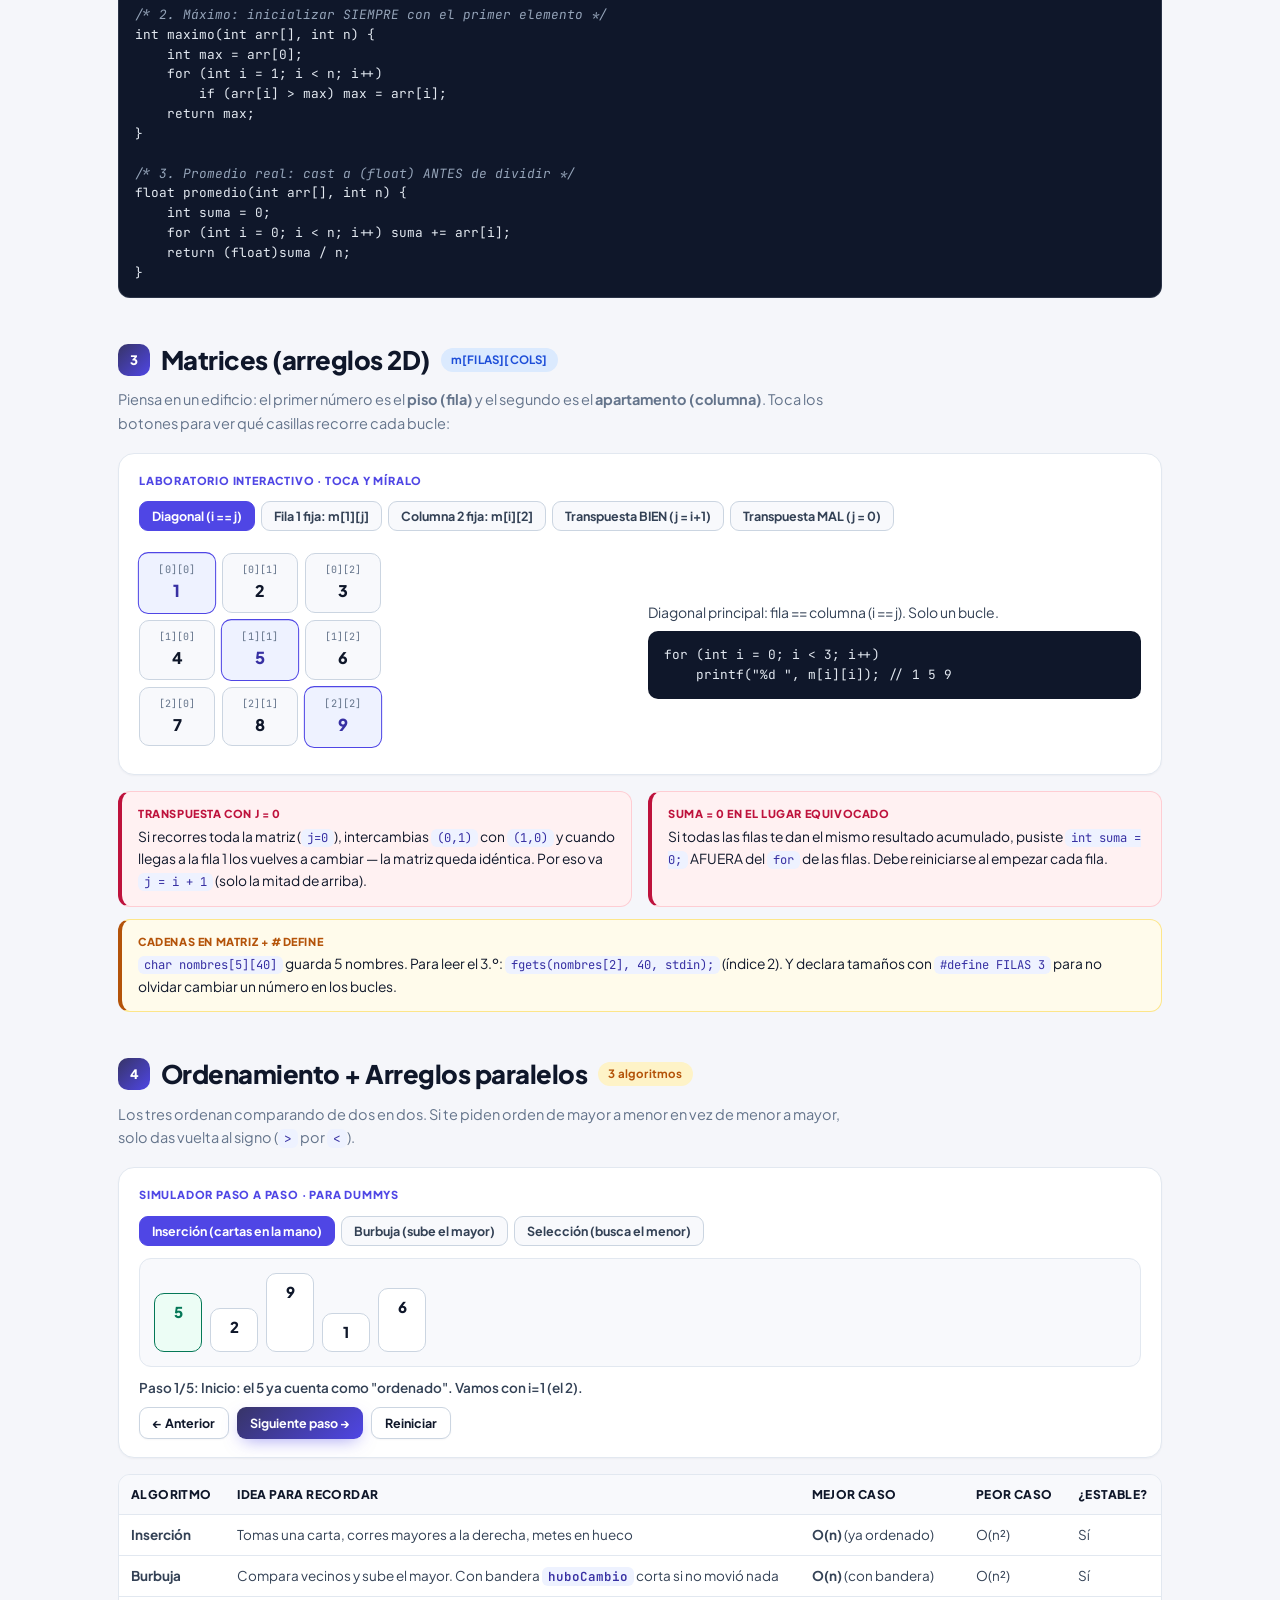
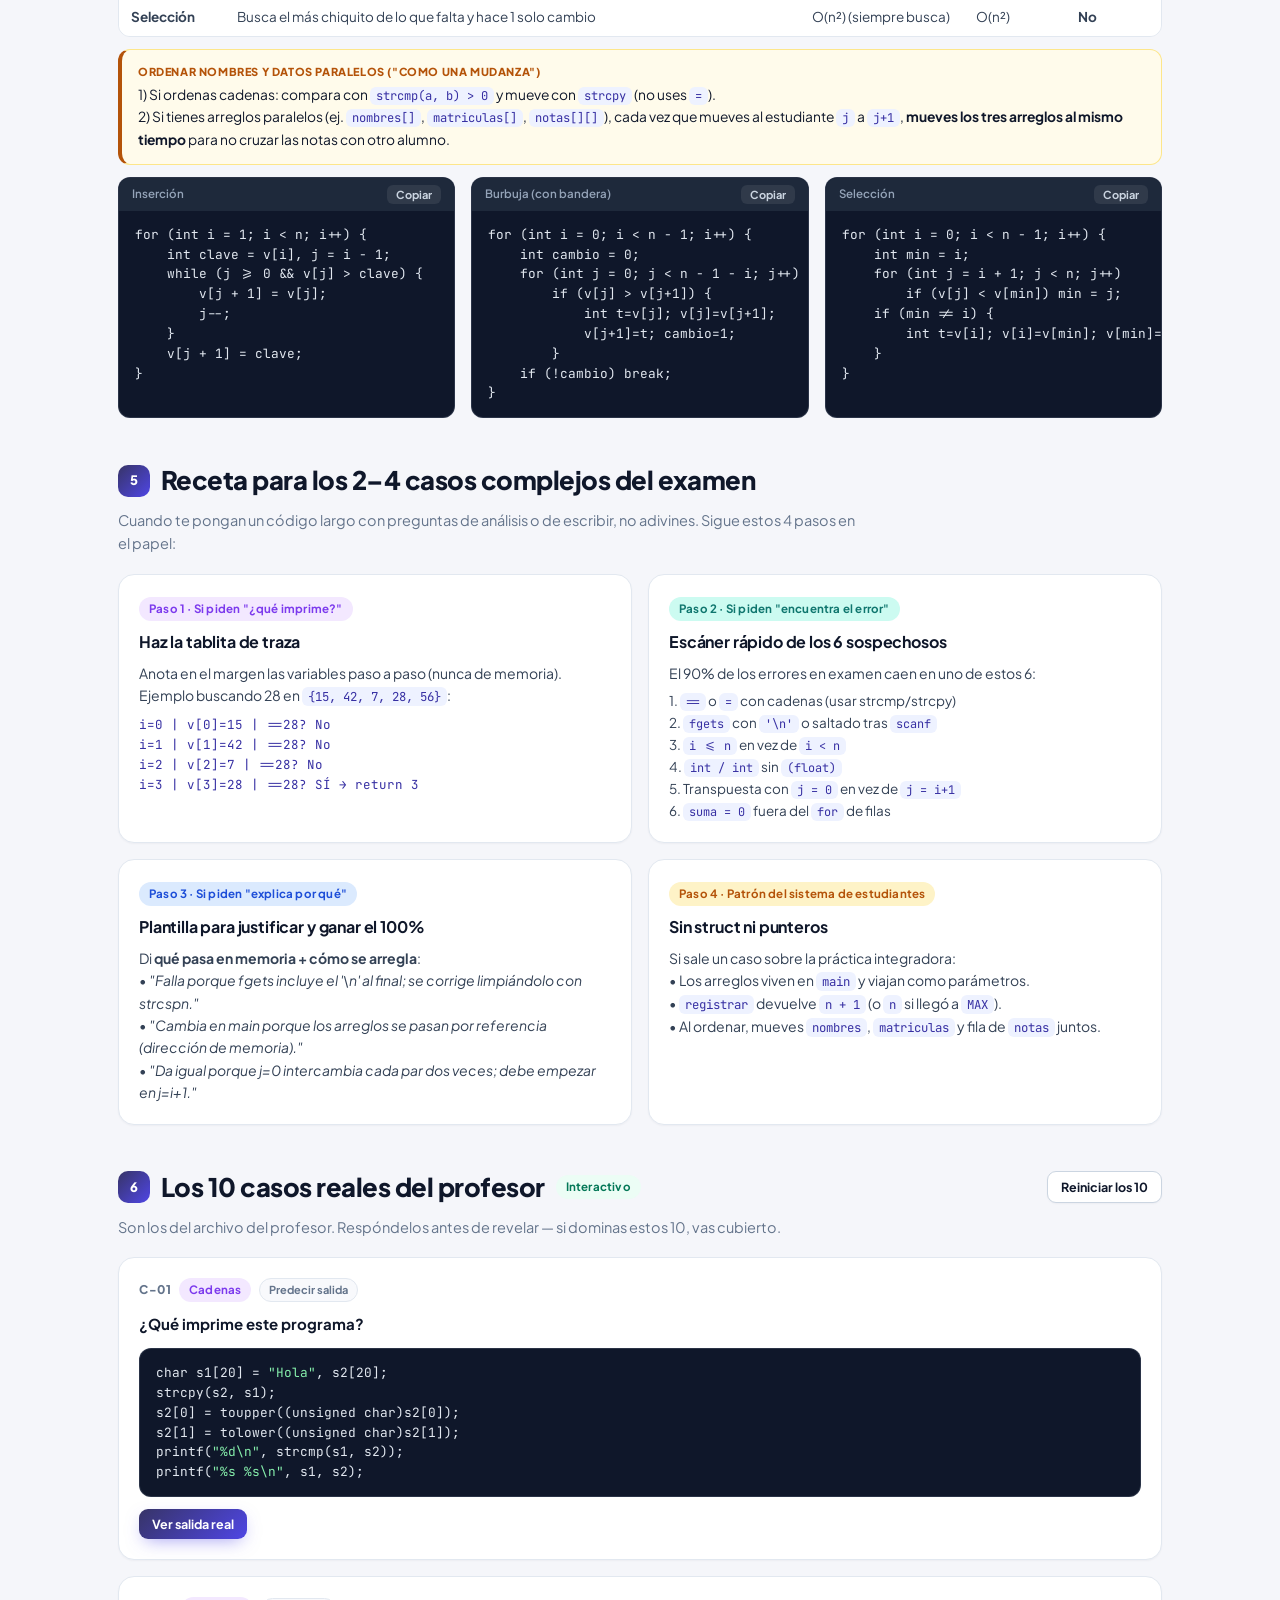
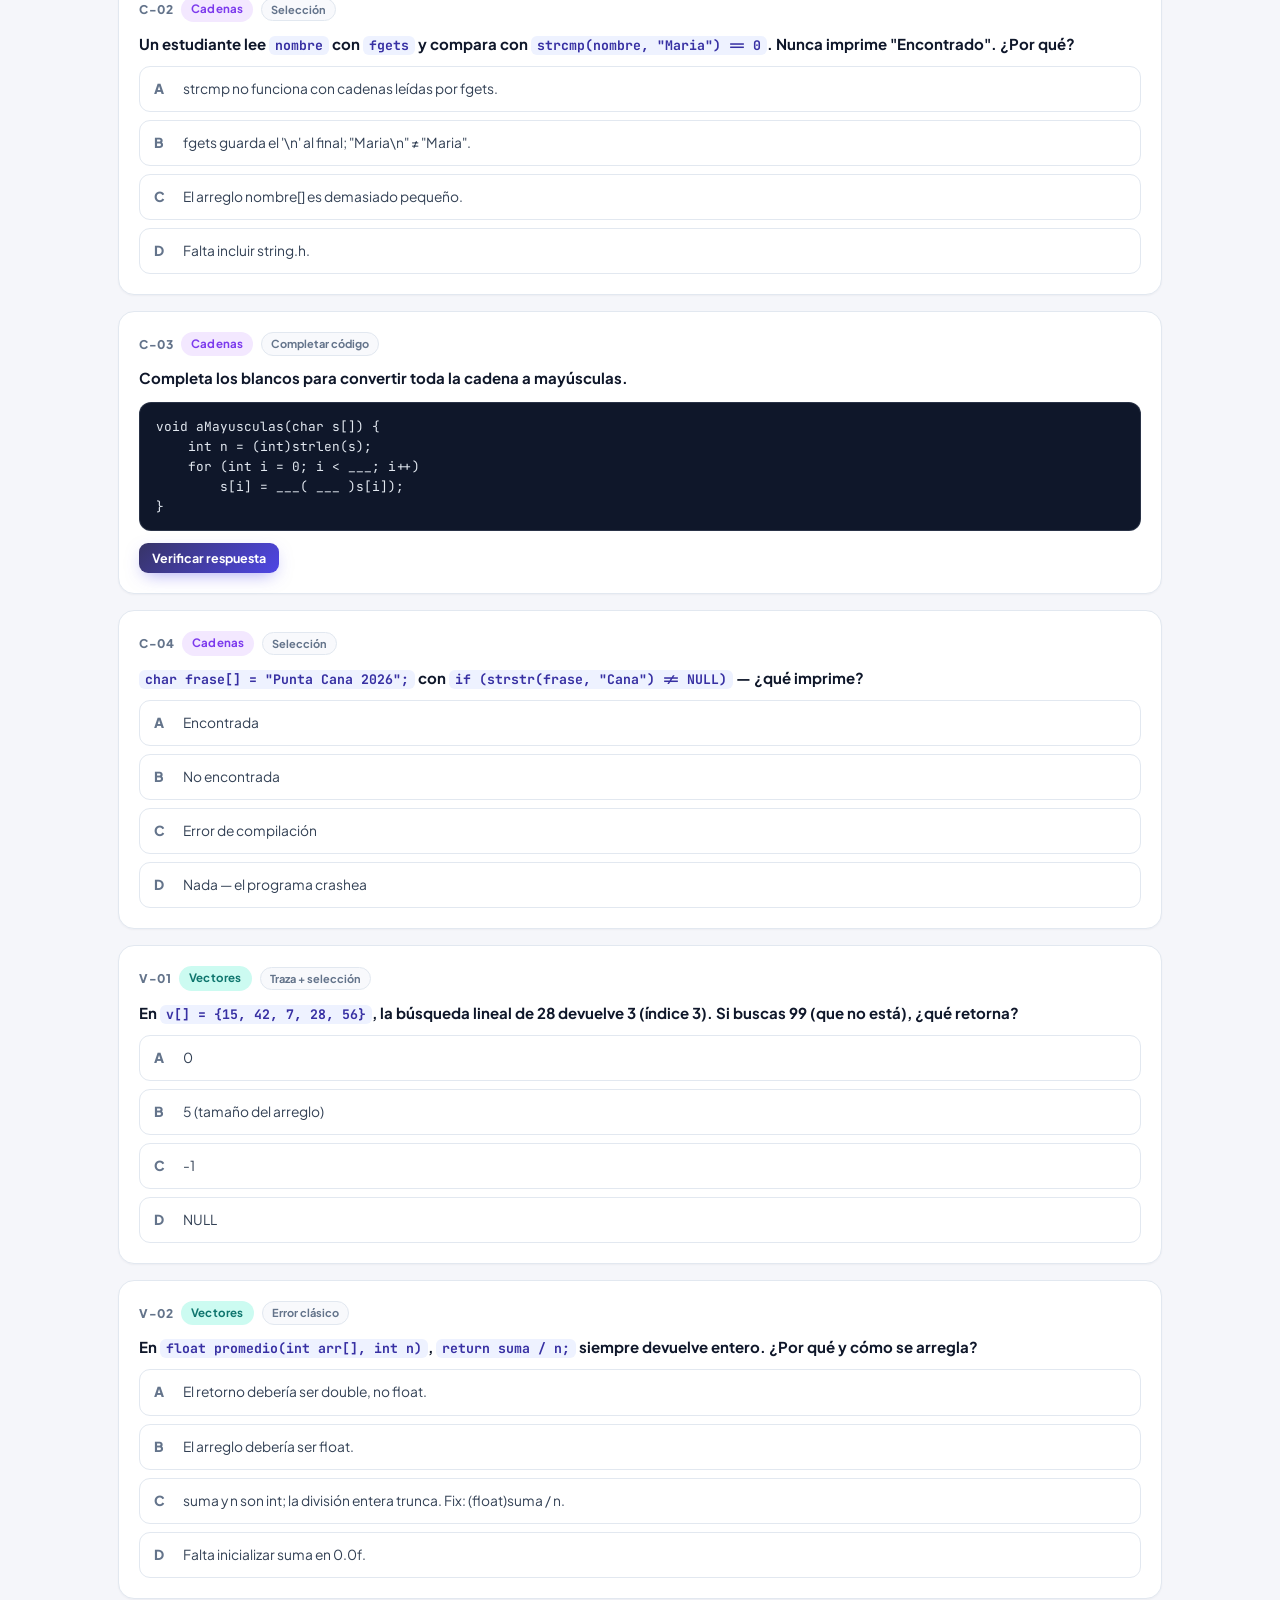
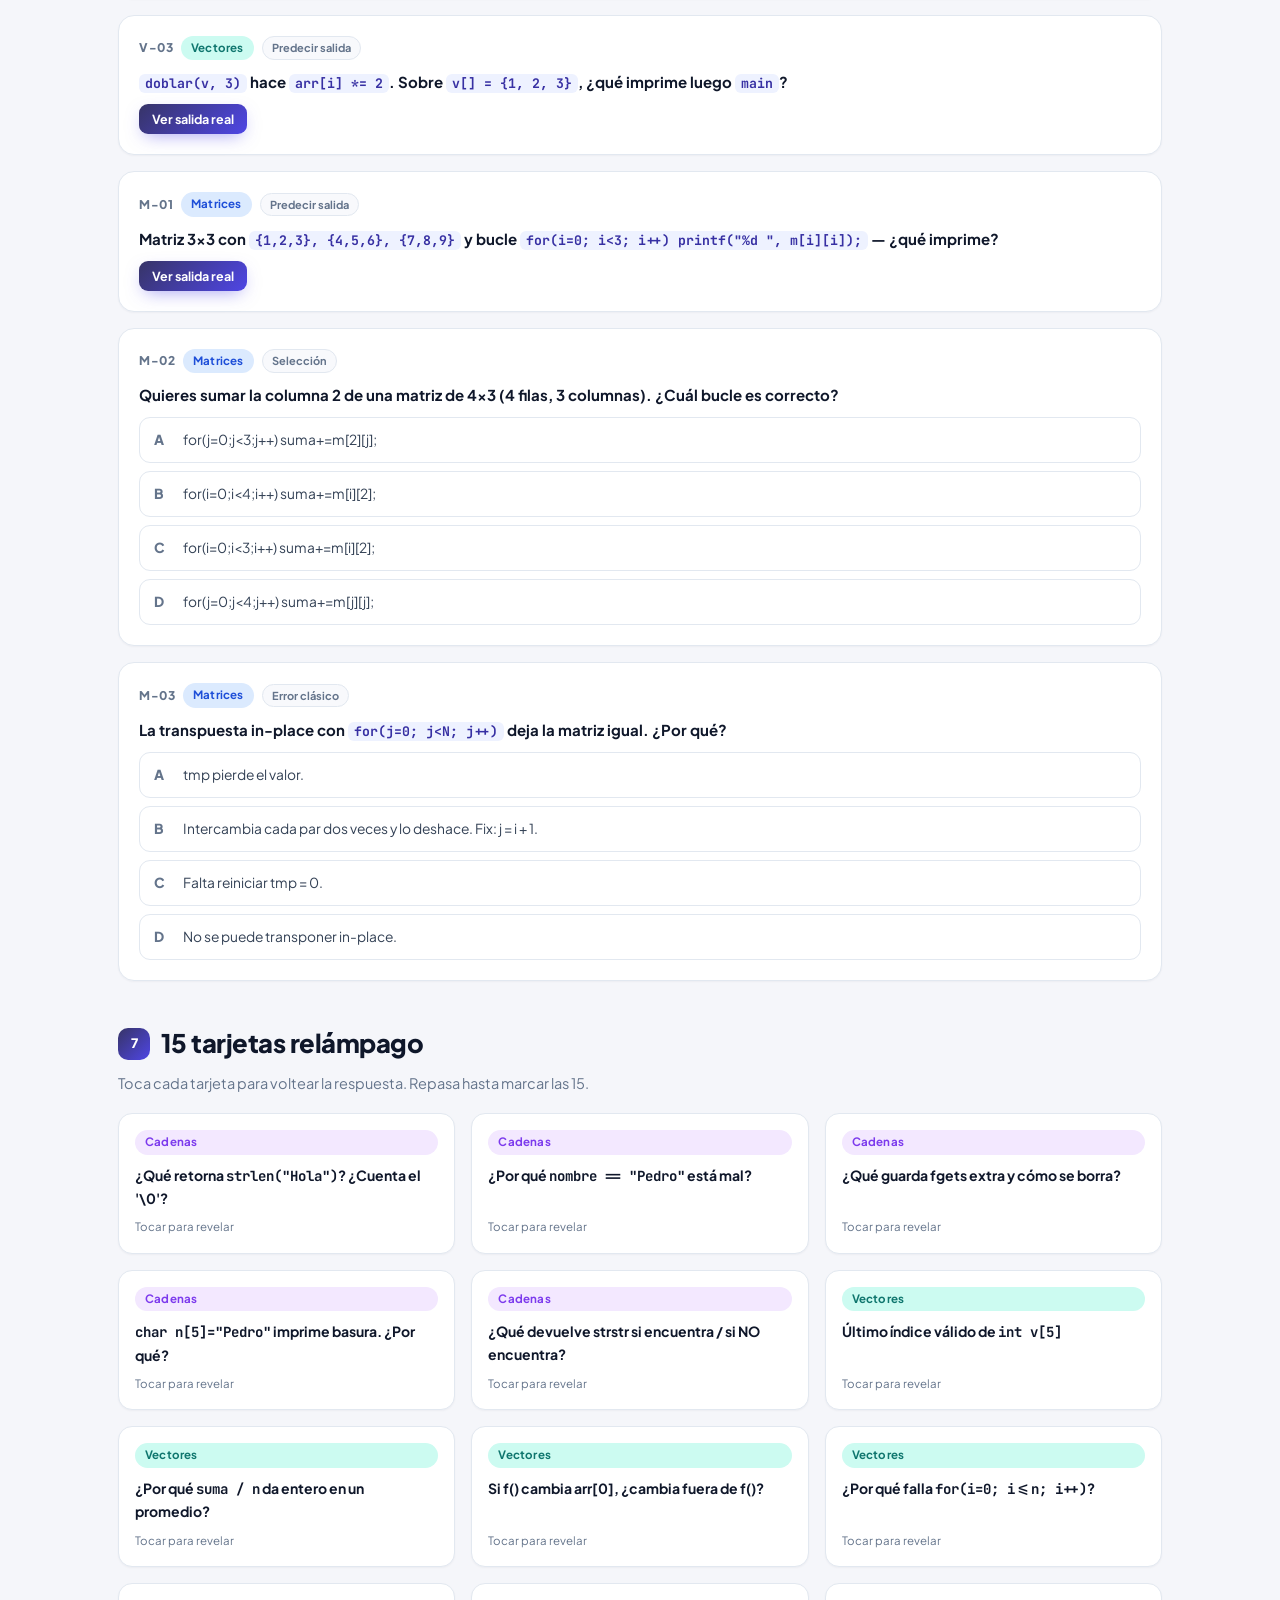
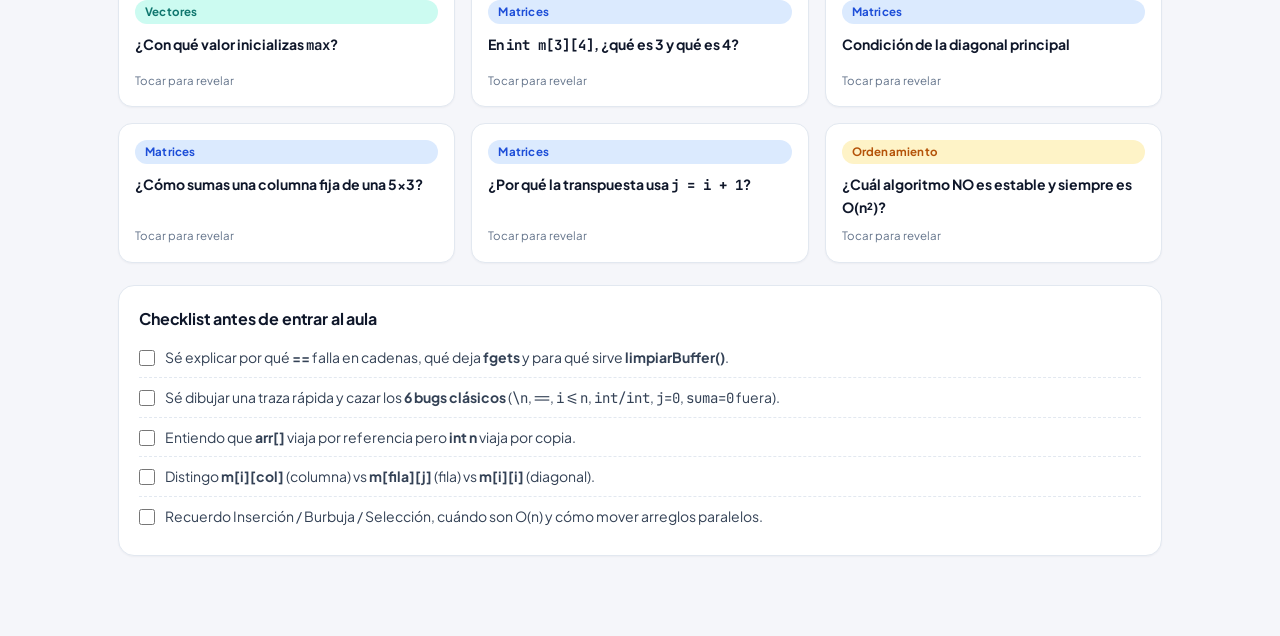
==== commit b13ec529: "EDUCATE_RD: logo en barra y favicons desde assets/media" ====
--- a/materias/isw-131-algoritmos/examen-2/index.html
+++ b/materias/isw-131-algoritmos/examen-2/index.html
@@ -4,6 +4,9 @@
 <meta charset="UTF-8">
 <meta name="viewport" content="width=device-width, initial-scale=1.0">
 <title>ISW-131 · Examen 2 — Guía interactiva · EDUCATE_RD</title>
+<link rel="icon" type="image/x-icon" href="../../../assets/media/favicon.ico">
+<link rel="icon" type="image/png" sizes="32x32" href="../../../assets/media/favicon-32.png">
+<link rel="apple-touch-icon" sizes="180x180" href="../../../assets/media/apple-touch-icon.png">
 <link rel="stylesheet" href="../../../assets/css/educate.css">
 </head>
 <body>
@@ -11,7 +14,7 @@
 <header class="topbar">
   <div class="topbar-in">
     <a class="brand" href="../../../index.html">
-      <span class="brand-mark">E</span>
+      <img class="brand-logo" src="../../../assets/media/logo-mark.png" alt="Logo EDUCATE_RD">
       <span>EDUCATE_RD</span>
     </a>
     <span class="crumb">/ ISW-131 · Segundo Parcial</span>
--- a/assets/css/educate.css
+++ b/assets/css/educate.css
@@ -115,6 +115,11 @@
   color: #fff; display: inline-flex; align-items: center; justify-content: center;
   font-size: 13px; font-weight: 800; box-shadow: 0 3px 10px rgba(79,70,229,.35);
 }
+.brand-logo {
+  width: 30px; height: 30px; border-radius: 8px;
+  display: block; object-fit: contain; flex-shrink: 0;
+  filter: drop-shadow(0 3px 8px rgba(79,70,229,.28));
+}
 .crumb {
   color: var(--muted); font-size: 13px; font-weight: 500;
   white-space: nowrap; overflow: hidden; text-overflow: ellipsis; max-width: 280px;
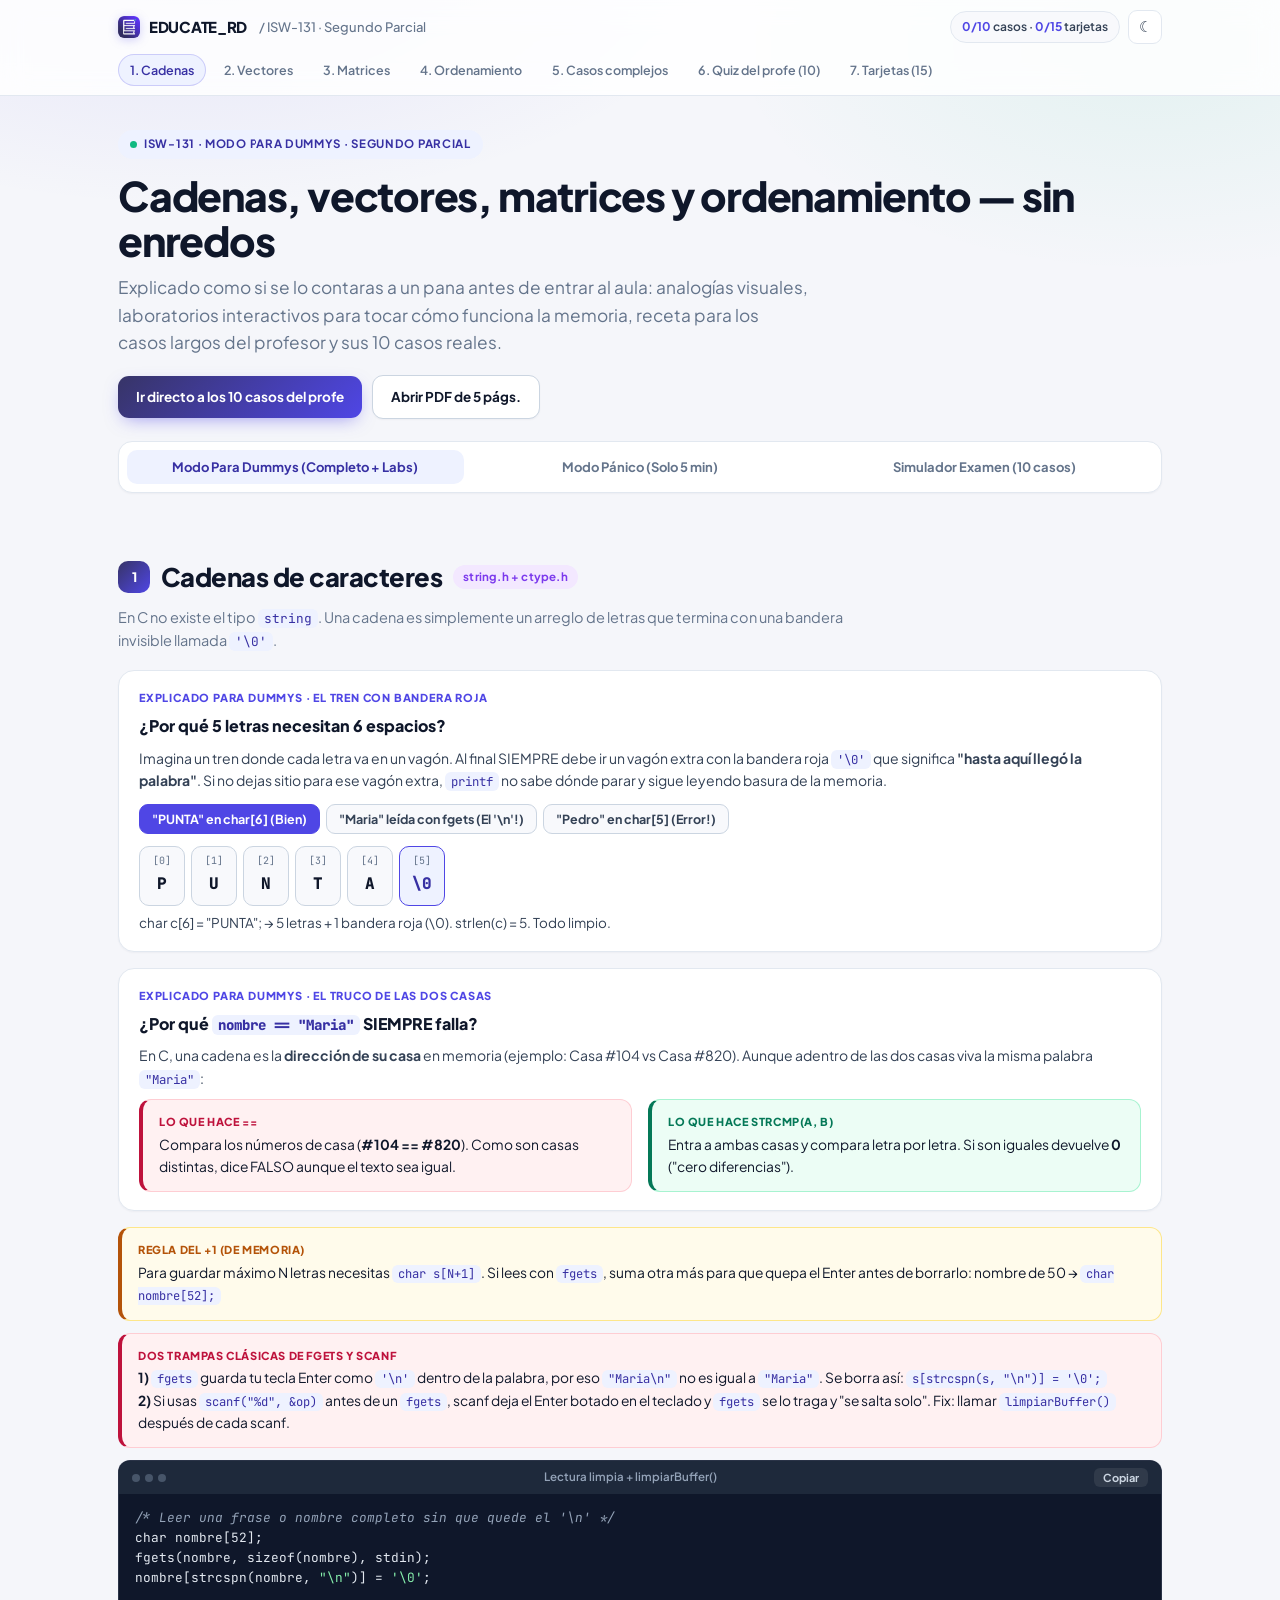
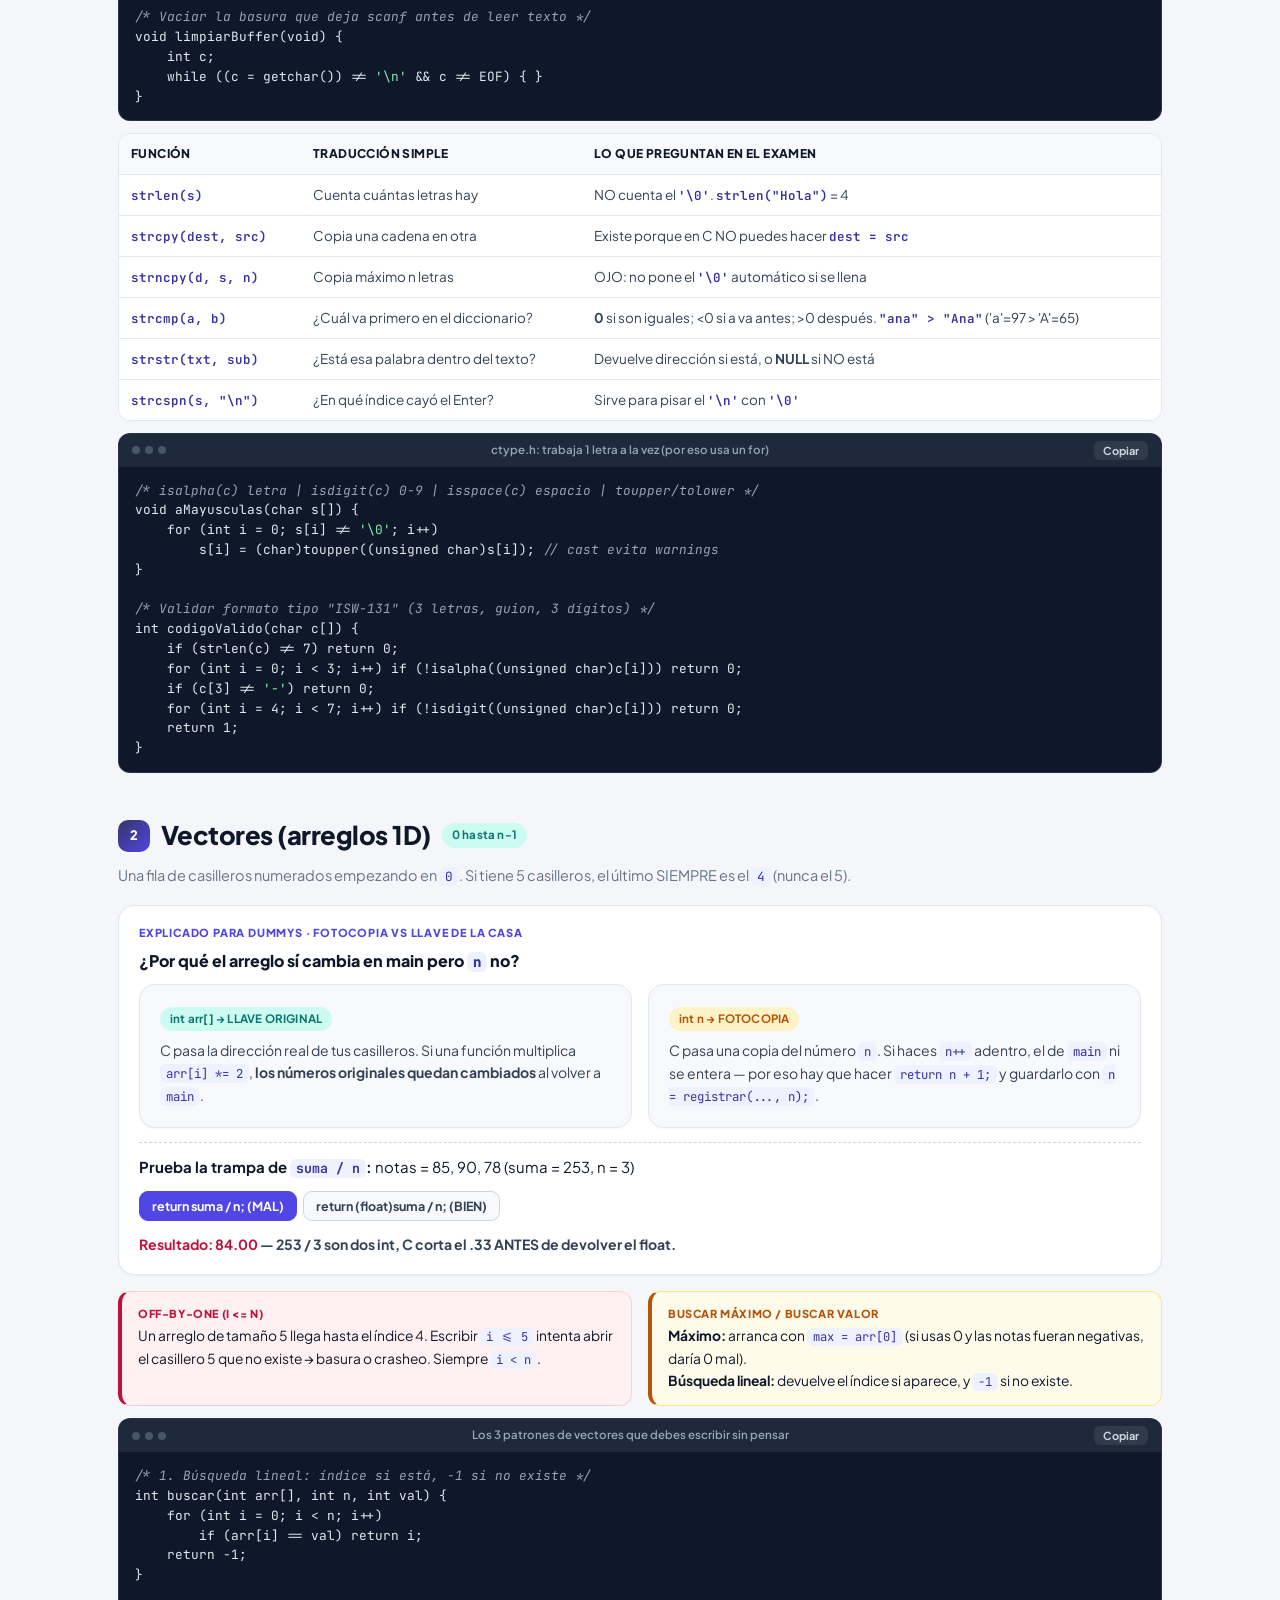
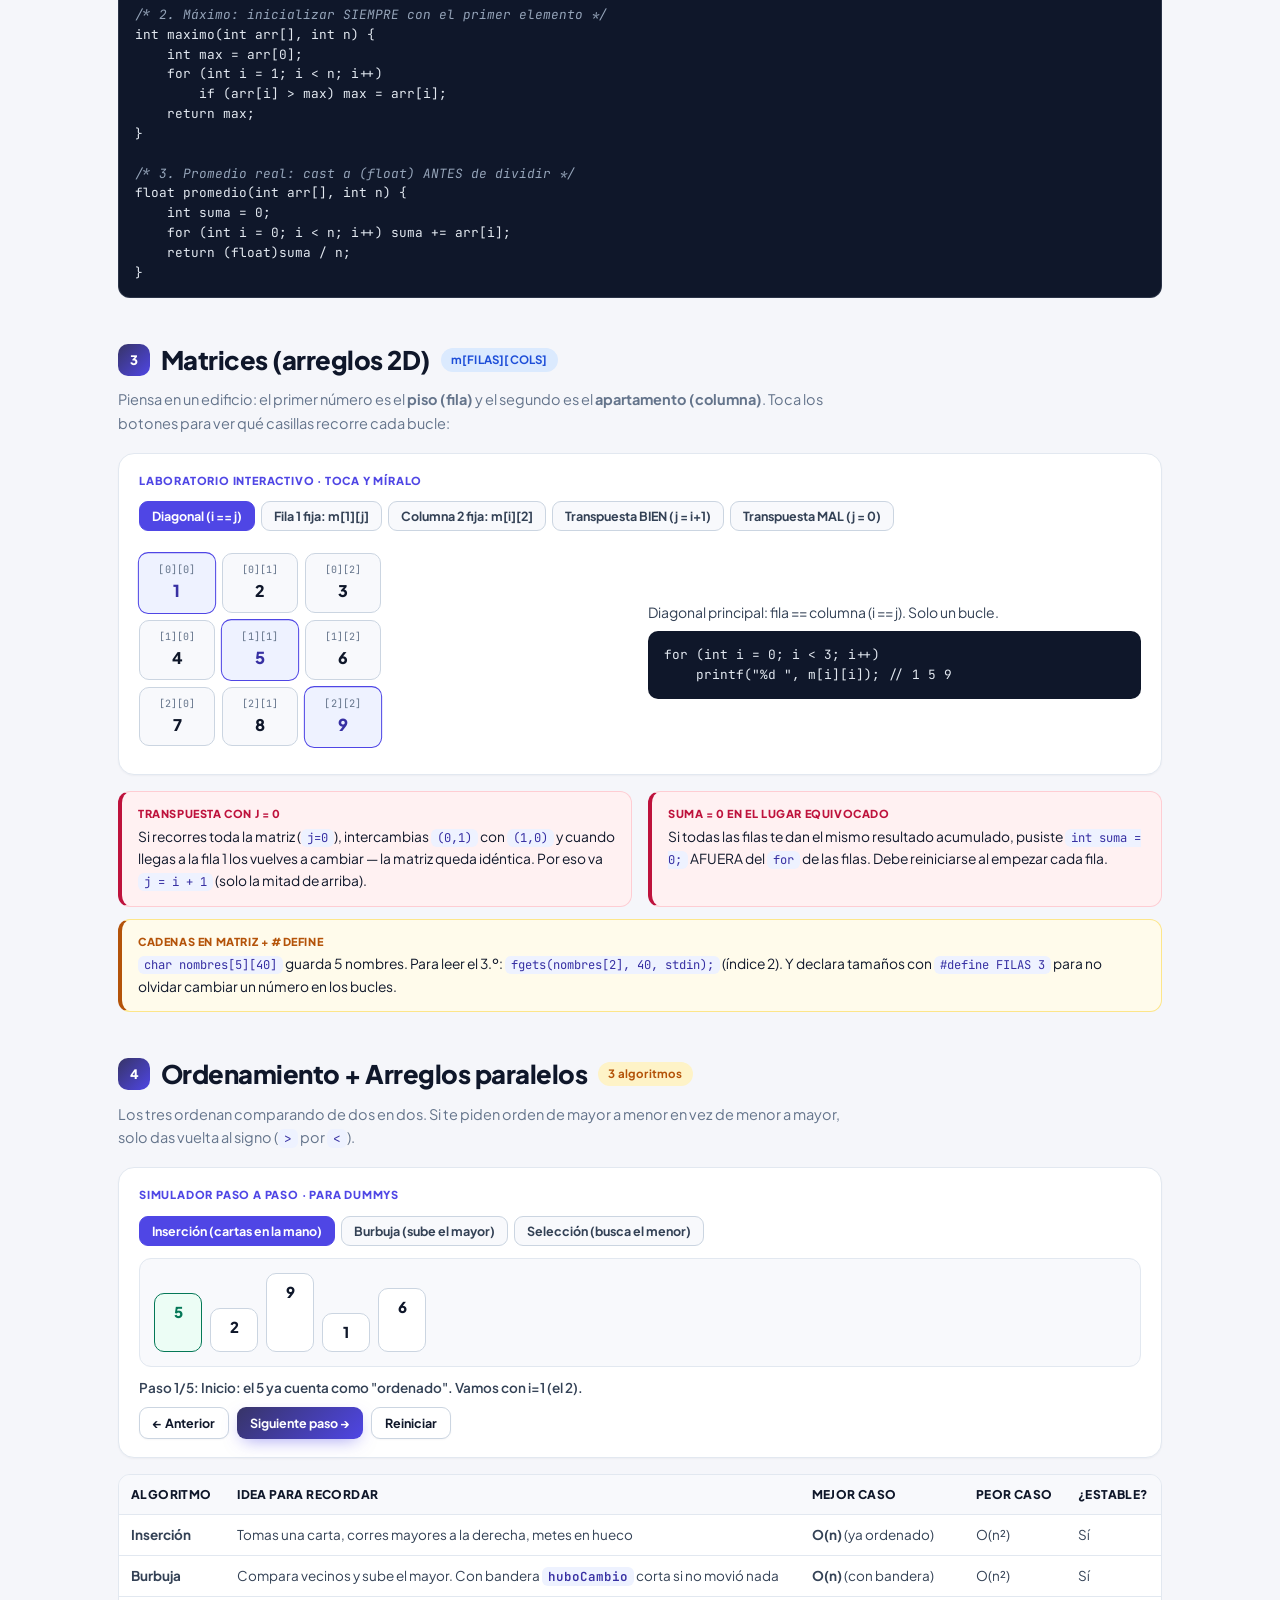
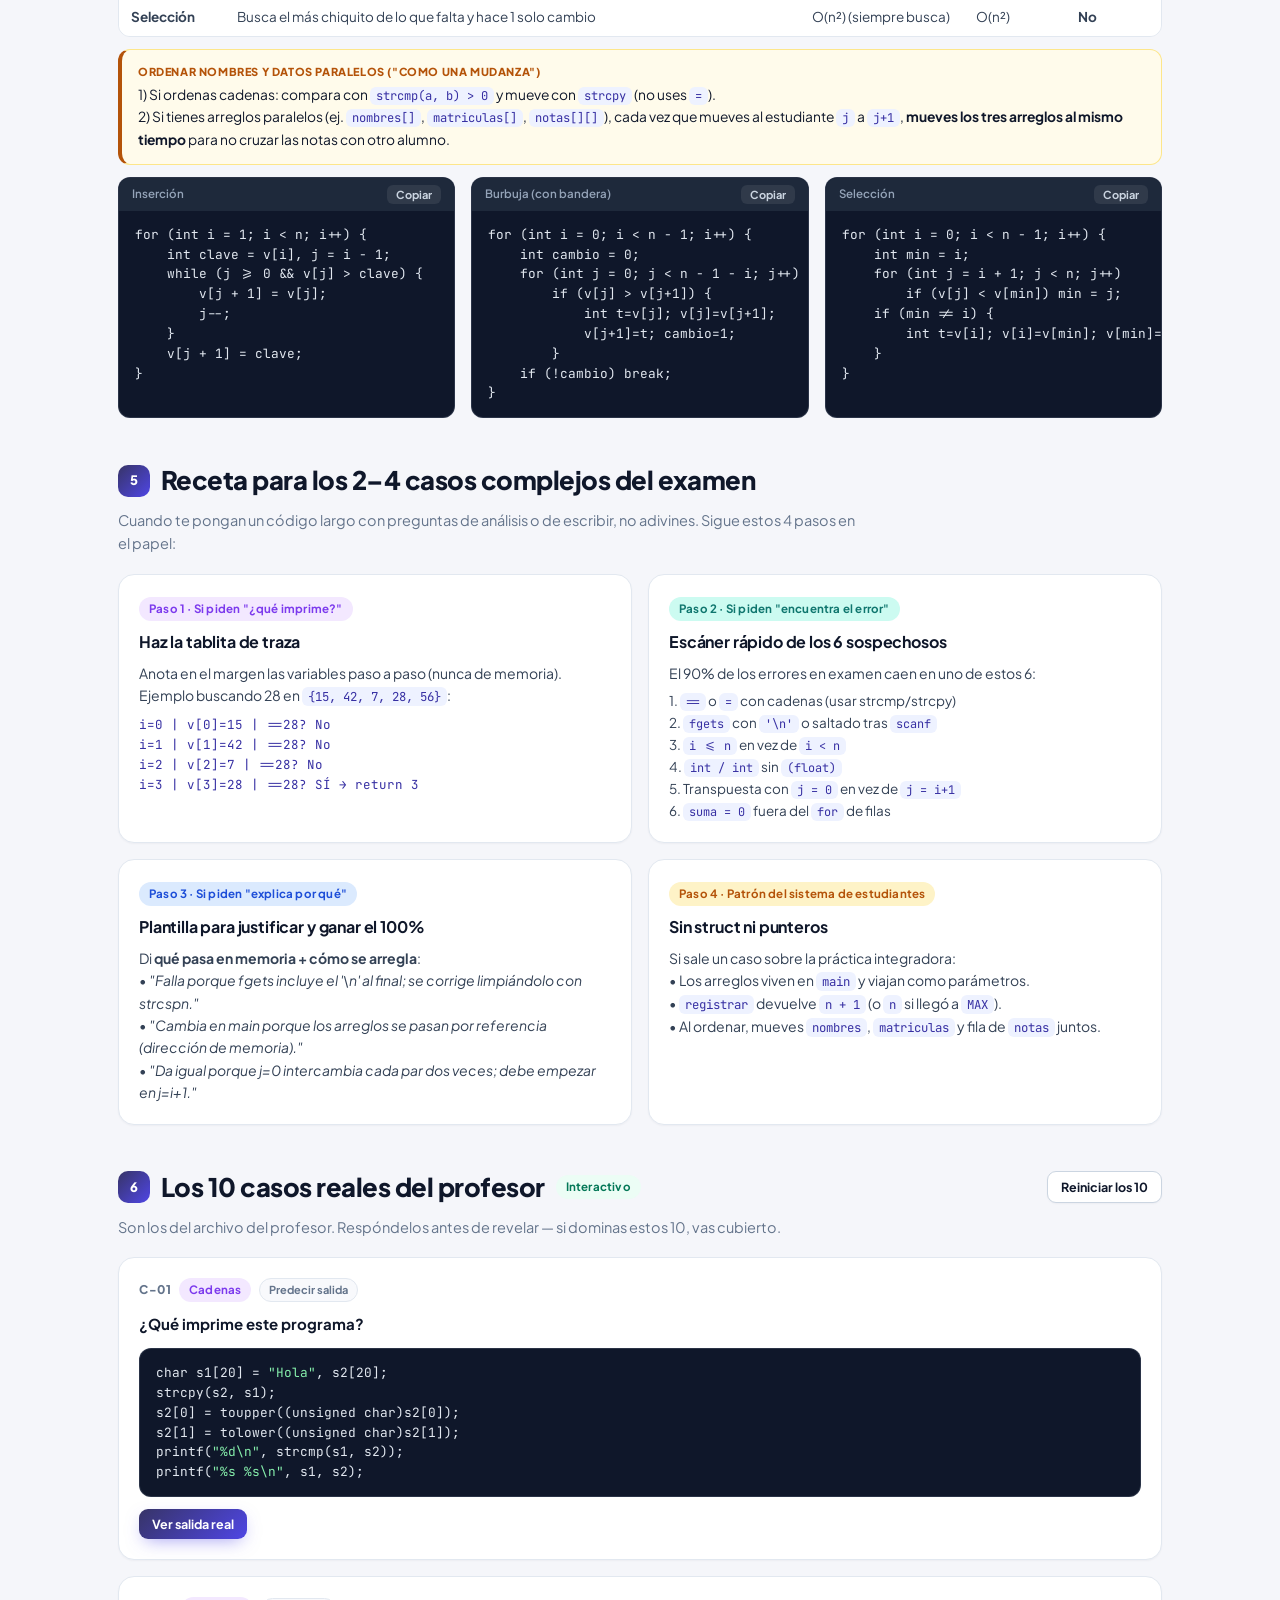
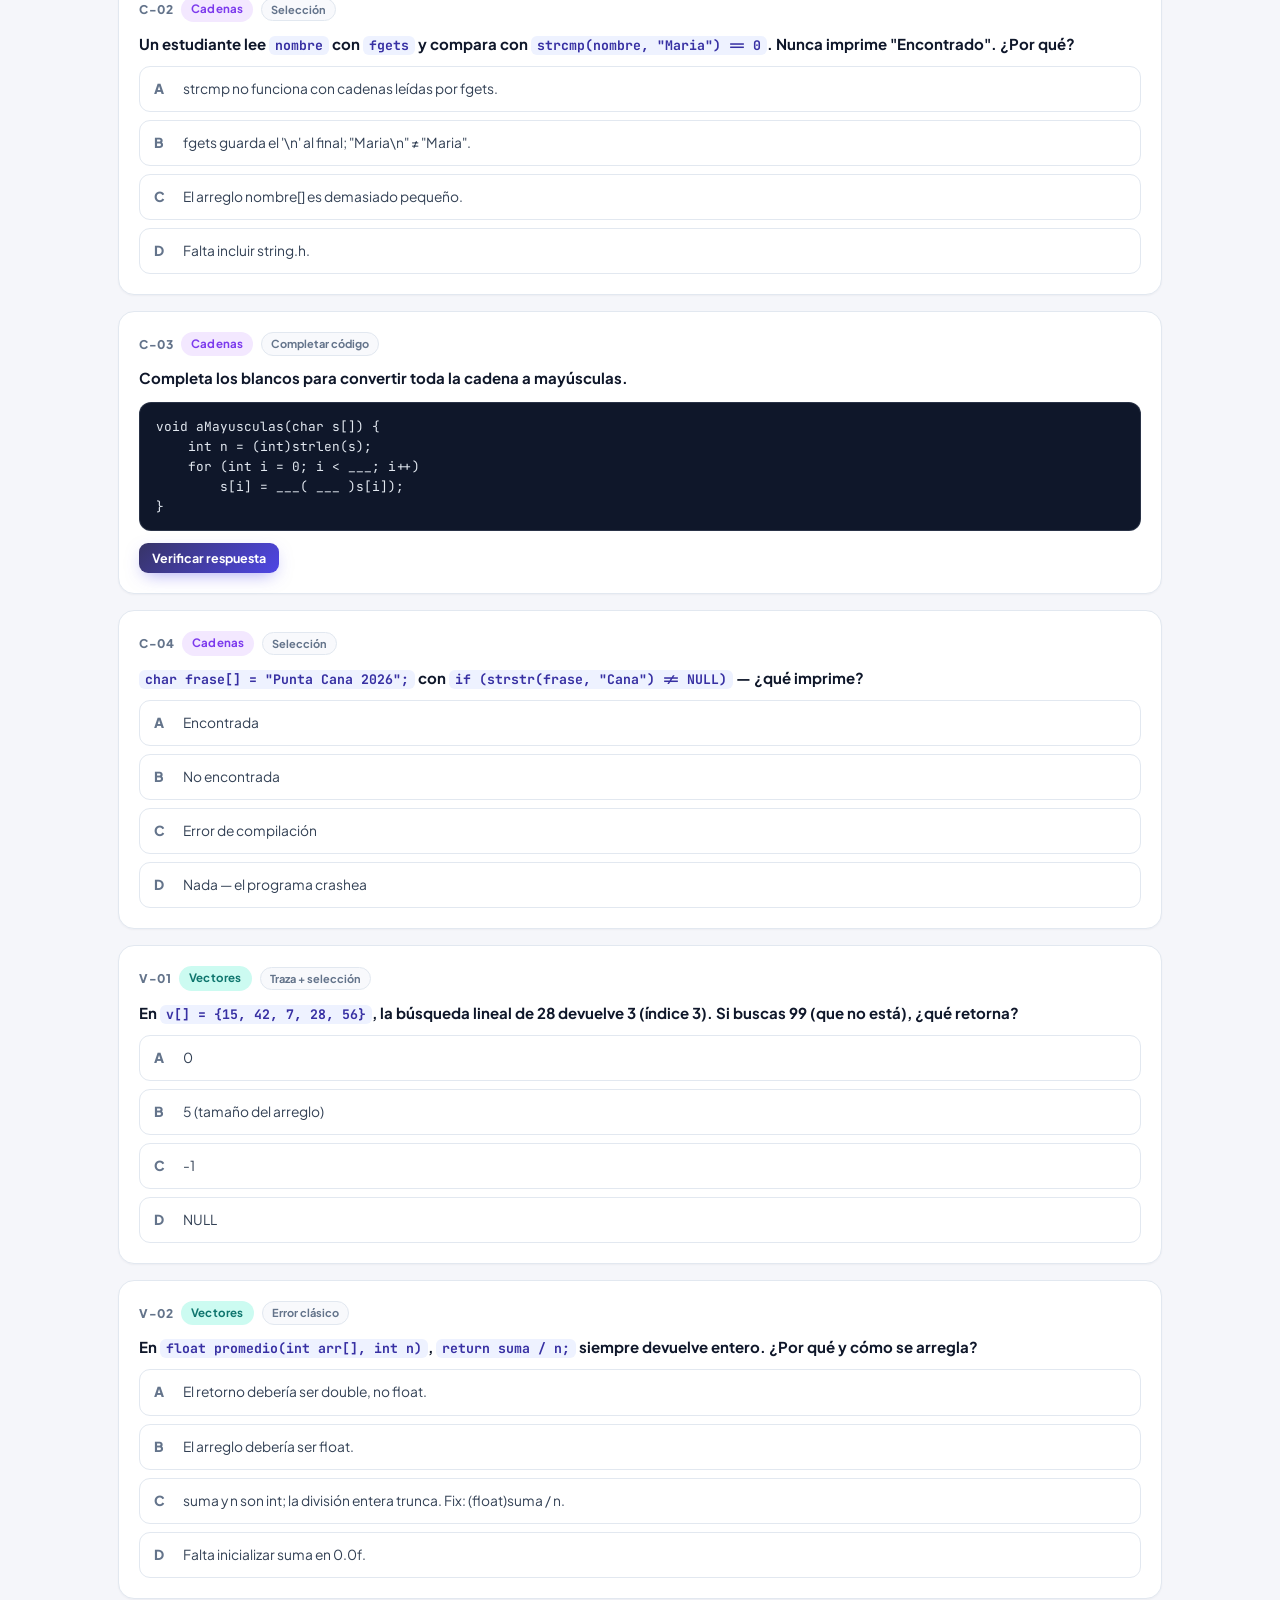
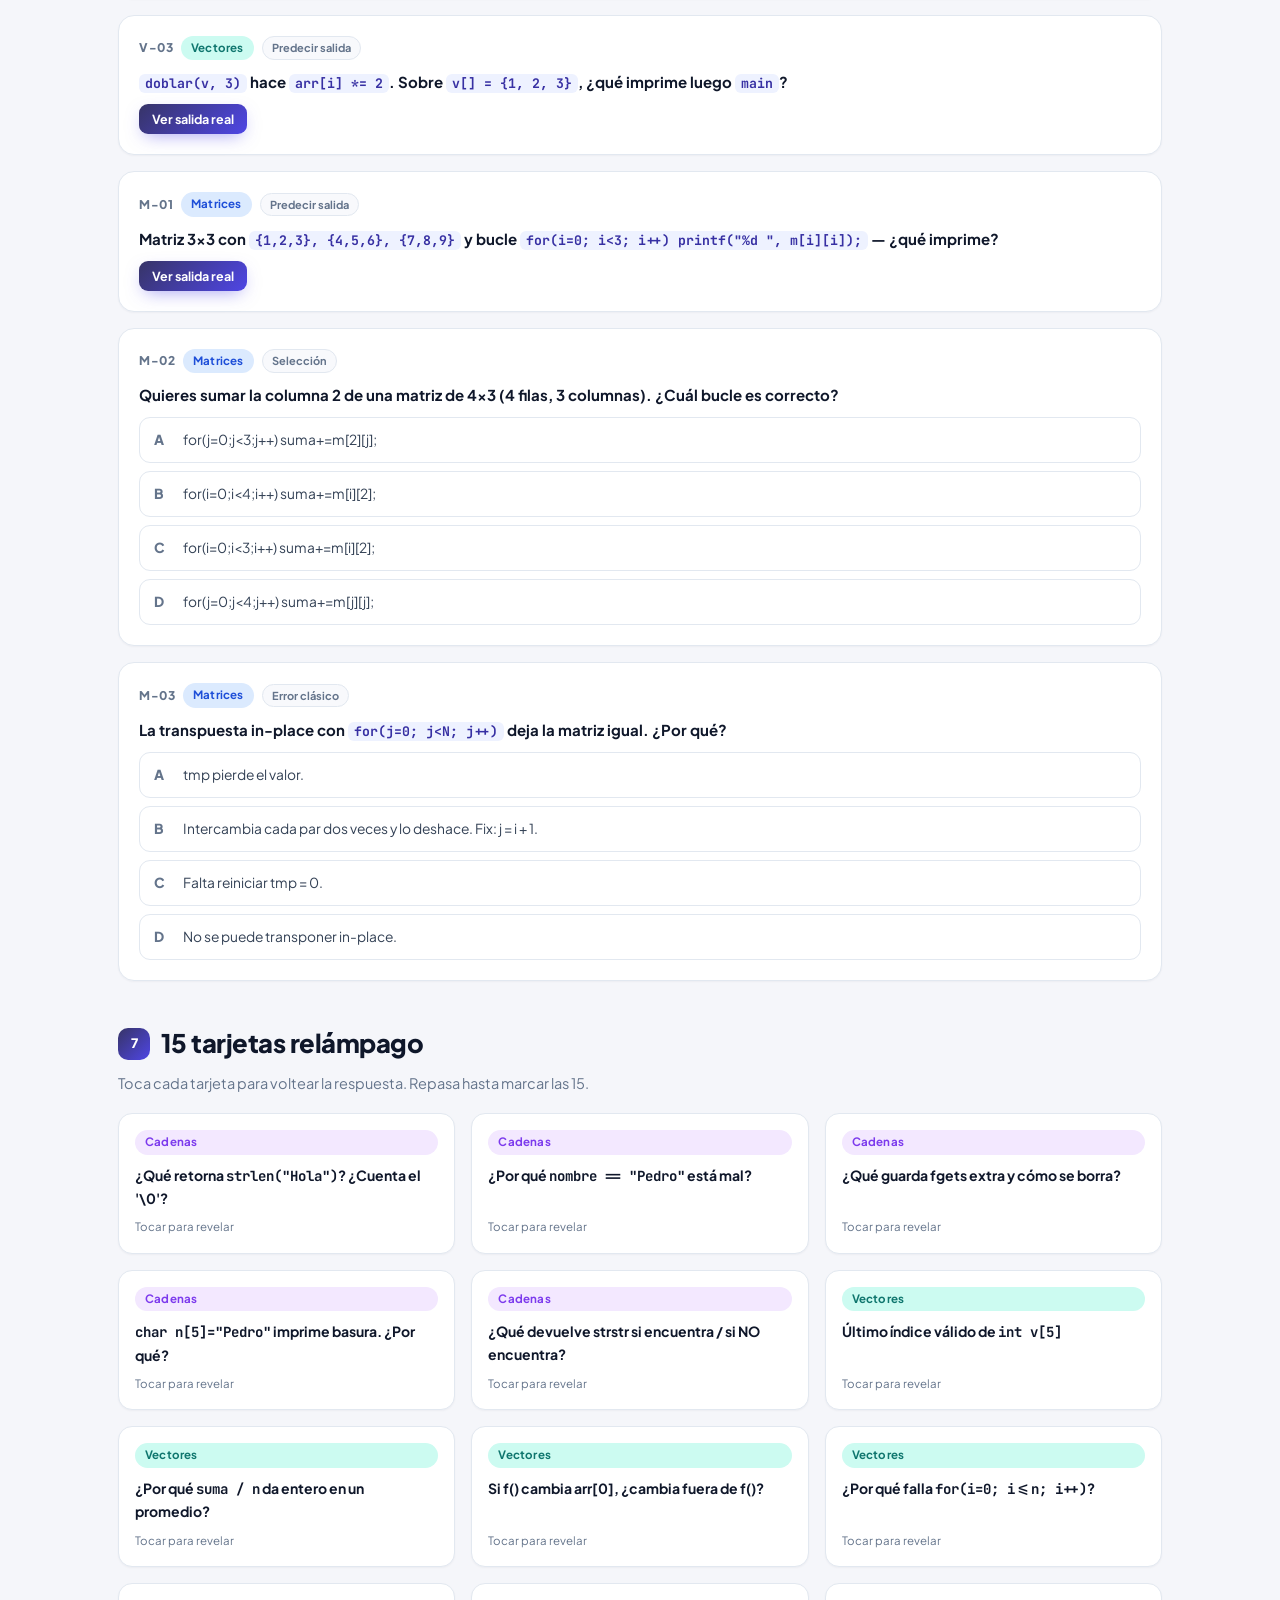
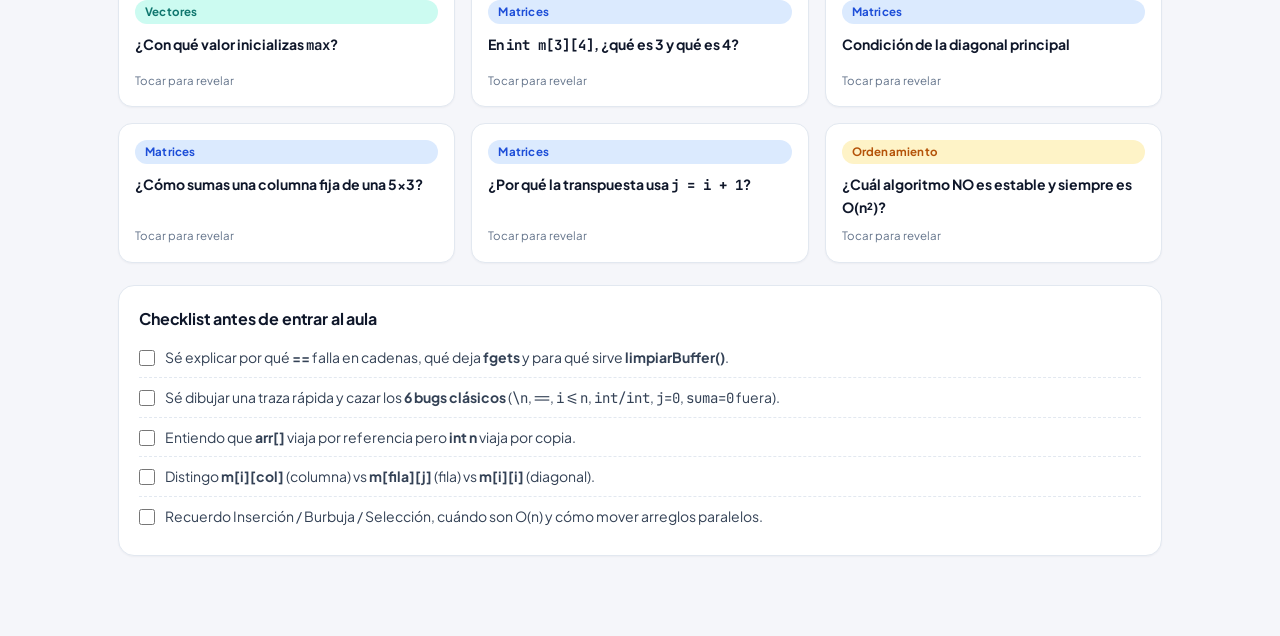
==== commit f798e14c: "EDUCATE_RD: mobile UX nativo (touch targets, modebar apilado, prog-pill compacto, sin zoom iOS)" ====
--- a/materias/isw-131-algoritmos/examen-2/index.html
+++ b/materias/isw-131-algoritmos/examen-2/index.html
@@ -19,7 +19,7 @@
     </a>
     <span class="crumb">/ ISW-131 · Segundo Parcial</span>
     <div class="top-right">
-      <span class="prog-pill" id="prog-text"><b>0/10</b> casos · <b>0/15</b> tarjetas</span>
+      <span class="prog-pill" id="prog-text"><b>0/10</b><span class="pl"> casos</span><span class="ps"> · </span><b>0/15</b><span class="pl"> tarjetas</span></span>
       <button class="icon-btn" id="theme-toggle" type="button" aria-label="Cambiar tema">☾</button>
     </div>
   </div>
--- a/assets/css/educate.css
+++ b/assets/css/educate.css
@@ -89,6 +89,7 @@
 }
 code, kbd, pre, .mono { font-family: "JetBrains Mono", "Cascadia Code", Consolas, monospace; }
 img, svg { max-width: 100%; height: auto; }
+a, button, .opt, .fc, .mat-btn, input, select { touch-action: manipulation; }
 
 .wrap { width: 100%; max-width: 1080px; margin: 0 auto; padding: 0 18px 80px; }
 
@@ -116,9 +117,9 @@
   font-size: 13px; font-weight: 800; box-shadow: 0 3px 10px rgba(79,70,229,.35);
 }
 .brand-logo {
-  width: 30px; height: 30px; border-radius: 8px;
+  width: 22px; height: 22px; border-radius: 6px;
   display: block; object-fit: contain; flex-shrink: 0;
-  filter: drop-shadow(0 3px 8px rgba(79,70,229,.28));
+  filter: drop-shadow(0 2px 5px rgba(79,70,229,.25));
 }
 .crumb {
   color: var(--muted); font-size: 13px; font-weight: 500;
@@ -152,16 +153,6 @@
 }
 .subnav a:hover { color: var(--ink); background: var(--surface-2); }
 .subnav a.on { background: var(--brand-l); color: var(--brand-ink); border-color: rgba(79,70,229,.22); }
-
-@media (max-width: 640px) {
-  .crumb { display: none; }
-  .topbar-in { padding: 8px 14px; flex-wrap: nowrap; gap: 8px; }
-  .brand span:last-child { font-size: 14px; }
-  .prog-pill { font-size: 11px; padding: 4px 9px; }
-  .icon-btn { width: 31px; height: 31px; font-size: 14px; }
-  .subnav { padding: 0 14px 8px; }
-  .wrap { padding: 0 14px 64px; }
-}
 
 /* ---------- Hero ---------- */
 .hero { padding: 34px 0 22px; }
@@ -471,6 +462,40 @@
 .check li:last-child { border-bottom: 0; }
 .check li input { margin-top: 4px; accent-color: var(--brand-2); width: 16px; height: 16px; flex-shrink: 0; }
 
+@media (max-width: 640px) {
+  .crumb { display: none; }
+  .topbar-in { padding: 8px 12px; flex-wrap: nowrap; gap: 8px; }
+  .brand { padding: 5px 0; }
+  .brand span:last-child { font-size: 14px; }
+  .prog-pill { font-size: 11px; padding: 4px 9px; }
+  .prog-pill .pl { display: none; }
+  .prog-pill:not(#prog-text) { display: none; }
+  .brand { padding-top: 7px; padding-bottom: 7px; }
+  .icon-btn { width: 38px; height: 38px; font-size: 15px; }
+  .subnav { padding: 0 12px 8px; }
+  .subnav a { padding: 8px 14px; font-size: 12.5px; display: inline-flex; align-items: center; min-height: 36px; }
+  .wrap { padding: 0 14px 64px; }
+
+  /* Touch targets cómodos (>=36px) */
+  .mat-btn { padding: 10px 15px; font-size: 13px; min-height: 40px; }
+  .btn.sm { padding: 9px 15px; font-size: 13px; min-height: 38px; }
+  .codebar button.copy { padding: 6px 12px; font-size: 11.5px; min-height: 34px; }
+
+  /* Mode switcher: lista nativa apilada, no botones aplastados */
+  .modebar { flex-direction: column; align-items: stretch; }
+  .modebtn { flex: none; width: 100%; padding: 11px 14px; font-size: 13.5px; min-height: 46px; }
+
+  /* Inputs >=16px para que iOS no haga zoom al enfocar */
+  .search-in, input, textarea, select { font-size: 16px; }
+
+  /* Densidad cómoda de lectura */
+  .hero { padding: 26px 0 16px; }
+  .card, .quiz { padding: 16px; }
+  .dummy-box { padding: 15px 16px; }
+  pre.code { font-size: 12px; padding: 12px 13px; }
+  body { font-size: 15.5px; }
+}
+
 /* ---------- Print ---------- */
 @media print {
   .topbar, .modebar, .btn, .reveal, .codebar button.copy { display: none !important; }
